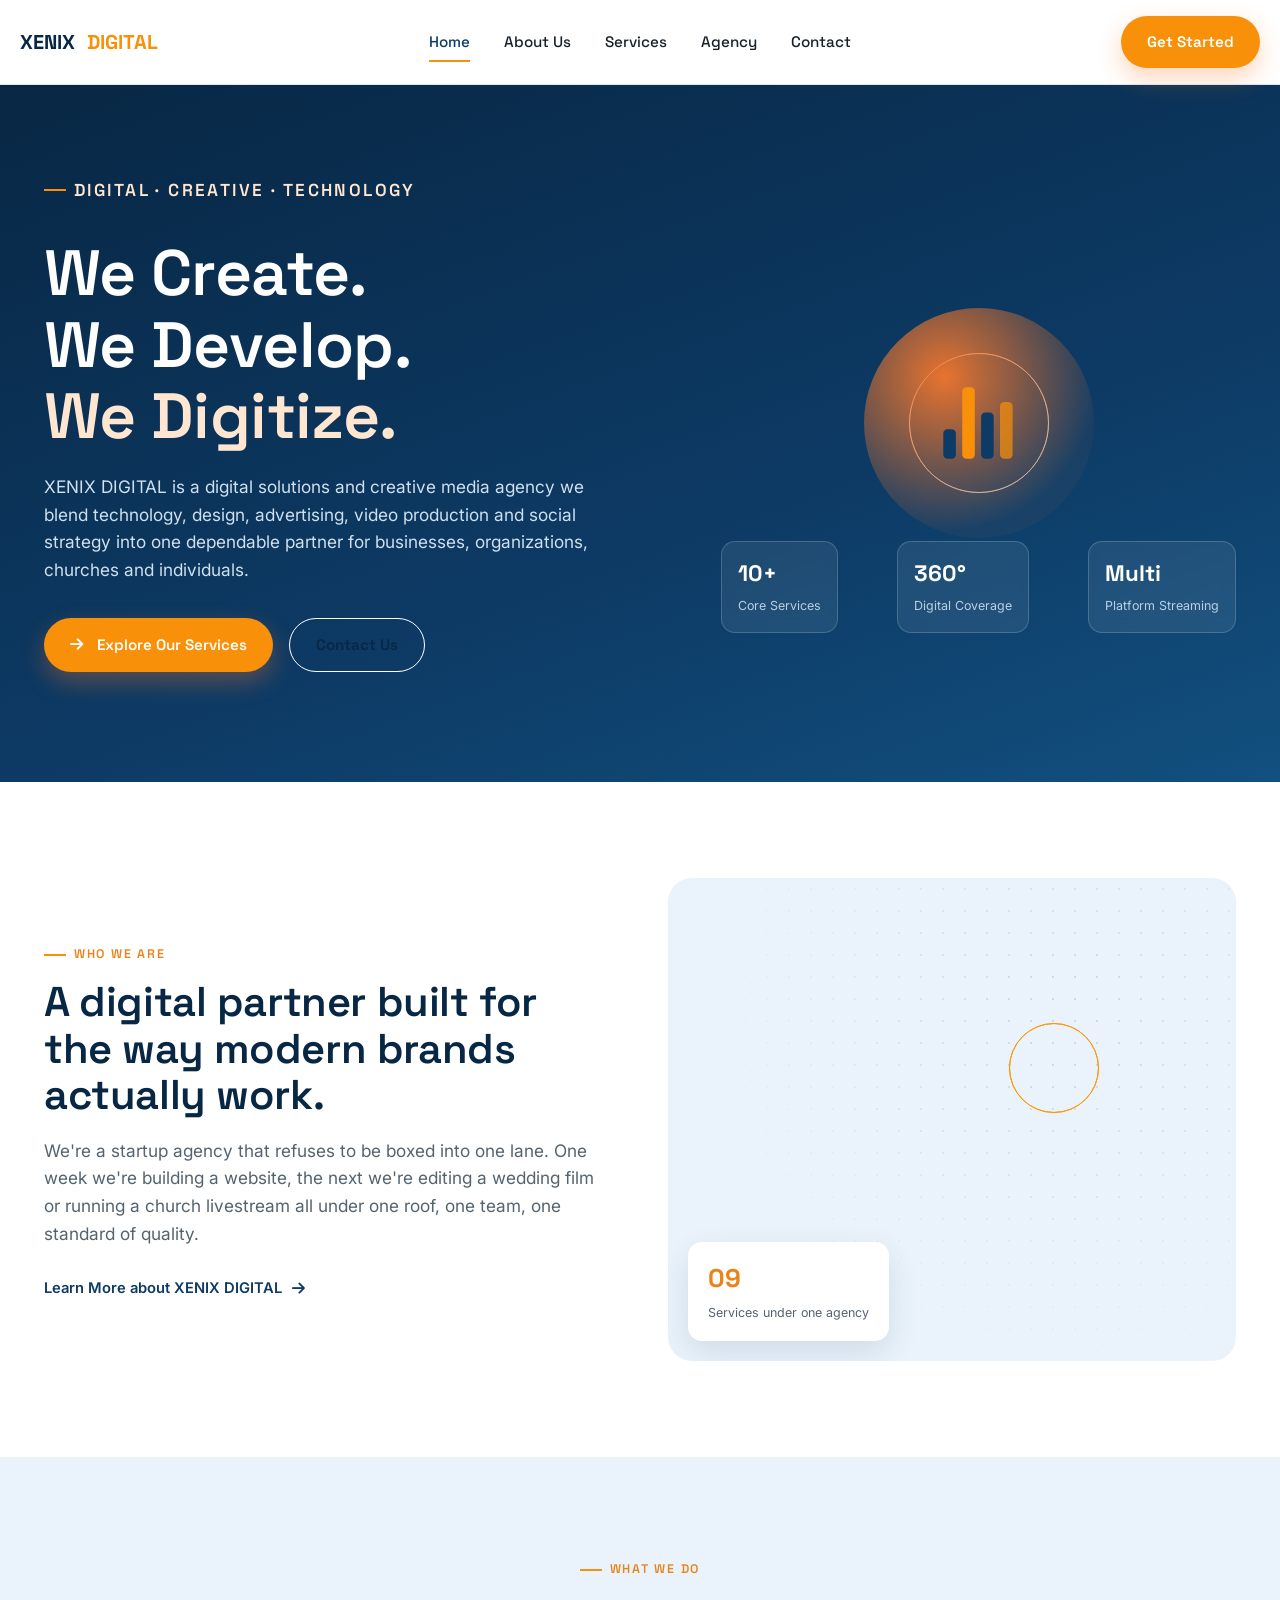
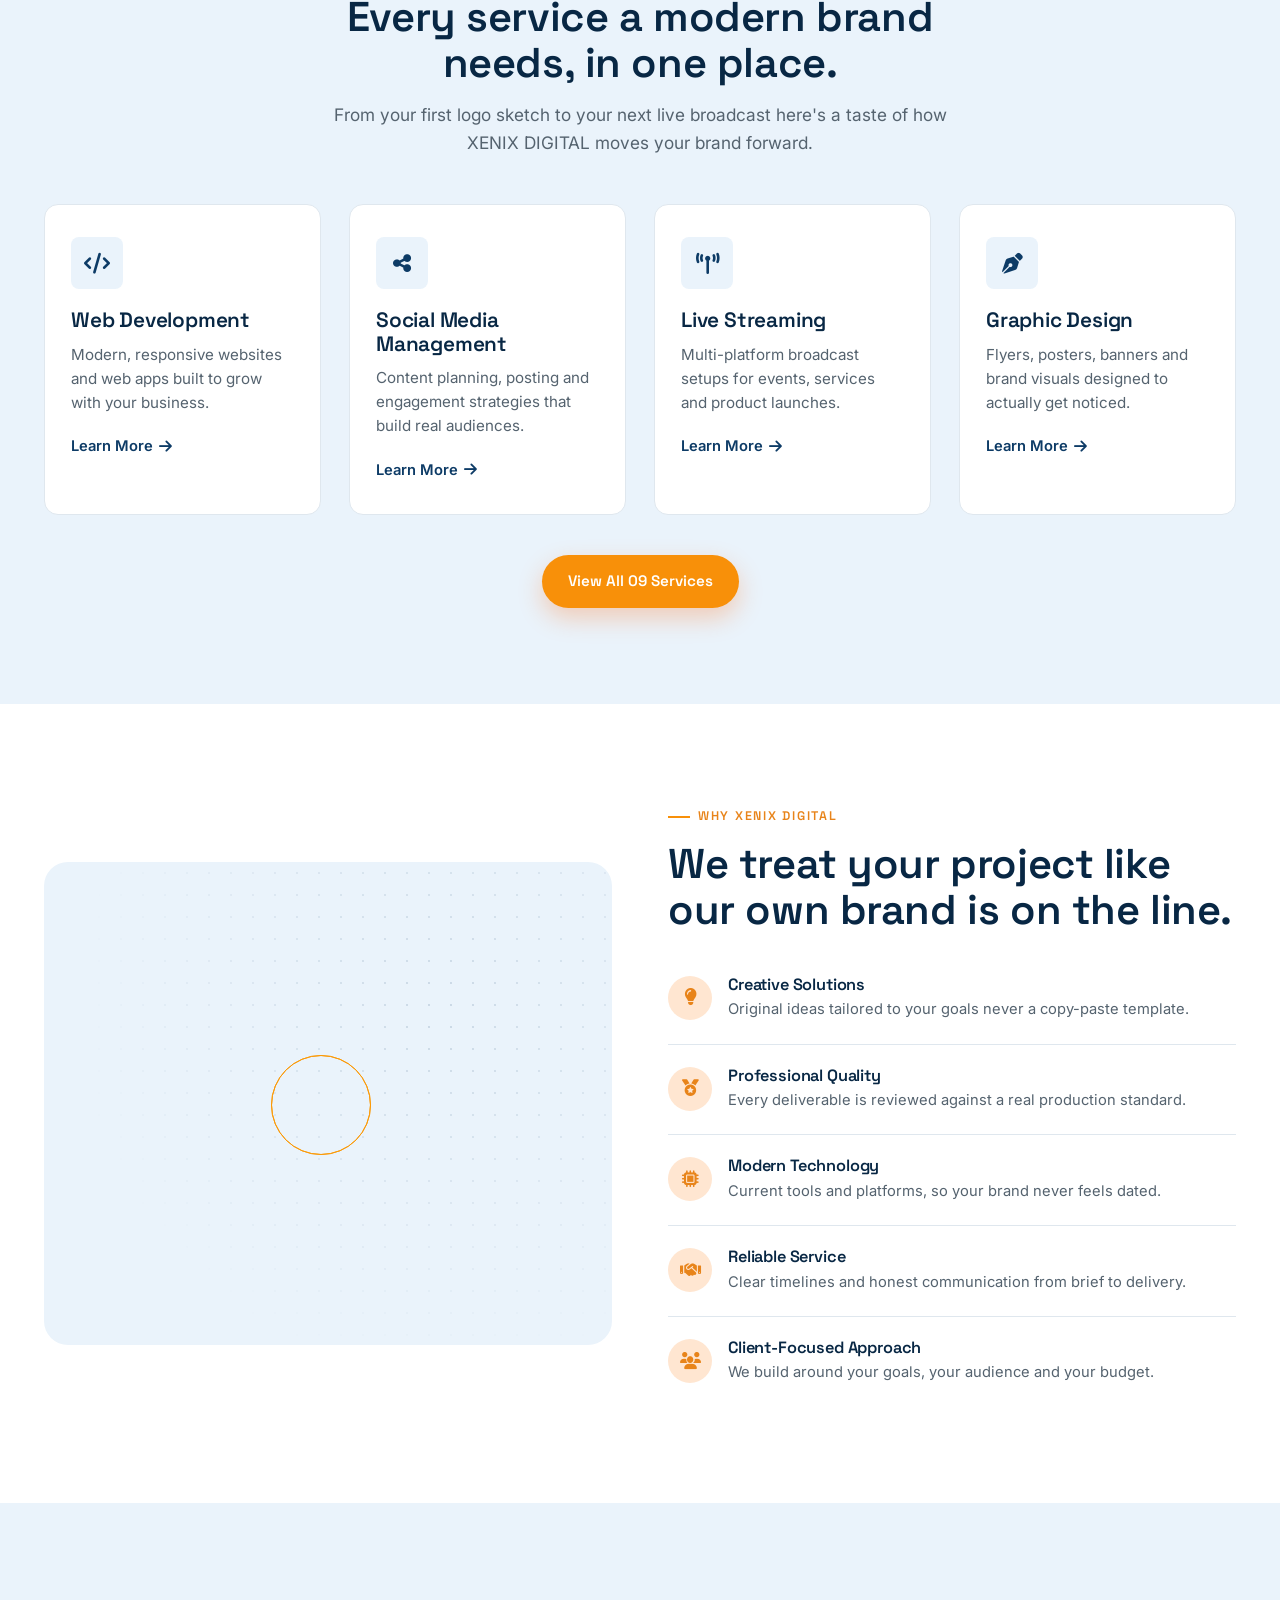
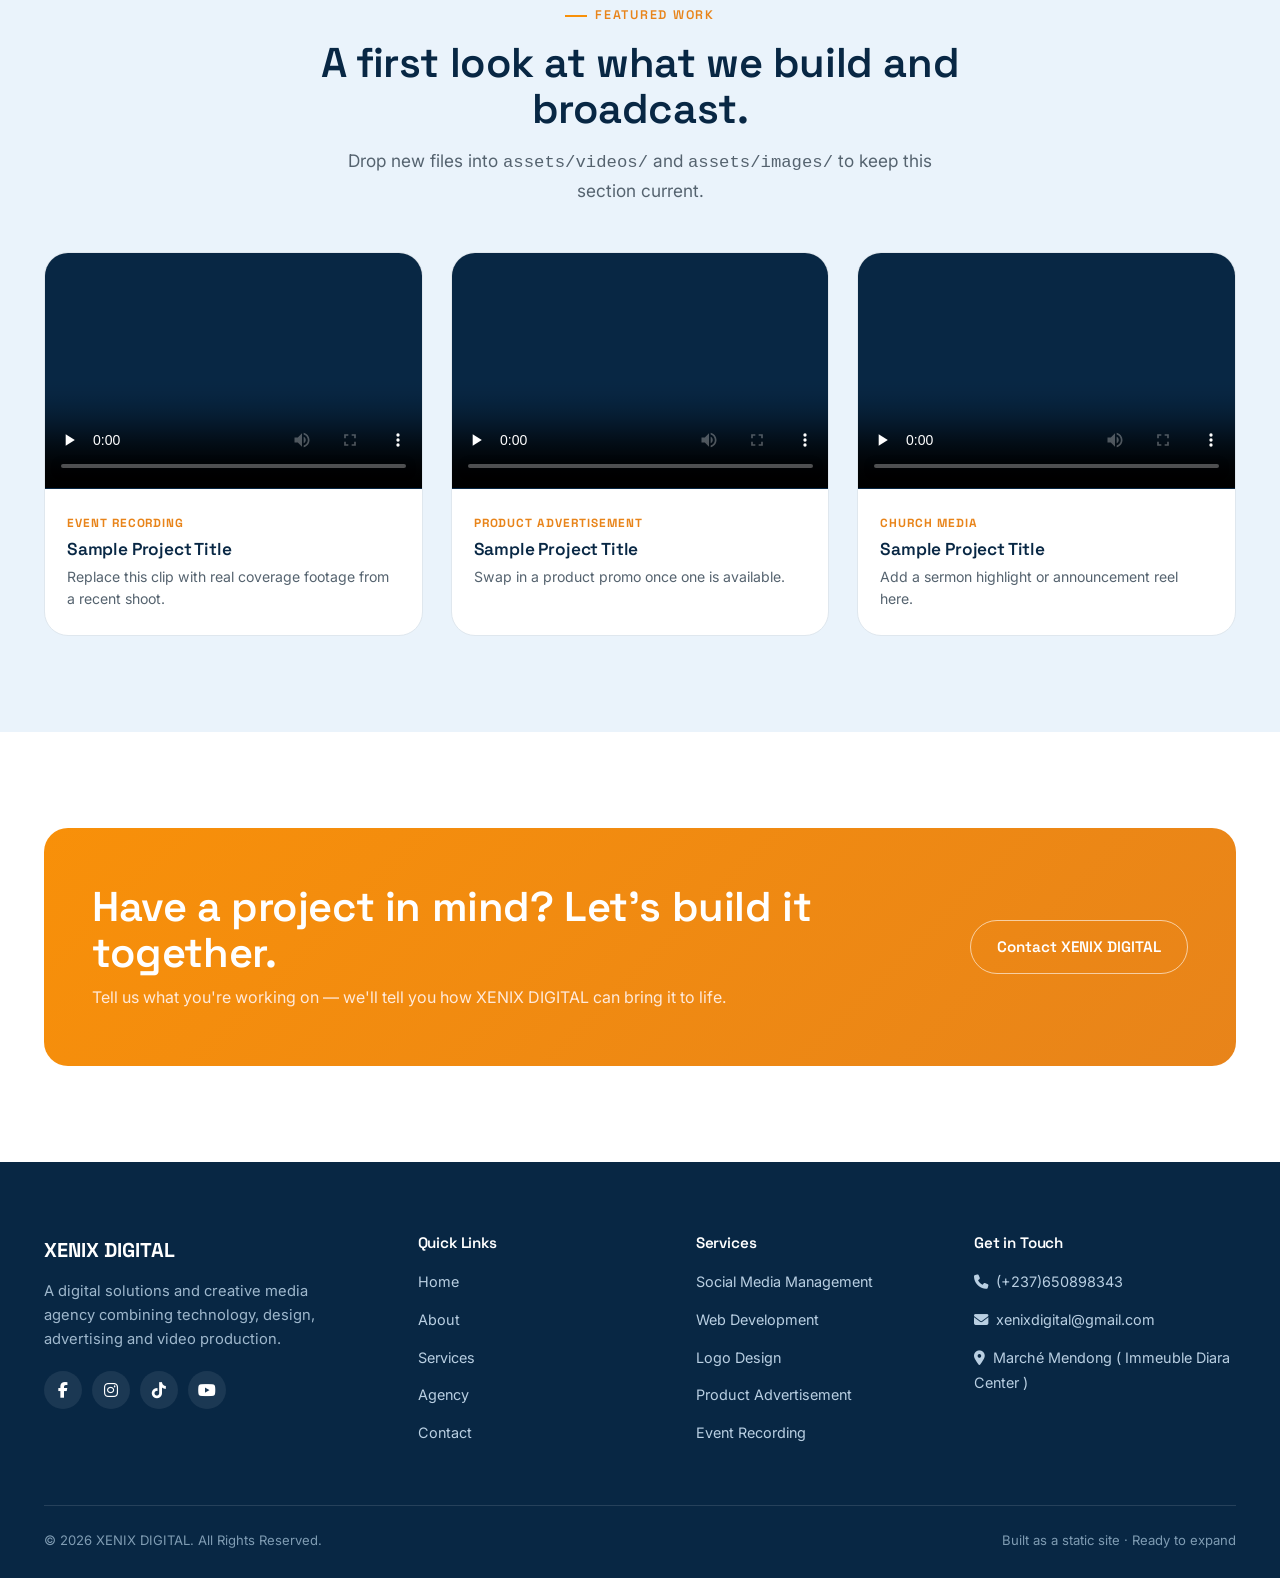
==== index.html @ a6ee0264 "Fix folder structure" ====
<!DOCTYPE html>
<html lang="en">
<head>
<meta charset="UTF-8">
<meta name="viewport" content="width=device-width, initial-scale=1.0">
<title>XENIX DIGITAL | Digital Solutions, Creative Media & Technology</title>
<meta name="description" content="XENIX DIGITAL is a digital solutions and creative media agency offering web development, social media management, branding, video production, live streaming and more.">
<link rel="icon" type="image/svg+xml" href="assets/logos/favicon.svg">
<link rel="preconnect" href="https://fonts.googleapis.com">
<link href="https://fonts.googleapis.com/css2?family=Space+Grotesk:wght@500;600;700&family=Inter:wght@400;500;600&display=swap" rel="stylesheet">
<link rel="stylesheet" href="https://cdnjs.cloudflare.com/ajax/libs/font-awesome/6.5.1/css/all.min.css">
<link rel="stylesheet" href="css/style.css">
</head>
<body>

<!-- ============ HEADER ============ -->
<header class="site-header">
  <div class="container nav">
    <a href="index.html" class="brand">
      XENIX<span>DIGITAL</span>
    </a>
    <nav class="nav-links" id="nav-links">
      <a href="index.html">Home</a>
      <a href="about.html">About Us</a>
      <a href="services.html">Services</a>
      <a href="agency.html">Agency</a>
      <a href="contact.html">Contact</a>
      <!-- <a href="contact.html" class="btn btn-primary">Get Started</a> -->
    </nav>
    <div class="nav-actions">
      <a href="contact.html" class="btn btn-primary">Get Started</a>
      <button class="nav-toggle" aria-label="Toggle navigation menu" aria-expanded="false">
        <span></span><span></span><span></span>
      </button>
    </div>
  </div>
</header>

<!-- ============ HERO ============ -->
<section class="hero">
  <div class="dot-grid"></div>
  <div class="container">
    <div class="hero-copy">
      <p class="eyebrow">Digital · Creative · Technology</p>
      <h1>We Create. <br>We Develop. <br><em>We Digitize.</em></h1>
      <p>XENIX DIGITAL is a digital solutions and creative media agency  we blend technology, design, advertising, video production and social strategy into one dependable partner for businesses, organizations, churches and individuals.</p>
      <div class="btn-row">
        <a href="services.html" class="btn btn-primary"><i class="fa-solid fa-arrow-right"></i>&nbsp;Explore Our Services</a>
        <a href="contact.html" class="btn btn-outline">Contact Us</a>
      </div>
    </div>
    <div class="hero-visual">
      <div class="signal-rings">
        <span class="ring" style="width:140px;height:140px;top:50%;left:50%;transform:translate(-50%,-50%)"></span>
        <span class="ring" style="width:140px;height:140px;top:50%;left:50%;transform:translate(-50%,-50%)"></span>
        <span class="ring" style="width:140px;height:140px;top:50%;left:50%;transform:translate(-50%,-50%)"></span>
      </div>
      <div class="hero-orb"><span class="signal-mark"><span></span><span></span><span></span><span></span></span></div>
      <div class="hero-stats">
        <div class="hero-stat"><strong>10+</strong><span>Core Services</span></div>
        <div class="hero-stat"><strong>360°</strong><span>Digital Coverage</span></div>
        <div class="hero-stat"><strong>Multi</strong><span>Platform Streaming</span></div>
      </div>
    </div>
  </div>
</section>

<!-- ============ ABOUT PREVIEW ============ -->
<section class="section">
  <div class="container split">
    <div class="reveal">
      <p class="eyebrow">Who We Are</p>
      <h2>A digital partner built for the way modern brands actually work.</h2>
      <p class="lede" style="margin:18px 0 28px;">We're a startup agency that refuses to be boxed into one lane. One week we're building a website, the next we're editing a wedding film or running a church livestream  all under one roof, one team, one standard of quality.</p>
      <a href="about.html" class="btn-ghost">Learn More about XENIX DIGITAL&nbsp;<i class="fa-solid fa-arrow-right"></i></a>
    </div>
    <div class="split-visual reveal">
      <div class="dot-grid"></div>
      <div class="signal-rings">
        <span class="ring" style="width:90px;height:90px;top:30%;left:60%"></span>
        <span class="ring" style="width:90px;height:90px;top:30%;left:60%"></span>
      </div>
      <div class="stat-badge">
        <strong>09</strong>
        <span>Services under one agency</span>
      </div>
    </div>
  </div>
</section>

<!-- ============ SERVICES PREVIEW ============ -->
<section class="section section--blue">
  <div class="container">
    <div class="section-head center reveal">
      <p class="eyebrow">What We Do</p>
      <h2>Every service a modern brand needs, in one place.</h2>
      <p class="lede" style="margin:14px auto 0;">From your first logo sketch to your next live broadcast  here's a taste of how XENIX DIGITAL moves your brand forward.</p>
    </div>
    <div class="grid grid-4">
      <div class="card reveal">
        <div class="card-icon"><i class="fa-solid fa-code"></i></div>
        <h3>Web Development</h3>
        <p>Modern, responsive websites and web apps built to grow with your business.</p>
        <a href="services.html" class="btn-ghost">Learn More <i class="fa-solid fa-arrow-right"></i></a>
      </div>
      <div class="card reveal">
        <div class="card-icon"><i class="fa-solid fa-share-nodes"></i></div>
        <h3>Social Media Management</h3>
        <p>Content planning, posting and engagement strategies that build real audiences.</p>
        <a href="services.html" class="btn-ghost">Learn More <i class="fa-solid fa-arrow-right"></i></a>
      </div>
      <div class="card reveal">
        <div class="card-icon"><i class="fa-solid fa-tower-broadcast"></i></div>
        <h3>Live Streaming</h3>
        <p>Multi-platform broadcast setups for events, services and product launches.</p>
        <a href="services.html" class="btn-ghost">Learn More <i class="fa-solid fa-arrow-right"></i></a>
      </div>
      <div class="card reveal">
        <div class="card-icon"><i class="fa-solid fa-pen-nib"></i></div>
        <h3>Graphic Design</h3>
        <p>Flyers, posters, banners and brand visuals designed to actually get noticed.</p>
        <a href="services.html" class="btn-ghost">Learn More <i class="fa-solid fa-arrow-right"></i></a>
      </div>
    </div>
    <div class="text-center mt-40">
      <a href="services.html" class="btn btn-primary">View All 09 Services</a>
    </div>
  </div>
</section>

<!-- ============ WHY CHOOSE US ============ -->
<section class="section">
  <div class="container split">
    <div class="reveal" style="order:2">
      <p class="eyebrow">Why XENIX DIGITAL</p>
      <h2>We treat your project like our own brand is on the line.</h2>
      <div style="margin-top:20px">
        <div class="reason">
          <div class="reason-icon"><i class="fa-solid fa-lightbulb"></i></div>
          <div><h4>Creative Solutions</h4><p>Original ideas tailored to your goals  never a copy-paste template.</p></div>
        </div>
        <div class="reason">
          <div class="reason-icon"><i class="fa-solid fa-medal"></i></div>
          <div><h4>Professional Quality</h4><p>Every deliverable is reviewed against a real production standard.</p></div>
        </div>
        <div class="reason">
          <div class="reason-icon"><i class="fa-solid fa-microchip"></i></div>
          <div><h4>Modern Technology</h4><p>Current tools and platforms, so your brand never feels dated.</p></div>
        </div>
        <div class="reason">
          <div class="reason-icon"><i class="fa-solid fa-handshake"></i></div>
          <div><h4>Reliable Service</h4><p>Clear timelines and honest communication from brief to delivery.</p></div>
        </div>
        <div class="reason">
          <div class="reason-icon"><i class="fa-solid fa-users"></i></div>
          <div><h4>Client-Focused Approach</h4><p>We build around your goals, your audience and your budget.</p></div>
        </div>
      </div>
    </div>
    <div class="split-visual reveal" style="order:1">
      <div class="dot-grid"></div>
      <div class="signal-rings">
        <span class="ring" style="width:100px;height:100px;top:40%;left:40%"></span>
        <span class="ring" style="width:100px;height:100px;top:40%;left:40%"></span>
      </div>
    </div>
  </div>
</section>

<!-- ============ FEATURED WORK ============ -->
<section class="section section--blue">
  <div class="container">
    <div class="section-head center reveal">
      <p class="eyebrow">Featured Work</p>
      <h2>A first look at what we build and broadcast.</h2>
      <p class="lede" style="margin:14px auto 0;">Drop new files into <code>assets/videos/</code> and <code>assets/images/</code> to keep this section current.</p>
    </div>
    <div class="grid grid-3">
      <div class="video-card reveal">
        <div class="video-frame">
          <video controls preload="none" poster="assets/images/project-01-poster.jpg">
            <source src="assets/videos/project-01.mp4" type="video/mp4">
            <source src="assets/videos/project-01.webm" type="video/webm">
            Your browser does not support embedded video.
          </video>
        </div>
        <div class="video-body">
          <span>Event Recording</span>
          <h3>Sample Project Title</h3>
          <p>Replace this clip with real coverage footage from a recent shoot.</p>
        </div>
      </div>
      <div class="video-card reveal">
        <div class="video-frame">
          <video controls preload="none" poster="assets/images/project-02-poster.jpg">
            <source src="assets/videos/project-02.mp4" type="video/mp4">
            <source src="assets/videos/project-02.webm" type="video/webm">
            Your browser does not support embedded video.
          </video>
        </div>
        <div class="video-body">
          <span>Product Advertisement</span>
          <h3>Sample Project Title</h3>
          <p>Swap in a product promo once one is available.</p>
        </div>
      </div>
      <div class="video-card reveal">
        <div class="video-frame">
          <video controls preload="none" poster="assets/images/project-03-poster.jpg">
            <source src="assets/videos/project-03.mp4" type="video/mp4">
            <source src="assets/videos/project-03.webm" type="video/webm">
            Your browser does not support embedded video.
          </video>
        </div>
        <div class="video-body">
          <span>Church Media</span>
          <h3>Sample Project Title</h3>
          <p>Add a sermon highlight or announcement reel here.</p>
        </div>
      </div>
    </div>
  </div>
</section>

<!-- ============ CTA ============ -->
<section class="section">
  <div class="container">
    <div class="cta-band reveal">
      <div>
        <h2>Have a project in mind? Let's build it together.</h2>
        <p>Tell us what you're working on — we'll tell you how XENIX DIGITAL can bring it to life.</p>
      </div>
      <a href="contact.html" class="btn btn-outline">Contact XENIX DIGITAL</a>
    </div>
  </div>
</section>

<!-- ============ FOOTER ============ -->
<footer class="site-footer">
  <div class="container">
    <div class="footer-grid">
      <div class="footer-brand">
        <a href="index.html" class="brand">
          <!-- <img src="assets/logos/xnd-mark.svg" alt="XND logo mark" class="brand-mark"> -->
          XENIX&nbsp;DIGITAL
        </a>
        <p>A digital solutions and creative media agency combining technology, design, advertising and video production.</p>
        <div class="footer-social">
          <a href="https://www.facebook.com/profile.php?id=100094573573445"
             aria-label="Facebook"><i class="fa-brands fa-facebook-f"></i></a>
        
          <a href="https://www.instagram.com/xenixdigital?igsi=YOUR_IG_PARAM"
             aria-label="Instagram"><i class="fa-brands fa-instagram"></i></a>
        
          <a href="https://www.tiktok.com/@xenix.digital?_r=1&_t=YOUR_TT_PARAM"
             aria-label="TikTok"><i class="fa-brands fa-tiktok"></i></a>
        
          <a href="https://youtube.com/@xenixdigital?si=YOUR_YT_PARAM"
             aria-label="YouTube"><i class="fa-brands fa-youtube"></i></a>
        
          <!-- <a href="YOUR_LINKEDIN_LINK" aria-label="LinkedIn"><i class="fa-brands fa-linkedin-in"></i></a> -->
        </div>
      </div>
      <div class="footer-col">
        <h4>Quick Links</h4>
        <ul>
          <li><a href="index.html">Home</a></li>
          <li><a href="about.html">About</a></li>
          <li><a href="services.html">Services</a></li>
          <li><a href="agency.html">Agency</a></li>
          <li><a href="contact.html">Contact</a></li>
        </ul>
      </div>
      <div class="footer-col">
        <h4>Services</h4>
        <ul>
          <li><a href="services.html">Social Media Management</a></li>
          <li><a href="services.html">Web Development</a></li>
          <li><a href="services.html">Logo Design</a></li>
          <li><a href="services.html">Product Advertisement</a></li>
          <li><a href="services.html">Event Recording</a></li>
        </ul>
      </div>
      <div class="footer-col">
        <h4>Get in Touch</h4>
        <ul>
          <li><a href="tel:(+237)650898343"><i class="fa-solid fa-phone"></i>&nbsp; (+237)650898343</a></li>
          <li><a href="mailto:xenixdigital@gmail.com"><i class="fa-solid fa-envelope"></i>&nbsp; xenixdigital@gmail.com</a></li>
          <li><a href="#"><i class="fa-solid fa-location-dot"></i>&nbsp; Marché Mendong ( Immeuble Diara Center )</a></li>
        </ul>
      </div>
    </div>
    <div class="footer-bottom">
      <span>© <span id="year">2026</span> XENIX DIGITAL. All Rights Reserved.</span>
      <span>Built as a static site · Ready to expand</span>
    </div>
  </div>
</footer>

<script src="js/script.js"></script>
</body>
</html>
---- css/style.css ----
/* ==========================================================================
   XENIX DIGITAL — Design System
   Signature motif: "signal" — concentric broadcast rings + bar pulses,
   nodding to the agency's live-streaming / media-broadcast DNA.
   ========================================================================== */

:root {
  /* Brand palette */
  --primary-blue: #0d3b66;
  --primary-blue-deep: #082744;
  --light-blue: #eaf3fb;
  --light-blue-2: #d7e9f9;
  --primary-orange: #f89009;
  --primary-orange-deep: #e8841a;
  --light-orange: #ffe6d1;
  --white: #ffffff;
  --dark: #16212b;
  --gray: #55636f;
  --gray-light: #93a1ac;
  --border: #dfe7ee;

  /* Type */
  --font-display: "Space Grotesk", "Sora", sans-serif;
  --font-body: "Inter", sans-serif;

  /* Layout */
  --max-width: 1240px;
  --radius-sm: 8px;
  --radius-md: 14px;
  --radius-lg: 24px;
  --shadow-sm: 0 2px 10px rgba(13, 59, 102, 0.06);
  --shadow-md: 0 12px 32px rgba(13, 59, 102, 0.12);
  --shadow-lg: 0 24px 60px rgba(8, 39, 68, 0.18);
  --transition: 0.25s cubic-bezier(0.4, 0, 0.2, 1);
}

/* ---------- Reset ---------- */
*,
*::before,
*::after {
  box-sizing: border-box;
  margin: 0;
  padding: 0;
}

html {
  scroll-behavior: smooth;
}

@media (prefers-reduced-motion: reduce) {
  html {
    scroll-behavior: auto;
  }
  *,
  *::before,
  *::after {
    animation-duration: 0.001ms !important;
    animation-iteration-count: 1 !important;
    transition-duration: 0.001ms !important;
    scroll-behavior: auto !important;
  }
}

body {
  font-family: var(--font-body);
  color: var(--dark);
  background: var(--white);
  line-height: 1.6;
  overflow-x: hidden;
  -webkit-font-smoothing: antialiased;
}

img,
video {
  max-width: 100%;
  display: block;
}

a {
  color: inherit;
  text-decoration: none;
}

ul {
  list-style: none;
}

button {
  font-family: inherit;
  cursor: pointer;
  border: none;
  background: none;
}

input,
textarea,
select {
  font-family: inherit;
  font-size: 1rem;
}

:focus-visible {
  outline: 3px solid var(--primary-orange);
  outline-offset: 3px;
}

.container {
  width: 100%;
  max-width: var(--max-width);
  margin: 0 auto;
  padding: 0 24px;
}

.section {
  padding: 96px 0;
}

.section--tight {
  padding: 64px 0;
}

.section--blue {
  background: var(--light-blue);
}

.section--dark {
  background: var(--primary-blue-deep);
  color: var(--white);
}

/* ---------- Typography ---------- */
h1,
h2,
h3,
h4 {
  font-family: var(--font-display);
  font-weight: 600;
  line-height: 1.12;
  color: var(--primary-blue-deep);
  letter-spacing: -0.01em;
}

.section--dark h1,
.section--dark h2,
.section--dark h3 {
  color: var(--white);
}

h1 {
  font-size: clamp(2.4rem, 5vw, 4rem);
}

h2 {
  font-size: clamp(1.9rem, 3.4vw, 2.6rem);
}

h3 {
  font-size: 1.3rem;
}

p {
  color: var(--gray);
}

.eyebrow {
  display: inline-flex;
  align-items: center;
  gap: 8px;
  font-family: var(--font-display);
  font-size: 0.78rem;
  font-weight: 600;
  letter-spacing: 0.14em;
  text-transform: uppercase;
  color: var(--primary-orange-deep);
  margin-bottom: 14px;
}

.eyebrow::before {
  content: "";
  width: 22px;
  height: 2px;
  background: var(--primary-orange);
  display: inline-block;
}

.section--dark .eyebrow,
.section--dark .eyebrow::before {
  color: var(--light-orange);
}

.section-head {
  max-width: 640px;
  margin-bottom: 48px;
}

.section-head.center {
  margin-left: auto;
  margin-right: auto;
  text-align: center;
}

.lede {
  font-size: 1.08rem;
  color: var(--gray);
  max-width: 60ch;
}

.section--dark .lede,
.section--dark p {
  color: #c3d5e5;
}

/* ---------- Buttons ---------- */
.btn {
  display: inline-flex;
  align-items: center;
  gap: 10px;
  font-family: var(--font-display);
  font-weight: 600;
  font-size: 0.95rem;
  padding: 14px 26px;
  border-radius: 100px;
  transition: transform var(--transition), box-shadow var(--transition),
    background var(--transition), color var(--transition);
  white-space: nowrap;
}

.btn-primary {
  background: var(--primary-orange);
  color: var(--white);
  box-shadow: 0 10px 24px rgba(255, 122, 41, 0.32);
}

.btn-primary:hover {
  background: var(--primary-orange-deep);
  transform: translateY(-2px);
  box-shadow: 0 14px 30px rgba(255, 122, 41, 0.4);
}

.btn-outline {
  background: transparent;
  color: var(--primary-blue-deep);
  border: 1.5px solid var(--white);
}

.btn-outline:hover {
  background: var(--primary-blue);
  color: var(--white);
  transform: translateY(-2px);
}

.section--dark .btn-outline {
  color: var(--white);
  border-color: rgba(255, 255, 255, 0.5);
}

.section--dark .btn-outline:hover {
  background: var(--white);
  color: var(--primary-blue-deep);
}

.btn-ghost {
  color: var(--primary-blue);
  font-weight: 600;
  font-size: 0.92rem;
  display: inline-flex;
  align-items: center;
  gap: 6px;
}

.btn-ghost i,
.btn-ghost svg {
  transition: transform var(--transition);
}

.btn-ghost:hover i,
.btn-ghost:hover svg {
  transform: translateX(4px);
}

.btn-row {
  display: flex;
  gap: 16px;
  flex-wrap: wrap;
  margin-top: 8px;
}

/* ==========================================================================
   Signature motif — signal rings & bars
   ========================================================================== */

.signal-mark {
  position: relative;
  width: 34px;
  height: 34px;
  flex-shrink: 0;
}

.signal-mark span {
  position: absolute;
  bottom: 0;
  width: 6px;
  background: var(--primary-orange);
  border-radius: 2px;
}

.signal-mark span:nth-child(1) {
  left: 0;
  height: 40%;
  background: var(--primary-blue);
}
.signal-mark span:nth-child(2) {
  left: 9px;
  height: 100%;
}
.signal-mark span:nth-child(3) {
  left: 18px;
  height: 65%;
  background: var(--primary-blue);
}
.signal-mark span:nth-child(4) {
  left: 27px;
  height: 80%;
  background: var(--primary-orange);
  opacity: 0.7;
}

.signal-rings {
  position: absolute;
  inset: 0;
  pointer-events: none;
  z-index: 0;
}

.signal-rings .ring {
  position: absolute;
  border-radius: 50%;
  border: 1.5px solid rgb(251, 154, 8);
  animation: ring-pulse 4.5s ease-out infinite;
}

.signal-rings .ring:nth-child(2) {
  animation-delay: 1.1s;
}
.signal-rings .ring:nth-child(3) {
  animation-delay: 2.2s;
}

@keyframes ring-pulse {
  0% {
    transform: scale(0.6);
    opacity: 0.9;
  }
  100% {
    transform: scale(1.9);
    opacity: 0;
  }
}

.dot-grid {
  position: absolute;
  inset: 0;
  background-image: radial-gradient(rgba(13, 59, 102, 0.14) 1.4px, transparent 1.4px);
  background-size: 22px 22px;
  mask-image: radial-gradient(circle at 70% 30%, black, transparent 70%);
  pointer-events: none;
}

/* ==========================================================================
   Header / Navigation
   ========================================================================== */

.site-header {
  position: sticky;
  top: 0;
  z-index: 100;
  background: rgba(255, 255, 255, 0.88);
  backdrop-filter: blur(10px);
  border-bottom: 1px solid var(--border);
}

.nav {
  display: flex;
  align-items: center;
  justify-content: space-between;
  padding: 16px 0;
}

.brand {
  display: flex;
  align-items: center;
  gap: 12px;
  font-family: var(--font-display);
  font-weight: 700;
  font-size: 1.25rem;
  color: var(--primary-blue-deep);
}

.brand span {
  color: var(--primary-orange);
}

.brand-mark {
  height: 30px;
  width: auto;
  display: block;
  flex-shrink: 0;
}

.footer-brand .brand-mark {
  height: 34px;
}

.nav-links {
  display: flex;
  align-items: center;
  gap: 34px;
}

.nav-links a {
  font-family: var(--font-display);
  font-size: 0.95rem;
  font-weight: 500;
  color: var(--dark);
  position: relative;
  padding: 6px 0;
  transition: color var(--transition);
}

.nav-links a::after {
  content: "";
  position: absolute;
  left: 0;
  bottom: -2px;
  width: 0;
  height: 2px;
  background: var(--primary-orange);
  transition: width var(--transition);
}

.nav-links a:hover,
.nav-links a[aria-current="page"] {
  color: var(--primary-blue);
}

.nav-links a:hover::after,
.nav-links a[aria-current="page"]::after {
  width: 100%;
}

.nav-actions {
  display: flex;
  align-items: center;
  gap: 20px;
}

.nav-toggle {
  display: none;
  flex-direction: column;
  justify-content: center;
  gap: 5px;
  width: 40px;
  height: 40px;
  align-items: center;
}

.nav-toggle span {
  width: 22px;
  height: 2px;
  background: var(--primary-blue-deep);
  border-radius: 2px;
  transition: transform var(--transition), opacity var(--transition);
}

.nav-toggle.open span:nth-child(1) {
  transform: translateY(7px) rotate(45deg);
}
.nav-toggle.open span:nth-child(2) {
  opacity: 0;
}
.nav-toggle.open span:nth-child(3) {
  transform: translateY(-7px) rotate(-45deg);
}

@media (max-width: 880px) {
  .nav-toggle {
    display: flex;
  }

  .nav-links {
    position: fixed;
    inset: 68px 0 0 0;
    background: var(--white);
    flex-direction: column;
    align-items: flex-start;
    gap: 0;
    padding: 12px 24px 24px;
    transform: translateY(-12px);
    opacity: 0;
    visibility: hidden;
    transition: opacity var(--transition), transform var(--transition),
      visibility var(--transition);
    border-bottom: 1px solid var(--border);
    box-shadow: var(--shadow-md);
  }

  .nav-links.open {
    opacity: 1;
    transform: translateY(0);
    visibility: visible;
  }

  .nav-links a {
    width: 100%;
    padding: 14px 0;
    border-bottom: 1px solid var(--border);
  }

  .nav-actions .btn-primary {
    display: none;
  }

  .nav-links .btn-primary {
    display: inline-flex;
    margin-top: 16px;
  }
}

/* ==========================================================================
   Hero
   ========================================================================== */

.hero {
  position: relative;
  padding: 88px 0 110px;
  background: linear-gradient(160deg, var(--primary-blue-deep) 0%, var(--primary-blue) 62%, #12507f 100%);
  color: var(--white);
  overflow: hidden;
}

.hero .container {
  position: relative;
  z-index: 2;
  display: grid;
  grid-template-columns: 1.1fr 0.9fr;
  gap: 48px;
  align-items: center;
}

.hero-copy .eyebrow {
  color: var(--light-orange);
}
.hero-copy .eyebrow::before {
  background: var(--primary-orange);
}

.hero-copy h1 {
  color: var(--white);
  margin-bottom: 20px;
}

.hero-copy h1 em {
  font-style: normal;
  color: var(--light-orange);
}

.hero-copy p {
  color: #cfe0ee;
  font-size: 1.08rem;
  max-width: 52ch;
  margin-bottom: 34px;
}

.hero-visual {
  position: relative;
  height: 420px;
  display: flex;
  align-items: center;
  justify-content: center;
}

.hero-visual .signal-rings .ring {
  border-color: rgba(255, 230, 209, 0.4);
}

.hero-orb {
  position: relative;
  width: 230px;
  height: 230px;
  border-radius: 50%;
  background: radial-gradient(circle at 35% 30%, rgba(255, 122, 41, 0.9), rgba(255, 122, 41, 0.05) 70%);
  display: flex;
  align-items: center;
  justify-content: center;
}

.hero-orb .signal-mark {
  transform: scale(2.1);
}

.hero-stats {
  position: absolute;
  bottom: 0;
  left: 0;
  right: 0;
  display: flex;
  justify-content: space-between;
  gap: 12px;
  z-index: 2;
}

.hero-stat {
  background: rgba(255, 255, 255, 0.08);
  border: 1px solid rgba(255, 255, 255, 0.18);
  border-radius: var(--radius-md);
  padding: 14px 16px;
  backdrop-filter: blur(6px);
  min-width: 108px;
}

.hero-stat strong {
  display: block;
  font-family: var(--font-display);
  font-size: 1.4rem;
  color: var(--white);
}

.hero-stat span {
  font-size: 0.78rem;
  color: #b9cfe2;
}

@media (max-width: 940px) {
  .hero .container {
    grid-template-columns: 1fr;
  }
  .hero-visual {
    height: 300px;
    order: -1;
  }
  .hero-stats {
    position: static;
    margin-top: 24px;
  }
}

/* ==========================================================================
   Page header (interior pages)
   ========================================================================== */

.page-hero {
  position: relative;
  padding: 64px 0 76px;
  background: linear-gradient(160deg, var(--primary-blue-deep), var(--primary-blue));
  color: var(--white);
  overflow: hidden;
}

.page-hero .container {
  position: relative;
  z-index: 2;
}

.page-hero .eyebrow {
  color: var(--light-orange);
}

.page-hero h1 {
  color: var(--white);
  margin-bottom: 14px;
}

.page-hero p {
  max-width: 60ch;
  color: #cfe0ee;
}

.breadcrumb {
  display: flex;
  gap: 8px;
  font-size: 0.85rem;
  color: #a9c4dc;
  margin-top: 18px;
}

.breadcrumb a {
  color: var(--light-orange);
}

/* ==========================================================================
   Cards — services / values / staff / video
   ========================================================================== */

.grid {
  display: grid;
  gap: 28px;
}

.grid-3 {
  grid-template-columns: repeat(3, 1fr);
}

.grid-4 {
  grid-template-columns: repeat(4, 1fr);
}

.grid-2 {
  grid-template-columns: repeat(2, 1fr);
}

@media (max-width: 980px) {
  .grid-3,
  .grid-4 {
    grid-template-columns: repeat(2, 1fr);
  }
}

@media (max-width: 620px) {
  .grid-2,
  .grid-3,
  .grid-4 {
    grid-template-columns: 1fr;
  }
}

.card {
  background: var(--white);
  border: 1px solid var(--border);
  border-radius: var(--radius-md);
  padding: 32px 26px;
  transition: transform var(--transition), box-shadow var(--transition),
    border-color var(--transition);
  position: relative;
}

.card:hover {
  transform: translateY(-6px);
  box-shadow: var(--shadow-md);
  border-color: transparent;
}

.card-icon {
  width: 52px;
  height: 52px;
  border-radius: var(--radius-sm);
  background: var(--light-blue);
  color: var(--primary-blue);
  display: flex;
  align-items: center;
  justify-content: center;
  font-size: 1.3rem;
  margin-bottom: 20px;
  transition: background var(--transition), color var(--transition);
}

.card:hover .card-icon {
  background: var(--primary-orange);
  color: var(--white);
}

.card h3 {
  margin-bottom: 10px;
}

.card p {
  font-size: 0.95rem;
  margin-bottom: 18px;
}

.card-index {
  position: absolute;
  top: 26px;
  right: 26px;
  font-family: var(--font-display);
  font-weight: 700;
  font-size: 0.82rem;
  color: var(--gray-light);
  letter-spacing: 0.06em;
}

/* Service card (services page — larger, with number + CTA) */
.service-card {
  background: var(--white);
  border: 1px solid var(--border);
  border-radius: var(--radius-lg);
  padding: 36px 30px;
  display: flex;
  flex-direction: column;
  gap: 16px;
  transition: transform var(--transition), box-shadow var(--transition);
}

.service-card:hover {
  transform: translateY(-6px);
  box-shadow: var(--shadow-lg);
}

.service-top {
  display: flex;
  align-items: flex-start;
  justify-content: space-between;
}

.service-num {
  font-family: var(--font-display);
  font-weight: 700;
  font-size: 0.85rem;
  color: var(--primary-orange);
  letter-spacing: 0.08em;
}

.service-card .card-icon {
  margin-bottom: 0;
}

.service-card p {
  font-size: 0.95rem;
  flex-grow: 1;
}

/* Why choose us */
.reason {
  display: flex;
  gap: 16px;
  align-items: flex-start;
  padding: 22px 0;
  border-bottom: 1px solid var(--border);
}

.reason:last-child {
  border-bottom: none;
}

.reason-icon {
  width: 44px;
  height: 44px;
  border-radius: 50%;
  background: var(--light-orange);
  color: var(--primary-orange-deep);
  display: flex;
  align-items: center;
  justify-content: center;
  flex-shrink: 0;
  font-size: 1.05rem;
}

.reason h4 {
  font-family: var(--font-display);
  font-size: 1.02rem;
  color: var(--primary-blue-deep);
  margin-bottom: 4px;
}

.reason p {
  font-size: 0.92rem;
}

/* Value cards (about page) */
.value-card {
  text-align: center;
  padding: 34px 22px;
}

.value-card .card-icon {
  margin: 0 auto 18px;
}

/* Staff / team cards */
.staff-card {
  background: var(--white);
  border: 1px solid var(--border);
  border-radius: var(--radius-lg);
  overflow: hidden;
  transition: transform var(--transition), box-shadow var(--transition);
}

.staff-card:hover {
  transform: translateY(-6px);
  box-shadow: var(--shadow-md);
}

.staff-photo {
  aspect-ratio: 4 / 4.2;
  background: var(--light-blue);
  position: relative;
  overflow: hidden;
}

.staff-photo img {
  width: 100%;
  height: 100%;
  object-fit: cover;
}

.staff-body {
  padding: 22px 22px 26px;
}

.staff-body h3 {
  margin-bottom: 2px;
}

.staff-role {
  font-family: var(--font-display);
  font-size: 0.82rem;
  font-weight: 600;
  color: var(--primary-orange-deep);
  letter-spacing: 0.03em;
  margin-bottom: 12px;
  display: block;
}

.staff-body p {
  font-size: 0.9rem;
  margin-bottom: 14px;
}

.staff-skills {
  display: flex;
  flex-wrap: wrap;
  gap: 8px;
  margin-bottom: 16px;
}

.staff-skills span {
  font-size: 0.72rem;
  font-weight: 600;
  padding: 5px 10px;
  border-radius: 100px;
  background: var(--light-blue);
  color: var(--primary-blue);
}

.staff-social {
  display: flex;
  gap: 10px;
}

.staff-social a {
  width: 34px;
  height: 34px;
  border-radius: 50%;
  background: var(--light-blue);
  color: var(--primary-blue);
  display: flex;
  align-items: center;
  justify-content: center;
  transition: background var(--transition), color var(--transition), transform var(--transition);
  font-size: 0.85rem;
}

.staff-social a:hover {
  background: var(--primary-orange);
  color: var(--white);
  transform: translateY(-2px);
}

.staff-note {
  background: var(--light-blue);
  border: 1px dashed var(--primary-blue);
  border-radius: var(--radius-md);
  padding: 22px 26px;
  font-size: 0.9rem;
  color: var(--primary-blue-deep);
  margin-top: 40px;
}

.staff-note code {
  background: rgba(13, 59, 102, 0.08);
  padding: 2px 6px;
  border-radius: 4px;
  font-size: 0.85em;
}

/* ==========================================================================
   Video / portfolio
   ========================================================================== */

.video-card {
  background: var(--white);
  border: 1px solid var(--border);
  border-radius: var(--radius-lg);
  overflow: hidden;
  transition: transform var(--transition), box-shadow var(--transition);
}

.video-card:hover {
  transform: translateY(-6px);
  box-shadow: var(--shadow-md);
}

.video-frame {
  position: relative;
  aspect-ratio: 16 / 10;
  background: var(--primary-blue-deep);
}

.video-frame video {
  width: 100%;
  height: 100%;
  object-fit: cover;
}

.video-body {
  padding: 20px 22px 24px;
}

.video-body span {
  font-family: var(--font-display);
  font-size: 0.74rem;
  font-weight: 700;
  color: var(--primary-orange-deep);
  letter-spacing: 0.08em;
  text-transform: uppercase;
}

.video-body h3 {
  margin: 6px 0 6px;
  font-size: 1.08rem;
}

.video-body p {
  font-size: 0.88rem;
}

/* ==========================================================================
   CTA band
   ========================================================================== */

.cta-band {
  position: relative;
  background: linear-gradient(135deg, var(--primary-orange), var(--primary-orange-deep));
  border-radius: var(--radius-lg);
  padding: 56px 48px;
  color: var(--white);
  display: flex;
  align-items: center;
  justify-content: space-between;
  gap: 28px;
  overflow: hidden;
}

.cta-band h2 {
  color: var(--white);
  margin-bottom: 8px;
}

.cta-band p {
  color: #ffe9d9;
}

.cta-band .btn-outline {
  color: var(--white);
  border-color: rgba(255, 255, 255, 0.6);
}

.cta-band .btn-outline:hover {
  background: var(--white);
  color: var(--primary-orange-deep);
}

@media (max-width: 720px) {
  .cta-band {
    flex-direction: column;
    text-align: center;
    padding: 42px 26px;
  }
}

/* ==========================================================================
   About preview / split sections
   ========================================================================== */

.split {
  display: grid;
  grid-template-columns: 1fr 1fr;
  gap: 56px;
  align-items: center;
}

@media (max-width: 880px) {
  .split {
    grid-template-columns: 1fr;
  }
}

.split-visual {
  position: relative;
  border-radius: var(--radius-lg);
  overflow: hidden;
  aspect-ratio: 4/3.4;
  background: var(--light-blue);
}

.split-visual img {
  width: 100%;
  height: 100%;
  object-fit: cover;
}

.stat-badge {
  position: absolute;
  bottom: 20px;
  left: 20px;
  background: var(--white);
  border-radius: var(--radius-md);
  padding: 16px 20px;
  box-shadow: var(--shadow-md);
}

.stat-badge strong {
  display: block;
  font-family: var(--font-display);
  font-size: 1.6rem;
  color: var(--primary-orange-deep);
}

.stat-badge span {
  font-size: 0.78rem;
  color: var(--gray);
}

/* Mission / vision */
.mv-grid {
  display: grid;
  grid-template-columns: 1fr 1fr;
  gap: 28px;
}

@media (max-width: 720px) {
  .mv-grid {
    grid-template-columns: 1fr;
  }
}

.mv-card {
  padding: 38px 32px;
  border-radius: var(--radius-lg);
}

.mv-card.mission {
  background: var(--primary-blue-deep);
  color: var(--white);
}

.mv-card.mission h3,
.mv-card.mission p {
  color: var(--white);
}

.mv-card.vision {
  background: var(--light-orange);
}

.mv-card.vision h3 {
  color: var(--primary-orange-deep);
}

.mv-card .card-icon {
  background: rgba(255, 255, 255, 0.15);
  color: var(--white);
}

.mv-card.vision .card-icon {
  background: var(--primary-orange);
  color: var(--white);
}

/* ==========================================================================
   Contact page
   ========================================================================== */

.contact-grid {
  display: grid;
  grid-template-columns: 0.9fr 1.1fr;
  gap: 48px;
  align-items: flex-start;
}

@media (max-width: 940px) {
  .contact-grid {
    grid-template-columns: 1fr;
  }
}

.contact-info-list {
  display: flex;
  flex-direction: column;
  gap: 18px;
  margin: 28px 0 32px;
}

.contact-info-item {
  display: flex;
  gap: 16px;
  align-items: flex-start;
}

.contact-info-item .card-icon {
  margin-bottom: 0;
  flex-shrink: 0;
}

.contact-info-item h4 {
  font-family: var(--font-display);
  font-size: 0.98rem;
  color: var(--primary-blue-deep);
  margin-bottom: 2px;
}

.contact-info-item p {
  font-size: 0.92rem;
}

.social-row {
  display: flex;
  gap: 12px;
  flex-wrap: wrap;
}

.social-row a {
  width: 42px;
  height: 42px;
  border-radius: 50%;
  background: var(--light-blue);
  color: var(--primary-blue);
  display: flex;
  align-items: center;
  justify-content: center;
  transition: background var(--transition), color var(--transition), transform var(--transition);
}

.social-row a:hover {
  background: var(--primary-blue);
  color: var(--white);
  transform: translateY(-3px);
}

.whatsapp-cta {
  display: flex;
  align-items: center;
  gap: 14px;
  background: var(--light-blue);
  border-radius: var(--radius-md);
  padding: 18px 20px;
  margin-top: 8px;
}

.whatsapp-cta .card-icon {
  margin: 0;
  background: #25d366;
  color: var(--white);
}

.whatsapp-cta strong {
  display: block;
  font-family: var(--font-display);
  font-size: 0.95rem;
  color: var(--primary-blue-deep);
}

.whatsapp-cta p {
  font-size: 0.85rem;
  margin: 0;
}

/* Form */
.contact-form {
  background: var(--white);
  border: 1px solid var(--border);
  border-radius: var(--radius-lg);
  padding: 40px;
  box-shadow: var(--shadow-sm);
}

.form-row {
  display: grid;
  grid-template-columns: 1fr 1fr;
  gap: 20px;
}

@media (max-width: 560px) {
  .form-row {
    grid-template-columns: 1fr;
  }
}

.field {
  margin-bottom: 20px;
}

.field label {
  display: block;
  font-family: var(--font-display);
  font-size: 0.85rem;
  font-weight: 600;
  color: var(--primary-blue-deep);
  margin-bottom: 8px;
}

.field input,
.field select,
.field textarea {
  width: 100%;
  padding: 13px 16px;
  border: 1.5px solid var(--border);
  border-radius: var(--radius-sm);
  color: var(--dark);
  transition: border-color var(--transition), box-shadow var(--transition);
  background: var(--white);
}

.field input:focus,
.field select:focus,
.field textarea:focus {
  border-color: var(--primary-blue);
  box-shadow: 0 0 0 4px rgba(13, 59, 102, 0.1);
  outline: none;
}

.field textarea {
  resize: vertical;
  min-height: 130px;
}

.form-note {
  font-size: 0.82rem;
  color: var(--gray-light);
  margin-top: 6px;
}

.form-status {
  margin-top: 16px;
  padding: 14px 16px;
  border-radius: var(--radius-sm);
  background: var(--light-blue);
  color: var(--primary-blue-deep);
  font-size: 0.9rem;
  display: none;
}

.form-status.show {
  display: block;
}

.map-embed {
  margin-top: 28px;
  border-radius: var(--radius-lg);
  overflow: hidden;
  border: 1px solid var(--border);
  aspect-ratio: 16/7;
  background: var(--light-blue);
  display: flex;
  align-items: center;
  justify-content: center;
  color: var(--primary-blue);
  font-family: var(--font-display);
  font-size: 0.9rem;
  text-align: center;
  padding: 20px;
}

/* ==========================================================================
   Footer
   ========================================================================== */

.site-footer {
  background: var(--primary-blue-deep);
  color: #b9cfe2;
  padding: 72px 0 28px;
}

.footer-grid {
  display: grid;
  grid-template-columns: 1.4fr 1fr 1fr 1.1fr;
  gap: 40px;
  padding-bottom: 48px;
  border-bottom: 1px solid rgba(255, 255, 255, 0.12);
}

@media (max-width: 880px) {
  .footer-grid {
    grid-template-columns: 1fr 1fr;
  }
}

@media (max-width: 560px) {
  .footer-grid {
    grid-template-columns: 1fr;
  }
}

.footer-brand .brand {
  color: var(--white);
  margin-bottom: 14px;
}

.footer-brand p {
  color: #9fb8cd;
  font-size: 0.92rem;
  max-width: 34ch;
  margin-bottom: 20px;
}

.footer-social {
  display: flex;
  gap: 10px;
}

.footer-social a {
  width: 38px;
  height: 38px;
  border-radius: 50%;
  background: rgba(255, 255, 255, 0.08);
  display: flex;
  align-items: center;
  justify-content: center;
  color: var(--white);
  transition: background var(--transition), transform var(--transition);
}

.footer-social a:hover {
  background: var(--primary-orange);
  transform: translateY(-3px);
}

.footer-col h4 {
  font-family: var(--font-display);
  color: var(--white);
  font-size: 0.95rem;
  margin-bottom: 18px;
}

.footer-col ul li {
  margin-bottom: 12px;
}

.footer-col a {
  font-size: 0.9rem;
  color: #b9cfe2;
  transition: color var(--transition);
}

.footer-col a:hover {
  color: var(--primary-orange);
}

.footer-bottom {
  display: flex;
  justify-content: space-between;
  align-items: center;
  flex-wrap: wrap;
  gap: 12px;
  padding-top: 24px;
  font-size: 0.82rem;
  color: #7f9cb3;
}

.footer-bottom a {
  color: #9fb8cd;
}

/* ==========================================================================
   Reveal-on-scroll utility
   ========================================================================== */

.reveal {
  opacity: 0;
  transform: translateY(24px);
  transition: opacity 0.7s ease, transform 0.7s ease;
}

.reveal.in-view {
  opacity: 1;
  transform: translateY(0);
}

/* ==========================================================================
   Misc utilities
   ========================================================================== */

.text-center {
  text-align: center;
}

.mt-40 {
  margin-top: 40px;
}

.mb-0 {
  margin-bottom: 0;
}

.pill {
  display: inline-block;
  padding: 6px 14px;
  border-radius: 100px;
  background: var(--light-orange);
  color: var(--primary-orange-deep);
  font-family: var(--font-display);
  font-size: 0.76rem;
  font-weight: 700;
  letter-spacing: 0.04em;
}

/* ==========================================================================
   Responsive enhancements — mobile/tablet
   Keeps the existing design and components intact while improving layout,
   spacing, overflow handling and mobile navigation visibility.
   ========================================================================== */

.container,
.grid,
.split,
.hero .container,
.contact-grid,
.footer-grid {
  min-width: 0;
}

.grid > *,
.split > *,
.hero .container > *,
.contact-grid > *,
.footer-grid > * {
  min-width: 0;
}

h1, h2, h3, h4, p, a, span {
  overflow-wrap: break-word;
}

@media (max-width: 940px) {
  .container {
    padding-left: 20px;
    padding-right: 20px;
  }

  .section {
    padding: 76px 0;
  }

  .hero {
    padding: 72px 0 84px;
  }

  .hero .container {
    gap: 30px;
  }

  .hero-copy {
    text-align: center;
  }

  .hero-copy p {
    margin-left: auto;
    margin-right: auto;
  }

  .hero-copy .eyebrow {
    justify-content: center;
  }

  .hero-copy .btn-row {
    justify-content: center;
  }

  .hero-visual {
    width: 100%;
    max-width: 520px;
    margin: 0 auto;
  }

  .contact-form {
    padding: 32px;
  }
}

@media (max-width: 880px) {
  .site-header {
    z-index: 1000;
  }

  .nav {
    position: relative;
    min-height: 68px;
    padding: 12px 0;
  }

  .brand {
    gap: 9px;
    font-size: 1.08rem;
    min-width: 0;
  }

  .brand-mark {
    height: 27px;
  }

  .nav-actions {
    gap: 8px;
  }

  .nav-toggle {
    position: relative;
    z-index: 1002;
    flex-shrink: 0;
  }

  /* Mobile menu: opaque, layered above page content, independently scrollable. */
  .nav-links {
    top: 68px;
    left: 0;
    right: 0;
    bottom: auto;
    z-index: 1001;
    width: 100%;
    max-height: calc(100dvh - 68px);
    overflow-y: auto;
    overflow-x: hidden;
    -webkit-overflow-scrolling: touch;
    background: rgba(255, 255, 255, 0.99);
    padding: 8px 20px 24px;
    box-shadow: 0 16px 32px rgba(8, 39, 68, 0.16);
  }

  .nav-links a {
    display: flex;
    align-items: center;
    min-height: 48px;
    padding: 13px 4px;
    font-size: 1rem;
  }

  .nav-links .btn-primary {
    width: 100%;
    justify-content: center;
    margin-top: 16px;
  }

  .nav-links a::after {
    bottom: 0;
  }
}

@media (max-width: 620px) {
  .container {
    padding-left: 16px;
    padding-right: 16px;
  }

  .section {
    padding: 60px 0;
  }

  .section--tight {
    padding: 48px 0;
  }

  h1 {
    font-size: clamp(2rem, 10vw, 2.8rem);
  }

  h2 {
    font-size: clamp(1.7rem, 8vw, 2.2rem);
  }

  h3 {
    font-size: 1.15rem;
  }

  .section-head {
    margin-bottom: 34px;
  }

  .lede {
    font-size: 1rem;
  }

  .btn-row {
    width: 100%;
    gap: 10px;
  }

  .btn-row .btn {
    flex: 1 1 100%;
    justify-content: center;
  }

  .btn {
    min-height: 46px;
    padding: 12px 20px;
  }

  .hero {
    padding: 54px 0 64px;
  }

  .hero .container {
    gap: 18px;
  }

  .hero-copy h1 {
    margin-bottom: 16px;
  }

  .hero-copy p {
    font-size: 1rem;
    margin-bottom: 24px;
  }

  .hero-visual {
    height: 250px;
    max-width: 360px;
  }

  .hero-orb {
    width: 180px;
    height: 180px;
  }

  .hero-orb .signal-mark {
    transform: scale(1.65);
  }

  .hero-stats {
    display: grid;
    grid-template-columns: repeat(3, minmax(0, 1fr));
    width: 100%;
    gap: 8px;
    margin-top: 18px;
  }

  .hero-stat {
    min-width: 0;
    padding: 10px 8px;
    text-align: center;
  }

  .hero-stat strong {
    font-size: 1.15rem;
  }

  .hero-stat span {
    display: block;
    font-size: 0.68rem;
    line-height: 1.3;
  }

  .page-hero {
    padding: 50px 0 58px;
  }

  .breadcrumb {
    flex-wrap: wrap;
    row-gap: 4px;
  }

  .card,
  .service-card {
    padding: 26px 20px;
  }

  .staff-body {
    padding: 20px 18px 22px;
  }

  .cta-band {
    margin-left: 0;
    margin-right: 0;
    padding: 34px 20px;
    gap: 20px;
  }

  .cta-band .btn-row {
    width: 100%;
  }

  .split {
    gap: 34px;
  }

  .split-visual {
    aspect-ratio: 4 / 3;
  }

  .stat-badge {
    bottom: 12px;
    left: 12px;
    padding: 12px 15px;
  }

  .stat-badge strong {
    font-size: 1.35rem;
  }

  .mv-card {
    padding: 28px 22px;
  }

  .contact-form {
    padding: 24px 18px;
  }

  .contact-info-item {
    gap: 12px;
  }

  .contact-info-item .card-icon {
    width: 46px;
    height: 46px;
  }

  .whatsapp-cta {
    padding: 15px;
    gap: 10px;
  }

  .map-embed {
    aspect-ratio: 16 / 9;
  }

  .site-footer {
    padding: 56px 0 24px;
  }

  .footer-grid {
    gap: 30px;
    padding-bottom: 34px;
  }

  .footer-bottom {
    flex-direction: column;
    align-items: flex-start;
  }
}

@media (max-width: 380px) {
  .container {
    padding-left: 13px;
    padding-right: 13px;
  }

  .brand {
    font-size: 1rem;
  }

  .brand-mark {
    height: 24px;
  }

  .nav-toggle {
    width: 38px;
    height: 38px;
  }

  .nav-links {
    top: 64px;
    max-height: calc(100dvh - 64px);
    padding-left: 16px;
    padding-right: 16px;
  }

  .hero {
    padding-top: 46px;
  }

  .hero-visual {
    height: 220px;
  }

  .hero-orb {
    width: 155px;
    height: 155px;
  }

  .hero-stats {
    gap: 5px;
  }

  .hero-stat {
    padding: 9px 5px;
  }

  .hero-stat strong {
    font-size: 1.05rem;
  }

  .hero-stat span {
    font-size: 0.62rem;
  }

  .contact-form {
    padding: 20px 15px;
  }
}

@media (max-width: 880px) and (max-height: 620px) {
  .nav-links {
    max-height: calc(100dvh - 64px);
  }

  .nav-links a {
    min-height: 44px;
    padding-top: 10px;
    padding-bottom: 10px;
  }
}

@media (hover: none) and (pointer: coarse) {
  .card:hover,
  .service-card:hover,
  .staff-card:hover,
  .video-card:hover {
    transform: none;
    box-shadow: none;
  }
}
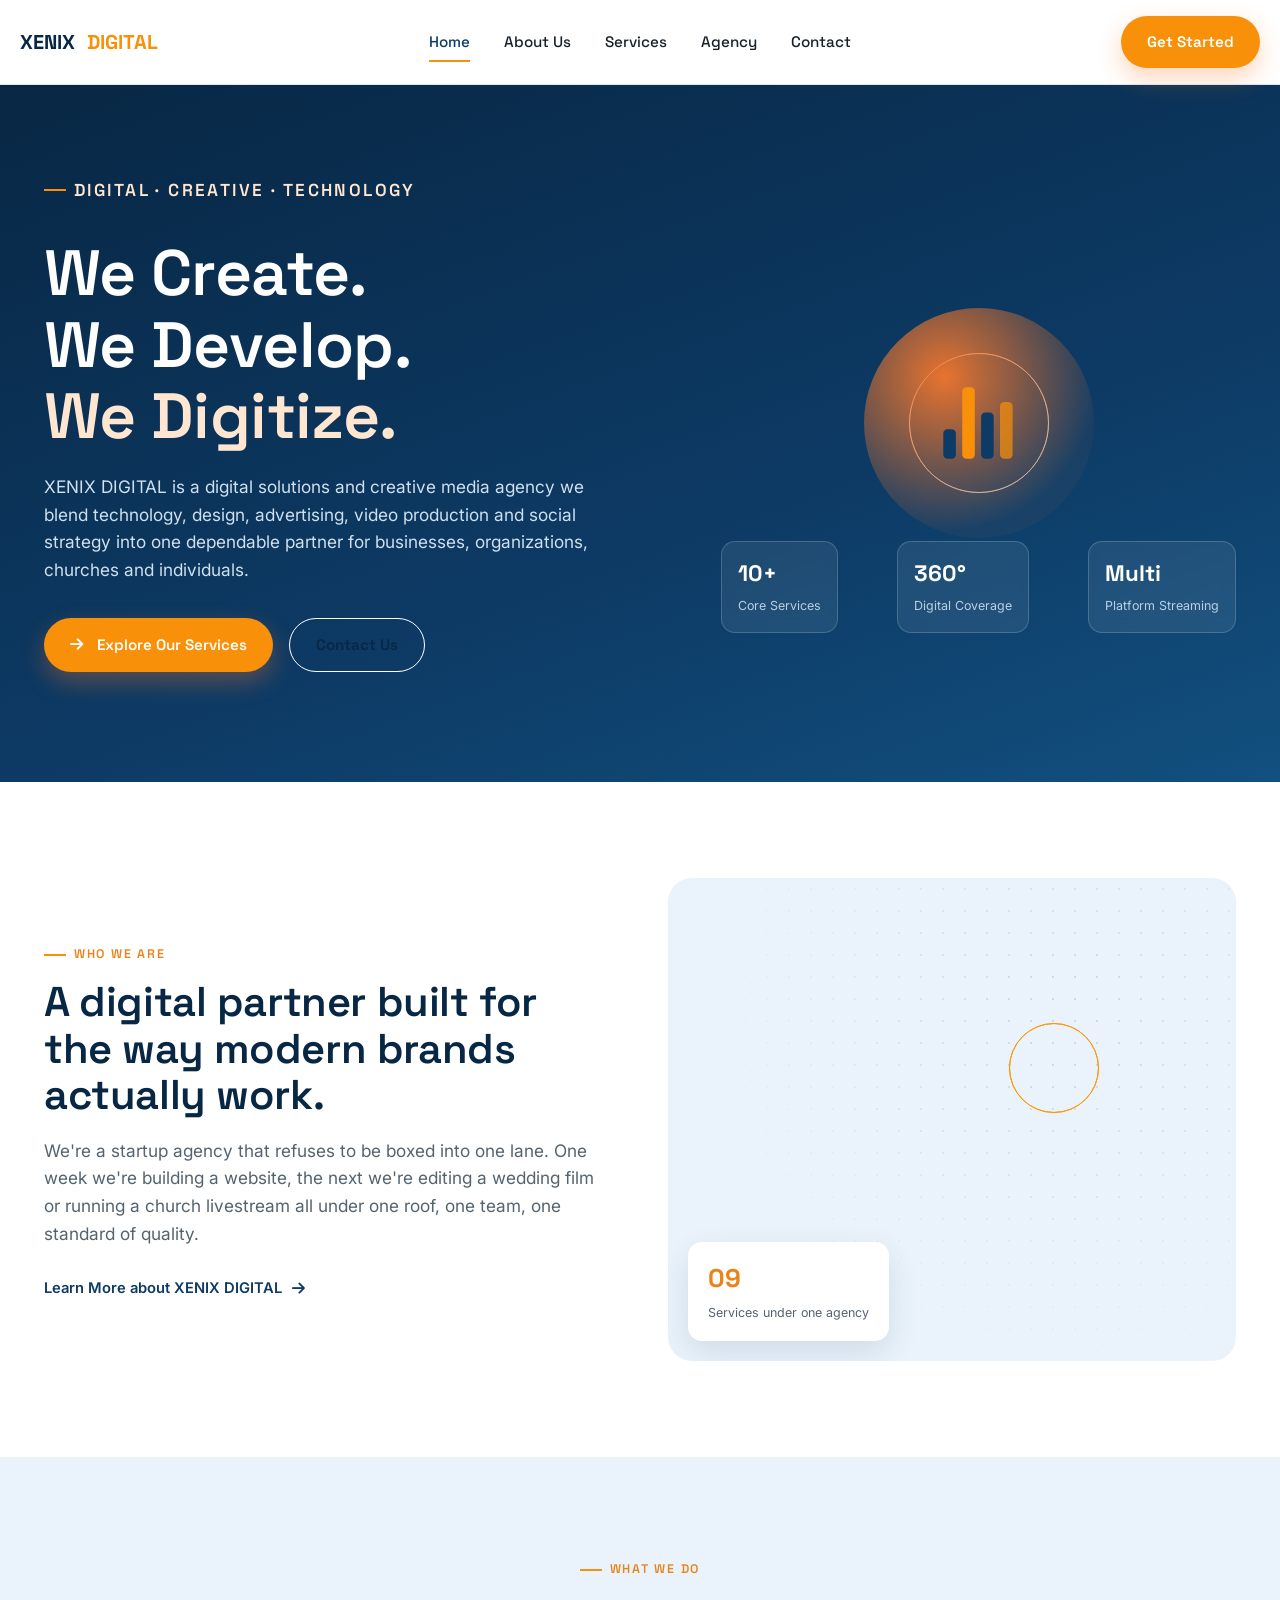
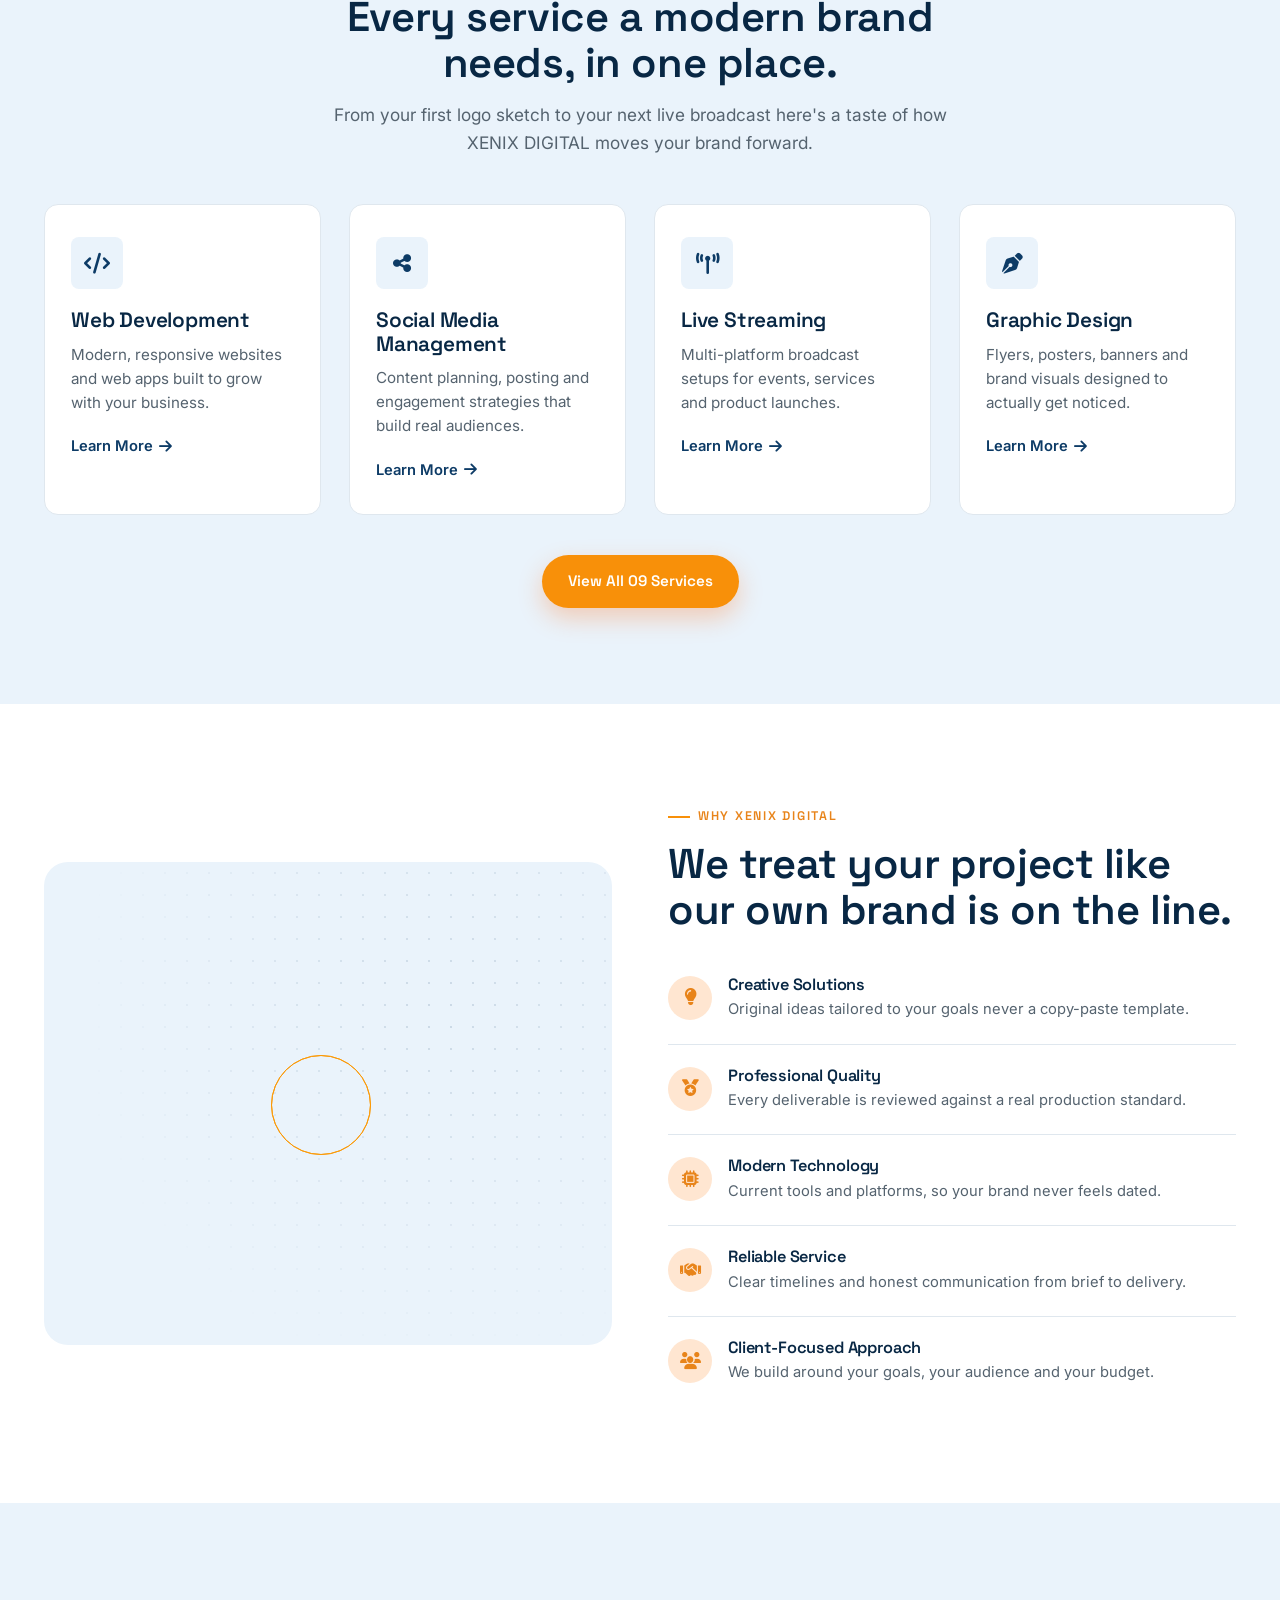
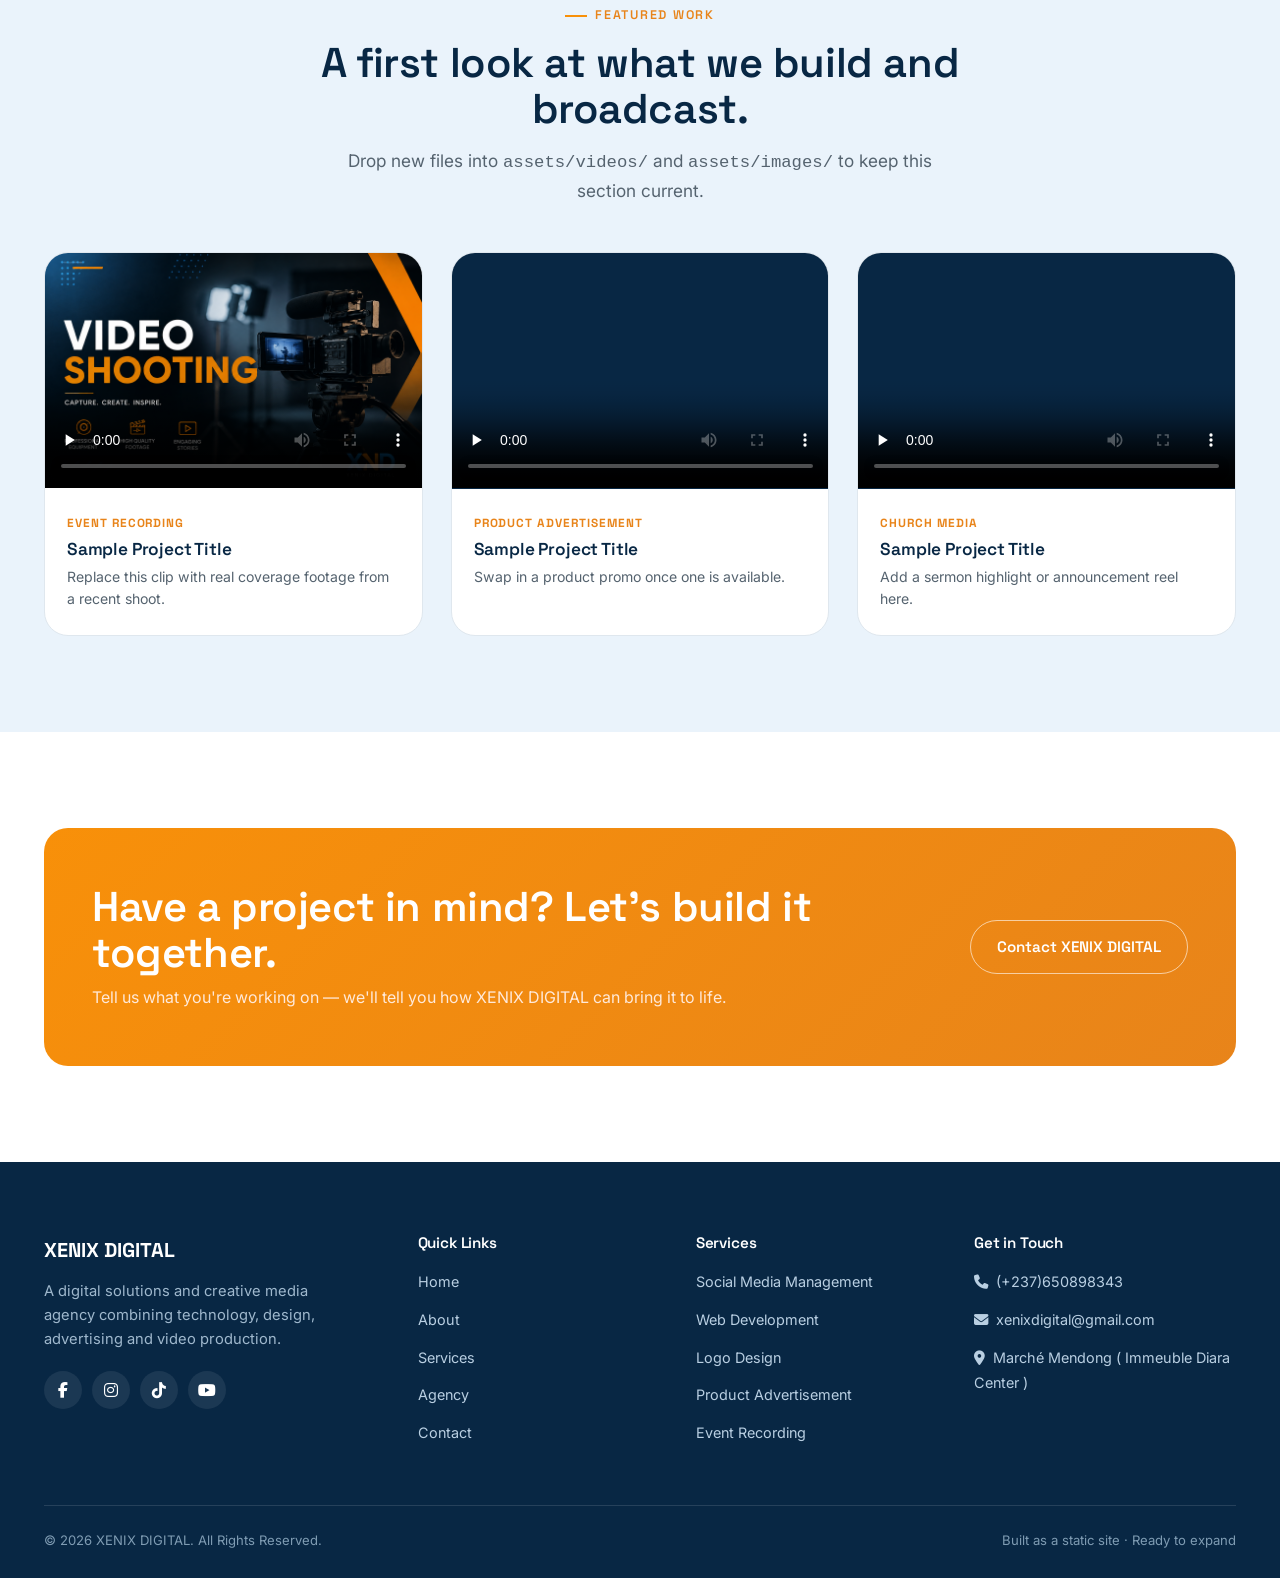
==== commit deb561d4: "update" ====
--- a/index.html
+++ b/index.html
@@ -178,9 +178,9 @@
     <div class="grid grid-3">
       <div class="video-card reveal">
         <div class="video-frame">
-          <video controls preload="none" poster="assets/images/project-01-poster.jpg">
-            <source src="assets/videos/project-01.mp4" type="video/mp4">
-            <source src="assets/videos/project-01.webm" type="video/webm">
+          <video controls preload="none" poster="assets/images/videoshoot.png">
+            <source src="assets/videos/VIDEO SHOOTING.mp4" type="video/mp4">
+            <source src="assets/videos/VIDEO SHOOTING.mp4" type="video/webm">
             Your browser does not support embedded video.
           </video>
         </div>
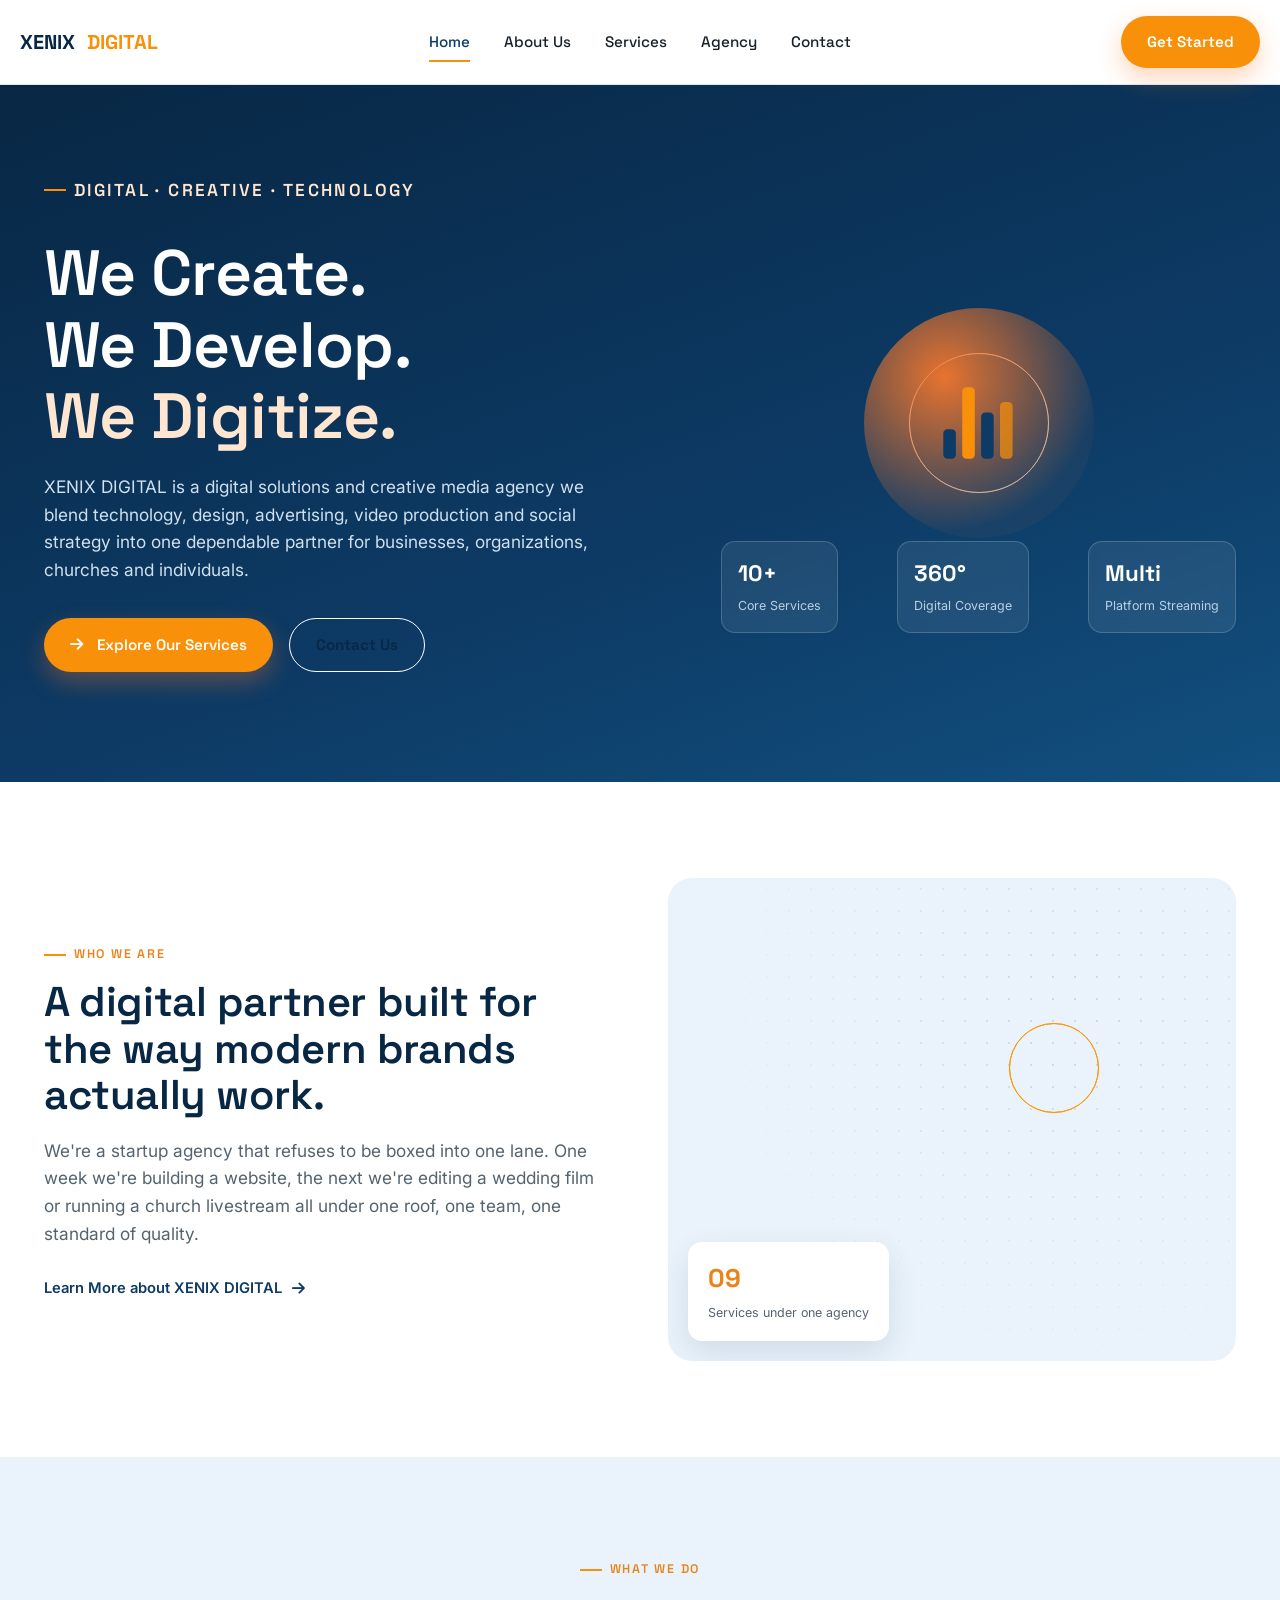
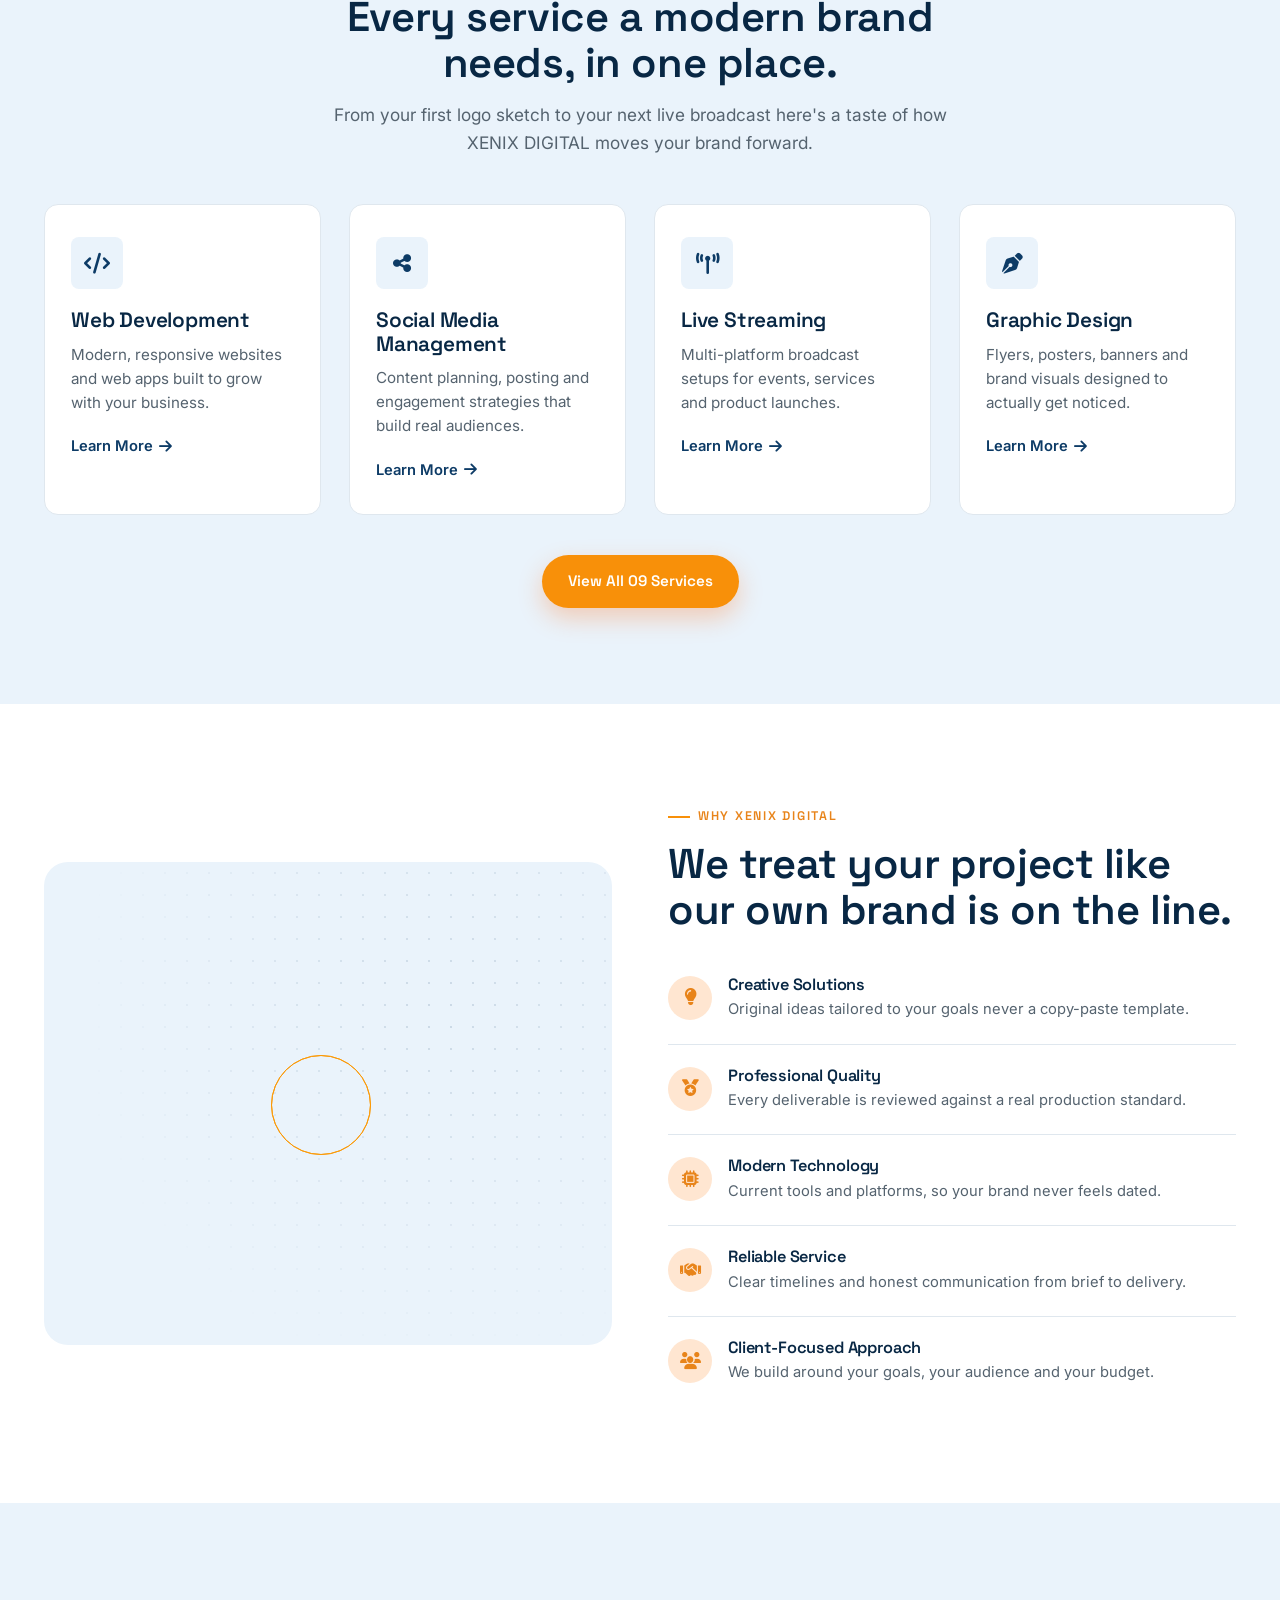
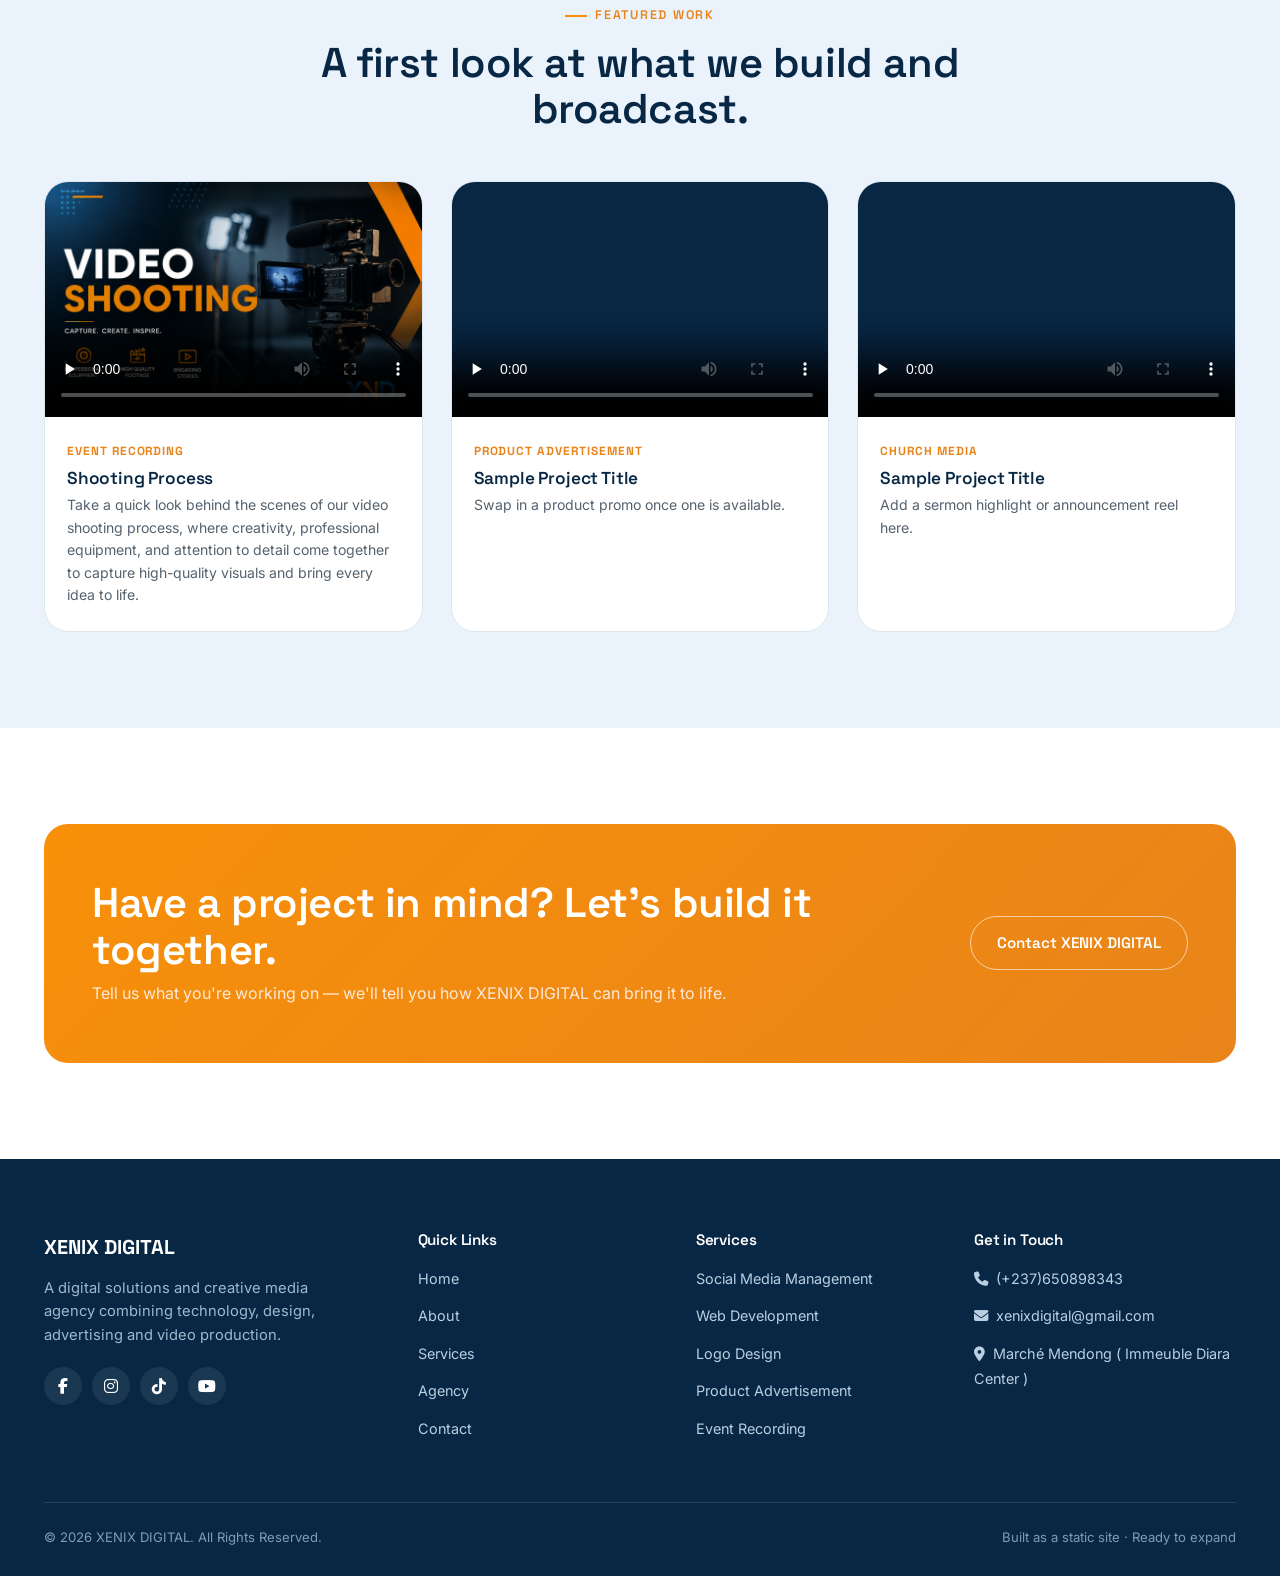
==== commit be037185: "update xenix" ====
--- a/index.html
+++ b/index.html
@@ -173,7 +173,7 @@
     <div class="section-head center reveal">
       <p class="eyebrow">Featured Work</p>
       <h2>A first look at what we build and broadcast.</h2>
-      <p class="lede" style="margin:14px auto 0;">Drop new files into <code>assets/videos/</code> and <code>assets/images/</code> to keep this section current.</p>
+      <!-- <p class="lede" style="margin:14px auto 0;">Drop new files into <code>assets/videos/</code> and <code>assets/images/</code> to keep this section current.</p> -->
     </div>
     <div class="grid grid-3">
       <div class="video-card reveal">
@@ -186,8 +186,8 @@
         </div>
         <div class="video-body">
           <span>Event Recording</span>
-          <h3>Sample Project Title</h3>
-          <p>Replace this clip with real coverage footage from a recent shoot.</p>
+          <h3>Shooting Process</h3>
+          <p>Take a quick look behind the scenes of our video shooting process, where creativity, professional equipment, and attention to detail come together to capture high-quality visuals and bring every idea to life.</p>
         </div>
       </div>
       <div class="video-card reveal">
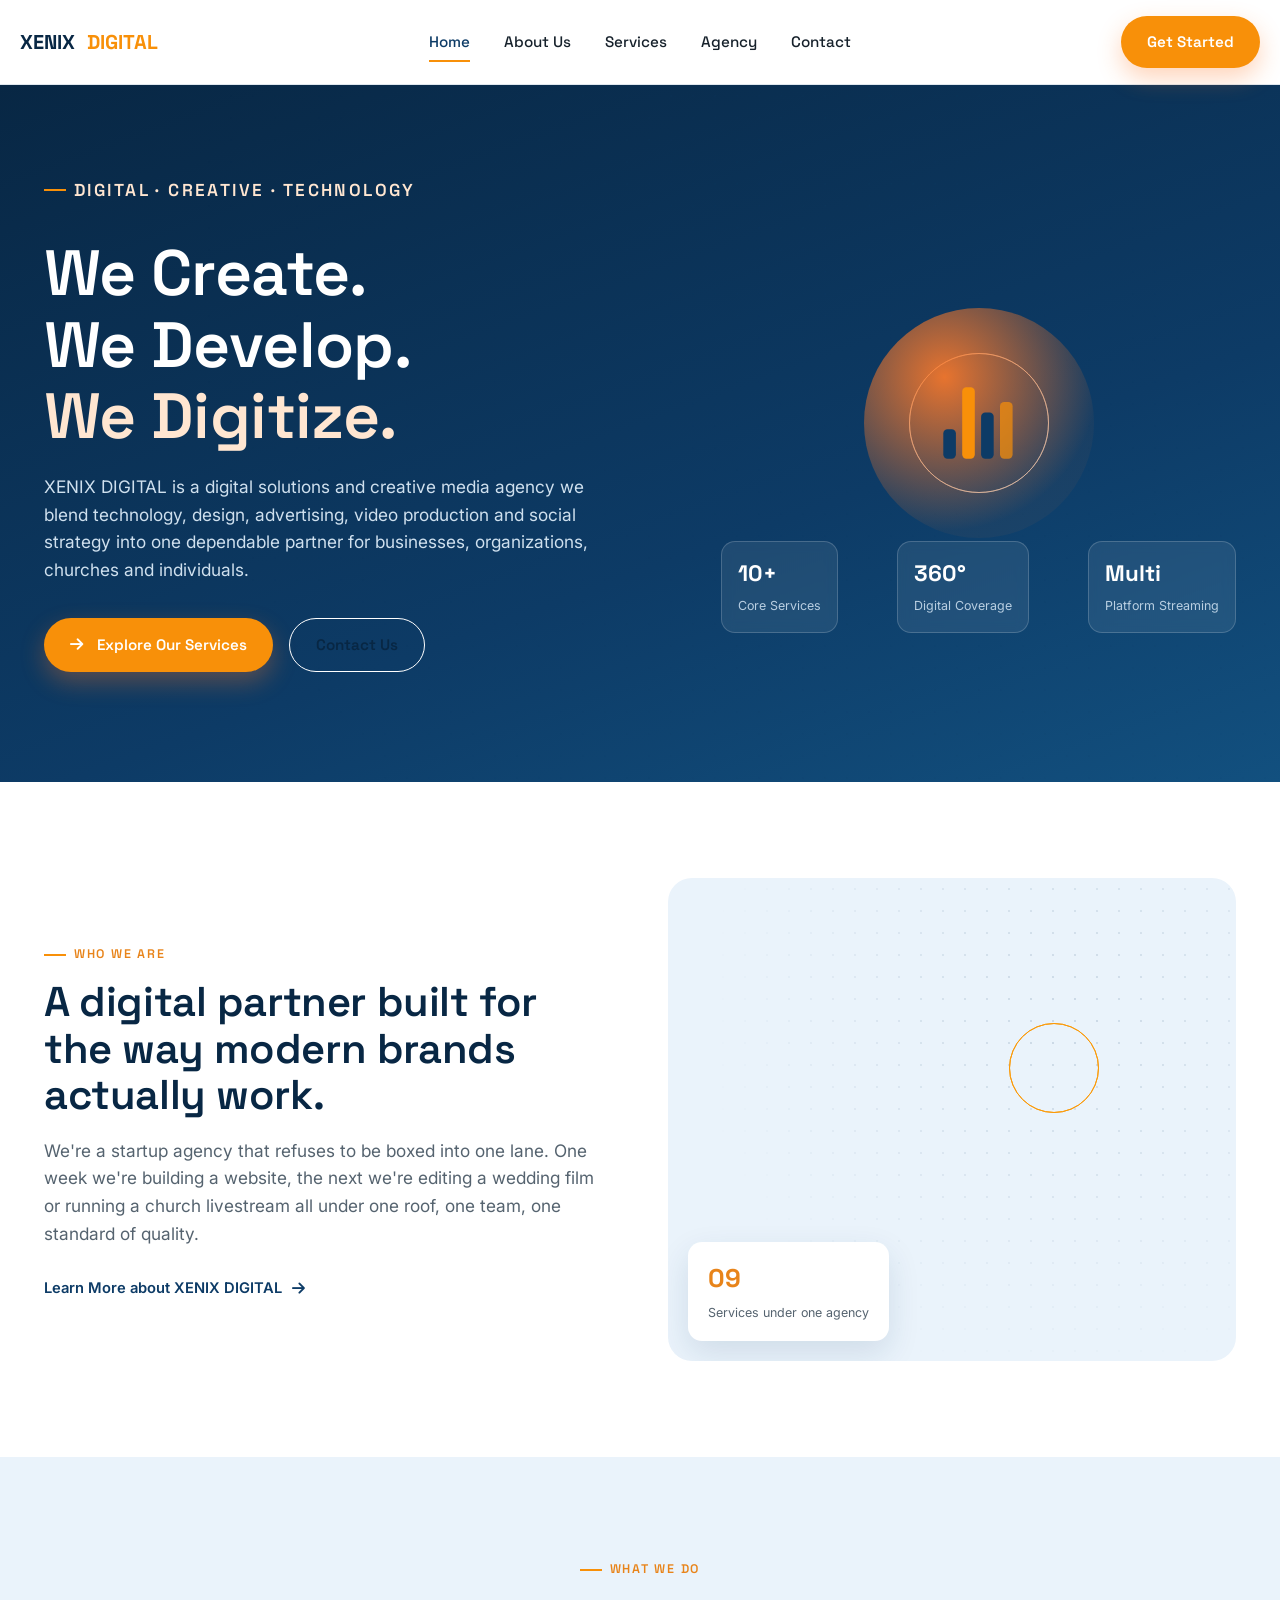
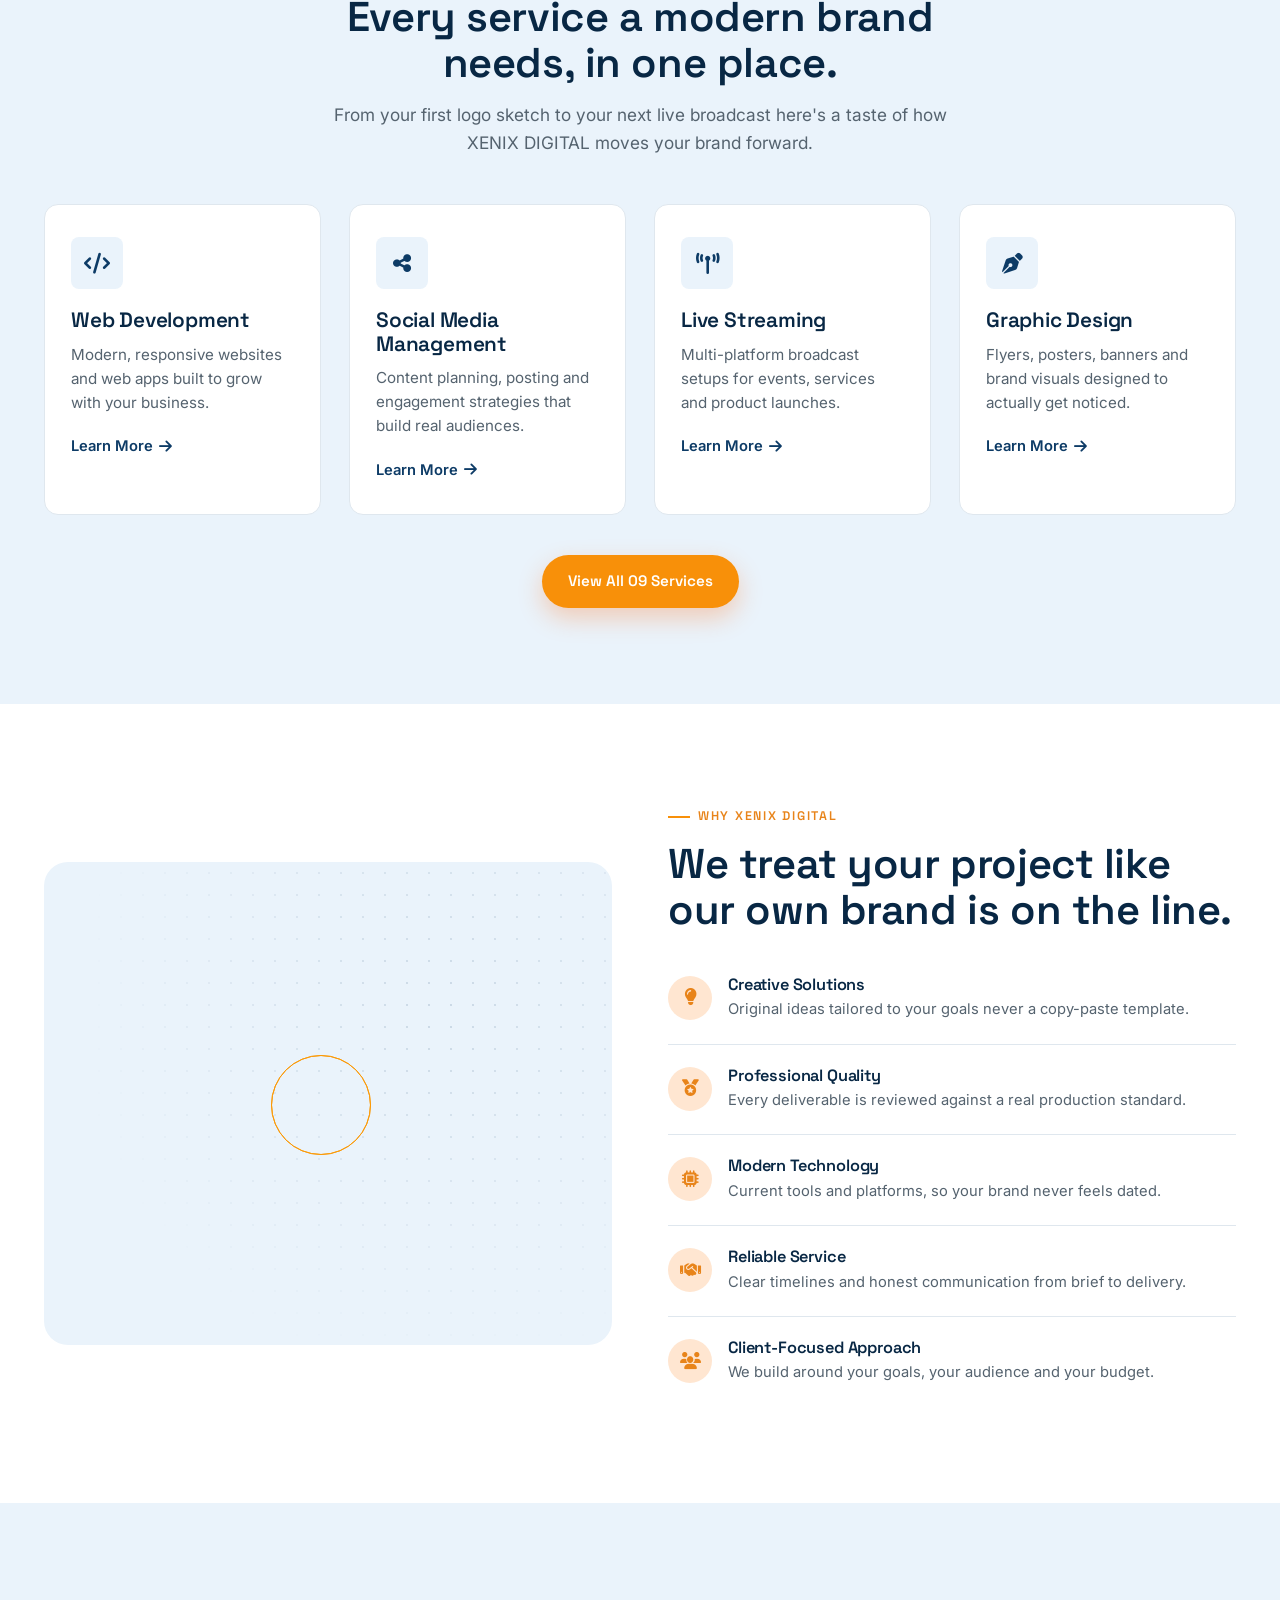
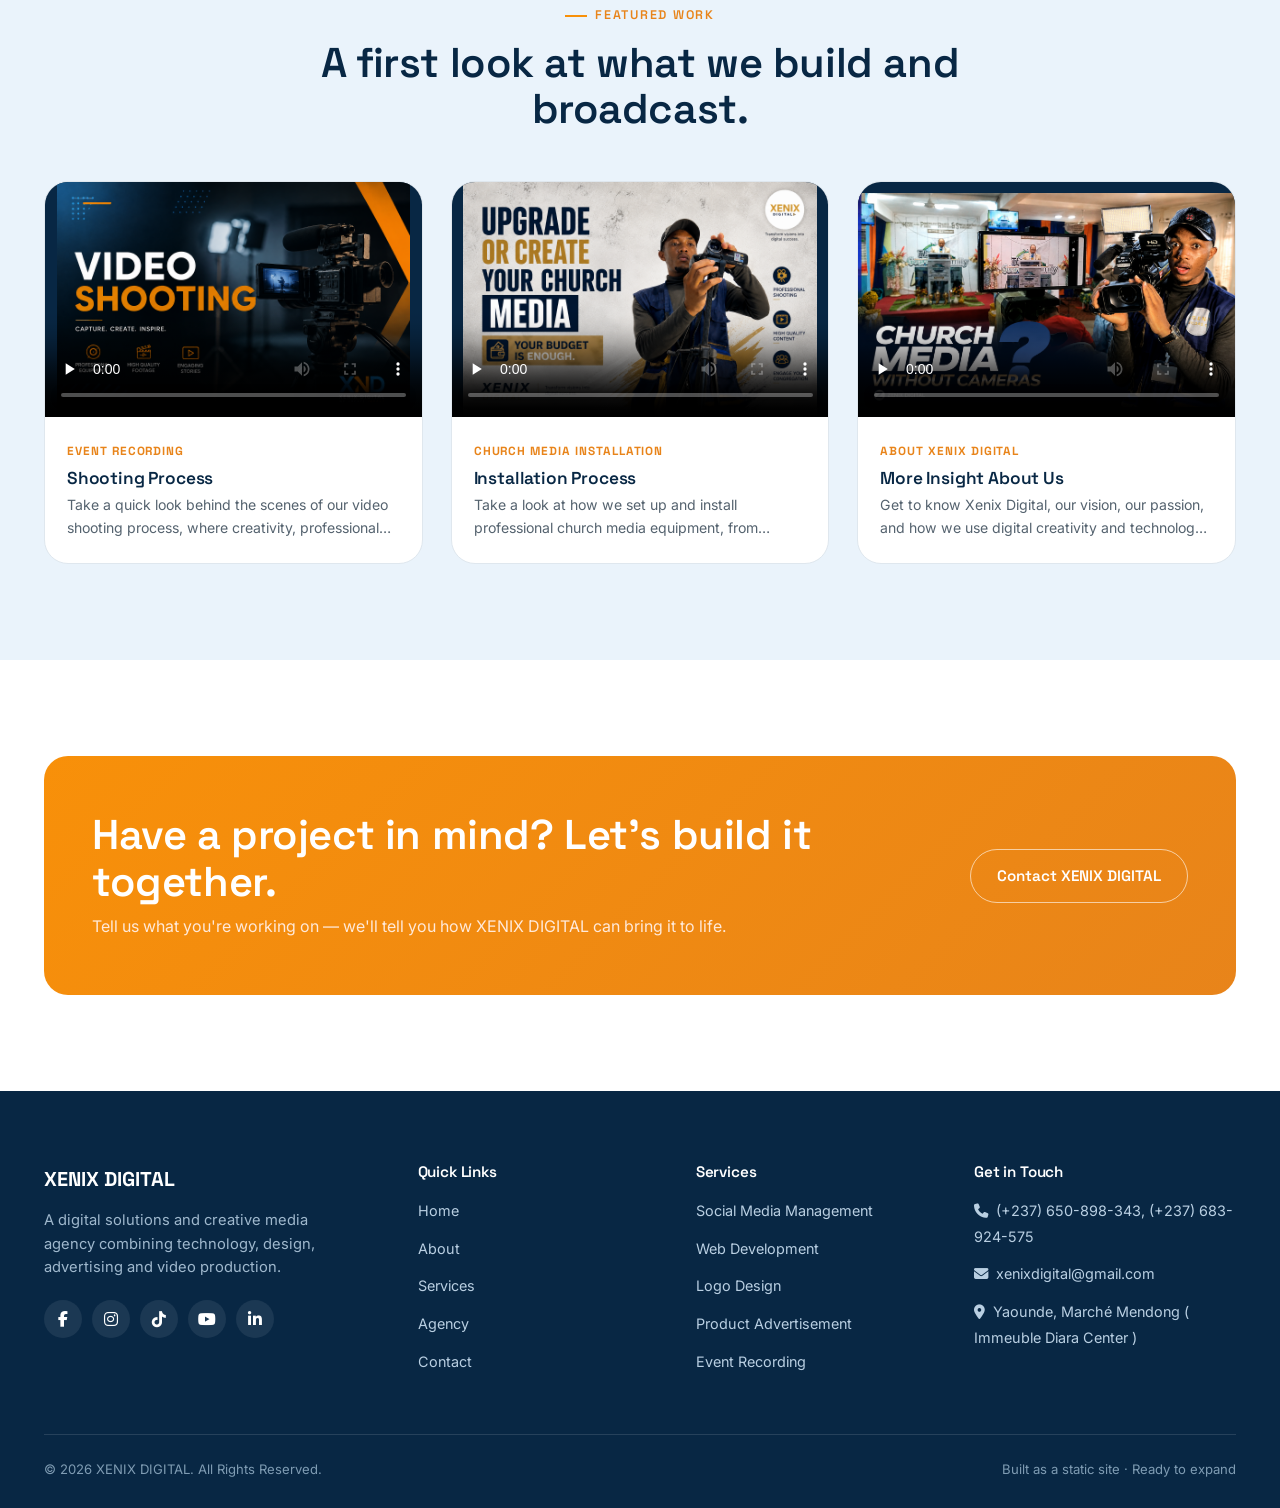
==== commit 0a59059f: "Add text truncation to video card descriptions" ====
--- a/index.html
+++ b/index.html
@@ -1,302 +1,530 @@
-<!DOCTYPE html>
+<!doctype html>
 <html lang="en">
-<head>
-<meta charset="UTF-8">
-<meta name="viewport" content="width=device-width, initial-scale=1.0">
-<title>XENIX DIGITAL | Digital Solutions, Creative Media & Technology</title>
-<meta name="description" content="XENIX DIGITAL is a digital solutions and creative media agency offering web development, social media management, branding, video production, live streaming and more.">
-<link rel="icon" type="image/svg+xml" href="assets/logos/favicon.svg">
-<link rel="preconnect" href="https://fonts.googleapis.com">
-<link href="https://fonts.googleapis.com/css2?family=Space+Grotesk:wght@500;600;700&family=Inter:wght@400;500;600&display=swap" rel="stylesheet">
-<link rel="stylesheet" href="https://cdnjs.cloudflare.com/ajax/libs/font-awesome/6.5.1/css/all.min.css">
-<link rel="stylesheet" href="css/style.css">
-</head>
-<body>
-
-<!-- ============ HEADER ============ -->
-<header class="site-header">
-  <div class="container nav">
-    <a href="index.html" class="brand">
-      XENIX<span>DIGITAL</span>
-    </a>
-    <nav class="nav-links" id="nav-links">
-      <a href="index.html">Home</a>
-      <a href="about.html">About Us</a>
-      <a href="services.html">Services</a>
-      <a href="agency.html">Agency</a>
-      <a href="contact.html">Contact</a>
-      <!-- <a href="contact.html" class="btn btn-primary">Get Started</a> -->
-    </nav>
-    <div class="nav-actions">
-      <a href="contact.html" class="btn btn-primary">Get Started</a>
-      <button class="nav-toggle" aria-label="Toggle navigation menu" aria-expanded="false">
-        <span></span><span></span><span></span>
-      </button>
-    </div>
-  </div>
-</header>
-
-<!-- ============ HERO ============ -->
-<section class="hero">
-  <div class="dot-grid"></div>
-  <div class="container">
-    <div class="hero-copy">
-      <p class="eyebrow">Digital · Creative · Technology</p>
-      <h1>We Create. <br>We Develop. <br><em>We Digitize.</em></h1>
-      <p>XENIX DIGITAL is a digital solutions and creative media agency  we blend technology, design, advertising, video production and social strategy into one dependable partner for businesses, organizations, churches and individuals.</p>
-      <div class="btn-row">
-        <a href="services.html" class="btn btn-primary"><i class="fa-solid fa-arrow-right"></i>&nbsp;Explore Our Services</a>
-        <a href="contact.html" class="btn btn-outline">Contact Us</a>
-      </div>
-    </div>
-    <div class="hero-visual">
-      <div class="signal-rings">
-        <span class="ring" style="width:140px;height:140px;top:50%;left:50%;transform:translate(-50%,-50%)"></span>
-        <span class="ring" style="width:140px;height:140px;top:50%;left:50%;transform:translate(-50%,-50%)"></span>
-        <span class="ring" style="width:140px;height:140px;top:50%;left:50%;transform:translate(-50%,-50%)"></span>
-      </div>
-      <div class="hero-orb"><span class="signal-mark"><span></span><span></span><span></span><span></span></span></div>
-      <div class="hero-stats">
-        <div class="hero-stat"><strong>10+</strong><span>Core Services</span></div>
-        <div class="hero-stat"><strong>360°</strong><span>Digital Coverage</span></div>
-        <div class="hero-stat"><strong>Multi</strong><span>Platform Streaming</span></div>
-      </div>
-    </div>
-  </div>
-</section>
-
-<!-- ============ ABOUT PREVIEW ============ -->
-<section class="section">
-  <div class="container split">
-    <div class="reveal">
-      <p class="eyebrow">Who We Are</p>
-      <h2>A digital partner built for the way modern brands actually work.</h2>
-      <p class="lede" style="margin:18px 0 28px;">We're a startup agency that refuses to be boxed into one lane. One week we're building a website, the next we're editing a wedding film or running a church livestream  all under one roof, one team, one standard of quality.</p>
-      <a href="about.html" class="btn-ghost">Learn More about XENIX DIGITAL&nbsp;<i class="fa-solid fa-arrow-right"></i></a>
-    </div>
-    <div class="split-visual reveal">
+  <head>
+    <meta charset="UTF-8" />
+    <meta name="viewport" content="width=device-width, initial-scale=1.0" />
+    <title>
+      XENIX DIGITAL | Digital Solutions, Creative Media & Technology
+    </title>
+    <meta
+      name="description"
+      content="XENIX DIGITAL is a digital solutions and creative media agency offering web development, social media management, branding, video production, live streaming and more."
+    />
+    <link rel="icon" type="image/svg+xml" href="assets/logos/favicon.svg" />
+    <link rel="preconnect" href="https://fonts.googleapis.com" />
+    <link
+      href="https://fonts.googleapis.com/css2?family=Space+Grotesk:wght@500;600;700&family=Inter:wght@400;500;600&display=swap"
+      rel="stylesheet"
+    />
+    <link
+      rel="stylesheet"
+      href="https://cdnjs.cloudflare.com/ajax/libs/font-awesome/6.5.1/css/all.min.css"
+    />
+    <link rel="stylesheet" href="css/style.css" />
+  </head>
+  <body>
+    <!-- ============ HEADER ============ -->
+    <header class="site-header">
+      <div class="container nav">
+        <a href="index.html" class="brand"> XENIX<span>DIGITAL</span> </a>
+        <nav class="nav-links" id="nav-links">
+          <a href="index.html">Home</a>
+          <a href="about.html">About Us</a>
+          <a href="services.html">Services</a>
+          <a href="agency.html">Agency</a>
+          <a href="contact.html">Contact</a>
+          <!-- <a href="contact.html" class="btn btn-primary">Get Started</a> -->
+        </nav>
+        <div class="nav-actions">
+          <a href="contact.html" class="btn btn-primary">Get Started</a>
+          <button
+            class="nav-toggle"
+            aria-label="Toggle navigation menu"
+            aria-expanded="false"
+          >
+            <span></span><span></span><span></span>
+          </button>
+        </div>
+      </div>
+    </header>
+
+    <!-- ============ HERO ============ -->
+    <section class="hero">
       <div class="dot-grid"></div>
-      <div class="signal-rings">
-        <span class="ring" style="width:90px;height:90px;top:30%;left:60%"></span>
-        <span class="ring" style="width:90px;height:90px;top:30%;left:60%"></span>
-      </div>
-      <div class="stat-badge">
-        <strong>09</strong>
-        <span>Services under one agency</span>
-      </div>
-    </div>
-  </div>
-</section>
-
-<!-- ============ SERVICES PREVIEW ============ -->
-<section class="section section--blue">
-  <div class="container">
-    <div class="section-head center reveal">
-      <p class="eyebrow">What We Do</p>
-      <h2>Every service a modern brand needs, in one place.</h2>
-      <p class="lede" style="margin:14px auto 0;">From your first logo sketch to your next live broadcast  here's a taste of how XENIX DIGITAL moves your brand forward.</p>
-    </div>
-    <div class="grid grid-4">
-      <div class="card reveal">
-        <div class="card-icon"><i class="fa-solid fa-code"></i></div>
-        <h3>Web Development</h3>
-        <p>Modern, responsive websites and web apps built to grow with your business.</p>
-        <a href="services.html" class="btn-ghost">Learn More <i class="fa-solid fa-arrow-right"></i></a>
-      </div>
-      <div class="card reveal">
-        <div class="card-icon"><i class="fa-solid fa-share-nodes"></i></div>
-        <h3>Social Media Management</h3>
-        <p>Content planning, posting and engagement strategies that build real audiences.</p>
-        <a href="services.html" class="btn-ghost">Learn More <i class="fa-solid fa-arrow-right"></i></a>
-      </div>
-      <div class="card reveal">
-        <div class="card-icon"><i class="fa-solid fa-tower-broadcast"></i></div>
-        <h3>Live Streaming</h3>
-        <p>Multi-platform broadcast setups for events, services and product launches.</p>
-        <a href="services.html" class="btn-ghost">Learn More <i class="fa-solid fa-arrow-right"></i></a>
-      </div>
-      <div class="card reveal">
-        <div class="card-icon"><i class="fa-solid fa-pen-nib"></i></div>
-        <h3>Graphic Design</h3>
-        <p>Flyers, posters, banners and brand visuals designed to actually get noticed.</p>
-        <a href="services.html" class="btn-ghost">Learn More <i class="fa-solid fa-arrow-right"></i></a>
-      </div>
-    </div>
-    <div class="text-center mt-40">
-      <a href="services.html" class="btn btn-primary">View All 09 Services</a>
-    </div>
-  </div>
-</section>
-
-<!-- ============ WHY CHOOSE US ============ -->
-<section class="section">
-  <div class="container split">
-    <div class="reveal" style="order:2">
-      <p class="eyebrow">Why XENIX DIGITAL</p>
-      <h2>We treat your project like our own brand is on the line.</h2>
-      <div style="margin-top:20px">
-        <div class="reason">
-          <div class="reason-icon"><i class="fa-solid fa-lightbulb"></i></div>
-          <div><h4>Creative Solutions</h4><p>Original ideas tailored to your goals  never a copy-paste template.</p></div>
-        </div>
-        <div class="reason">
-          <div class="reason-icon"><i class="fa-solid fa-medal"></i></div>
-          <div><h4>Professional Quality</h4><p>Every deliverable is reviewed against a real production standard.</p></div>
-        </div>
-        <div class="reason">
-          <div class="reason-icon"><i class="fa-solid fa-microchip"></i></div>
-          <div><h4>Modern Technology</h4><p>Current tools and platforms, so your brand never feels dated.</p></div>
-        </div>
-        <div class="reason">
-          <div class="reason-icon"><i class="fa-solid fa-handshake"></i></div>
-          <div><h4>Reliable Service</h4><p>Clear timelines and honest communication from brief to delivery.</p></div>
-        </div>
-        <div class="reason">
-          <div class="reason-icon"><i class="fa-solid fa-users"></i></div>
-          <div><h4>Client-Focused Approach</h4><p>We build around your goals, your audience and your budget.</p></div>
-        </div>
-      </div>
-    </div>
-    <div class="split-visual reveal" style="order:1">
-      <div class="dot-grid"></div>
-      <div class="signal-rings">
-        <span class="ring" style="width:100px;height:100px;top:40%;left:40%"></span>
-        <span class="ring" style="width:100px;height:100px;top:40%;left:40%"></span>
-      </div>
-    </div>
-  </div>
-</section>
-
-<!-- ============ FEATURED WORK ============ -->
-<section class="section section--blue">
-  <div class="container">
-    <div class="section-head center reveal">
-      <p class="eyebrow">Featured Work</p>
-      <h2>A first look at what we build and broadcast.</h2>
-      <!-- <p class="lede" style="margin:14px auto 0;">Drop new files into <code>assets/videos/</code> and <code>assets/images/</code> to keep this section current.</p> -->
-    </div>
-    <div class="grid grid-3">
-      <div class="video-card reveal">
-        <div class="video-frame">
-          <video controls preload="none" poster="assets/images/videoshoot.png">
-            <source src="assets/videos/VIDEO SHOOTING.mp4" type="video/mp4">
-            <source src="assets/videos/VIDEO SHOOTING.mp4" type="video/webm">
-            Your browser does not support embedded video.
-          </video>
-        </div>
-        <div class="video-body">
-          <span>Event Recording</span>
-          <h3>Shooting Process</h3>
-          <p>Take a quick look behind the scenes of our video shooting process, where creativity, professional equipment, and attention to detail come together to capture high-quality visuals and bring every idea to life.</p>
-        </div>
-      </div>
-      <div class="video-card reveal">
-        <div class="video-frame">
-          <video controls preload="none" poster="assets/images/project-02-poster.jpg">
-            <source src="assets/videos/project-02.mp4" type="video/mp4">
-            <source src="assets/videos/project-02.webm" type="video/webm">
-            Your browser does not support embedded video.
-          </video>
-        </div>
-        <div class="video-body">
-          <span>Product Advertisement</span>
-          <h3>Sample Project Title</h3>
-          <p>Swap in a product promo once one is available.</p>
-        </div>
-      </div>
-      <div class="video-card reveal">
-        <div class="video-frame">
-          <video controls preload="none" poster="assets/images/project-03-poster.jpg">
-            <source src="assets/videos/project-03.mp4" type="video/mp4">
-            <source src="assets/videos/project-03.webm" type="video/webm">
-            Your browser does not support embedded video.
-          </video>
-        </div>
-        <div class="video-body">
-          <span>Church Media</span>
-          <h3>Sample Project Title</h3>
-          <p>Add a sermon highlight or announcement reel here.</p>
-        </div>
-      </div>
-    </div>
-  </div>
-</section>
-
-<!-- ============ CTA ============ -->
-<section class="section">
-  <div class="container">
-    <div class="cta-band reveal">
-      <div>
-        <h2>Have a project in mind? Let's build it together.</h2>
-        <p>Tell us what you're working on — we'll tell you how XENIX DIGITAL can bring it to life.</p>
-      </div>
-      <a href="contact.html" class="btn btn-outline">Contact XENIX DIGITAL</a>
-    </div>
-  </div>
-</section>
-
-<!-- ============ FOOTER ============ -->
-<footer class="site-footer">
-  <div class="container">
-    <div class="footer-grid">
-      <div class="footer-brand">
-        <a href="index.html" class="brand">
-          <!-- <img src="assets/logos/xnd-mark.svg" alt="XND logo mark" class="brand-mark"> -->
-          XENIX&nbsp;DIGITAL
-        </a>
-        <p>A digital solutions and creative media agency combining technology, design, advertising and video production.</p>
-        <div class="footer-social">
-          <a href="https://www.facebook.com/profile.php?id=100094573573445"
-             aria-label="Facebook"><i class="fa-brands fa-facebook-f"></i></a>
-        
-          <a href="https://www.instagram.com/xenixdigital?igsi=YOUR_IG_PARAM"
-             aria-label="Instagram"><i class="fa-brands fa-instagram"></i></a>
-        
-          <a href="https://www.tiktok.com/@xenix.digital?_r=1&_t=YOUR_TT_PARAM"
-             aria-label="TikTok"><i class="fa-brands fa-tiktok"></i></a>
-        
-          <a href="https://youtube.com/@xenixdigital?si=YOUR_YT_PARAM"
-             aria-label="YouTube"><i class="fa-brands fa-youtube"></i></a>
-        
-          <!-- <a href="YOUR_LINKEDIN_LINK" aria-label="LinkedIn"><i class="fa-brands fa-linkedin-in"></i></a> -->
-        </div>
-      </div>
-      <div class="footer-col">
-        <h4>Quick Links</h4>
-        <ul>
-          <li><a href="index.html">Home</a></li>
-          <li><a href="about.html">About</a></li>
-          <li><a href="services.html">Services</a></li>
-          <li><a href="agency.html">Agency</a></li>
-          <li><a href="contact.html">Contact</a></li>
-        </ul>
-      </div>
-      <div class="footer-col">
-        <h4>Services</h4>
-        <ul>
-          <li><a href="services.html">Social Media Management</a></li>
-          <li><a href="services.html">Web Development</a></li>
-          <li><a href="services.html">Logo Design</a></li>
-          <li><a href="services.html">Product Advertisement</a></li>
-          <li><a href="services.html">Event Recording</a></li>
-        </ul>
-      </div>
-      <div class="footer-col">
-        <h4>Get in Touch</h4>
-        <ul>
-          <li><a href="tel:(+237)650898343"><i class="fa-solid fa-phone"></i>&nbsp; (+237)650898343</a></li>
-          <li><a href="mailto:xenixdigital@gmail.com"><i class="fa-solid fa-envelope"></i>&nbsp; xenixdigital@gmail.com</a></li>
-          <li><a href="#"><i class="fa-solid fa-location-dot"></i>&nbsp; Marché Mendong ( Immeuble Diara Center )</a></li>
-        </ul>
-      </div>
-    </div>
-    <div class="footer-bottom">
-      <span>© <span id="year">2026</span> XENIX DIGITAL. All Rights Reserved.</span>
-      <span>Built as a static site · Ready to expand</span>
-    </div>
-  </div>
-</footer>
-
-<script src="js/script.js"></script>
-</body>
+      <div class="container">
+        <div class="hero-copy">
+          <p class="eyebrow">Digital · Creative · Technology</p>
+          <h1>We Create. <br />We Develop. <br /><em>We Digitize.</em></h1>
+          <p>
+            XENIX DIGITAL is a digital solutions and creative media agency we
+            blend technology, design, advertising, video production and social
+            strategy into one dependable partner for businesses, organizations,
+            churches and individuals.
+          </p>
+          <div class="btn-row">
+            <a href="services.html" class="btn btn-primary"
+              ><i class="fa-solid fa-arrow-right"></i>&nbsp;Explore Our
+              Services</a
+            >
+            <a href="contact.html" class="btn btn-outline">Contact Us</a>
+          </div>
+        </div>
+        <div class="hero-visual">
+          <div class="signal-rings">
+            <span
+              class="ring"
+              style="
+                width: 140px;
+                height: 140px;
+                top: 50%;
+                left: 50%;
+                transform: translate(-50%, -50%);
+              "
+            ></span>
+            <span
+              class="ring"
+              style="
+                width: 140px;
+                height: 140px;
+                top: 50%;
+                left: 50%;
+                transform: translate(-50%, -50%);
+              "
+            ></span>
+            <span
+              class="ring"
+              style="
+                width: 140px;
+                height: 140px;
+                top: 50%;
+                left: 50%;
+                transform: translate(-50%, -50%);
+              "
+            ></span>
+          </div>
+          <div class="hero-orb">
+            <span class="signal-mark"
+              ><span></span><span></span><span></span><span></span
+            ></span>
+          </div>
+          <div class="hero-stats">
+            <div class="hero-stat">
+              <strong>10+</strong><span>Core Services</span>
+            </div>
+            <div class="hero-stat">
+              <strong>360°</strong><span>Digital Coverage</span>
+            </div>
+            <div class="hero-stat">
+              <strong>Multi</strong><span>Platform Streaming</span>
+            </div>
+          </div>
+        </div>
+      </div>
+    </section>
+
+    <!-- ============ ABOUT PREVIEW ============ -->
+    <section class="section">
+      <div class="container split">
+        <div class="reveal">
+          <p class="eyebrow">Who We Are</p>
+          <h2>
+            A digital partner built for the way modern brands actually work.
+          </h2>
+          <p class="lede" style="margin: 18px 0 28px">
+            We're a startup agency that refuses to be boxed into one lane. One
+            week we're building a website, the next we're editing a wedding film
+            or running a church livestream all under one roof, one team, one
+            standard of quality.
+          </p>
+          <a href="about.html" class="btn-ghost"
+            >Learn More about XENIX DIGITAL&nbsp;<i
+              class="fa-solid fa-arrow-right"
+            ></i
+          ></a>
+        </div>
+        <div class="split-visual reveal">
+          <div class="dot-grid"></div>
+          <div class="signal-rings">
+            <span
+              class="ring"
+              style="width: 90px; height: 90px; top: 30%; left: 60%"
+            ></span>
+            <span
+              class="ring"
+              style="width: 90px; height: 90px; top: 30%; left: 60%"
+            ></span>
+          </div>
+          <div class="stat-badge">
+            <strong>09</strong>
+            <span>Services under one agency</span>
+          </div>
+        </div>
+      </div>
+    </section>
+
+    <!-- ============ SERVICES PREVIEW ============ -->
+    <section class="section section--blue">
+      <div class="container">
+        <div class="section-head center reveal">
+          <p class="eyebrow">What We Do</p>
+          <h2>Every service a modern brand needs, in one place.</h2>
+          <p class="lede" style="margin: 14px auto 0">
+            From your first logo sketch to your next live broadcast here's a
+            taste of how XENIX DIGITAL moves your brand forward.
+          </p>
+        </div>
+        <div class="grid grid-4">
+          <div class="card reveal">
+            <div class="card-icon"><i class="fa-solid fa-code"></i></div>
+            <h3>Web Development</h3>
+            <p>
+              Modern, responsive websites and web apps built to grow with your
+              business.
+            </p>
+            <a href="services.html" class="btn-ghost"
+              >Learn More <i class="fa-solid fa-arrow-right"></i
+            ></a>
+          </div>
+          <div class="card reveal">
+            <div class="card-icon"><i class="fa-solid fa-share-nodes"></i></div>
+            <h3>Social Media Management</h3>
+            <p>
+              Content planning, posting and engagement strategies that build
+              real audiences.
+            </p>
+            <a href="services.html" class="btn-ghost"
+              >Learn More <i class="fa-solid fa-arrow-right"></i
+            ></a>
+          </div>
+          <div class="card reveal">
+            <div class="card-icon">
+              <i class="fa-solid fa-tower-broadcast"></i>
+            </div>
+            <h3>Live Streaming</h3>
+            <p>
+              Multi-platform broadcast setups for events, services and product
+              launches.
+            </p>
+            <a href="services.html" class="btn-ghost"
+              >Learn More <i class="fa-solid fa-arrow-right"></i
+            ></a>
+          </div>
+          <div class="card reveal">
+            <div class="card-icon"><i class="fa-solid fa-pen-nib"></i></div>
+            <h3>Graphic Design</h3>
+            <p>
+              Flyers, posters, banners and brand visuals designed to actually
+              get noticed.
+            </p>
+            <a href="services.html" class="btn-ghost"
+              >Learn More <i class="fa-solid fa-arrow-right"></i
+            ></a>
+          </div>
+        </div>
+        <div class="text-center mt-40">
+          <a href="services.html" class="btn btn-primary"
+            >View All 09 Services</a
+          >
+        </div>
+      </div>
+    </section>
+
+    <!-- ============ WHY CHOOSE US ============ -->
+    <section class="section">
+      <div class="container split">
+        <div class="reveal" style="order: 2">
+          <p class="eyebrow">Why XENIX DIGITAL</p>
+          <h2>We treat your project like our own brand is on the line.</h2>
+          <div style="margin-top: 20px">
+            <div class="reason">
+              <div class="reason-icon">
+                <i class="fa-solid fa-lightbulb"></i>
+              </div>
+              <div>
+                <h4>Creative Solutions</h4>
+                <p>
+                  Original ideas tailored to your goals never a copy-paste
+                  template.
+                </p>
+              </div>
+            </div>
+            <div class="reason">
+              <div class="reason-icon"><i class="fa-solid fa-medal"></i></div>
+              <div>
+                <h4>Professional Quality</h4>
+                <p>
+                  Every deliverable is reviewed against a real production
+                  standard.
+                </p>
+              </div>
+            </div>
+            <div class="reason">
+              <div class="reason-icon">
+                <i class="fa-solid fa-microchip"></i>
+              </div>
+              <div>
+                <h4>Modern Technology</h4>
+                <p>
+                  Current tools and platforms, so your brand never feels dated.
+                </p>
+              </div>
+            </div>
+            <div class="reason">
+              <div class="reason-icon">
+                <i class="fa-solid fa-handshake"></i>
+              </div>
+              <div>
+                <h4>Reliable Service</h4>
+                <p>
+                  Clear timelines and honest communication from brief to
+                  delivery.
+                </p>
+              </div>
+            </div>
+            <div class="reason">
+              <div class="reason-icon"><i class="fa-solid fa-users"></i></div>
+              <div>
+                <h4>Client-Focused Approach</h4>
+                <p>
+                  We build around your goals, your audience and your budget.
+                </p>
+              </div>
+            </div>
+          </div>
+        </div>
+        <div class="split-visual reveal" style="order: 1">
+          <div class="dot-grid"></div>
+          <div class="signal-rings">
+            <span
+              class="ring"
+              style="width: 100px; height: 100px; top: 40%; left: 40%"
+            ></span>
+            <span
+              class="ring"
+              style="width: 100px; height: 100px; top: 40%; left: 40%"
+            ></span>
+          </div>
+        </div>
+      </div>
+    </section>
+
+    <!-- ============ FEATURED WORK ============ -->
+    <section class="section section--blue">
+      <div class="container">
+        <div class="section-head center reveal">
+          <p class="eyebrow">Featured Work</p>
+          <h2>A first look at what we build and broadcast.</h2>
+          <!-- <p class="lede" style="margin:14px auto 0;">Drop new files into <code>assets/videos/</code> and <code>assets/images/</code> to keep this section current.</p> -->
+        </div>
+        <div class="grid grid-3">
+          <div class="video-card reveal">
+            <div class="video-frame">
+              <video
+                controls
+                preload="none"
+                poster="assets/images/videoshoot.png"
+              >
+                <source
+                  src="assets/videos/VIDEO SHOOTING.mp4"
+                  type="video/mp4"
+                />
+                <source
+                  src="assets/videos/VIDEO SHOOTING.mp4"
+                  type="video/webm"
+                />
+                Your browser does not support embedded video.
+              </video>
+            </div>
+            <div class="video-body">
+              <span>Event Recording</span>
+              <h3>Shooting Process</h3>
+              <p>
+                Take a quick look behind the scenes of our video shooting
+                process, where creativity, professional equipment, and attention
+                to detail come together to capture high-quality visuals and
+                bring every idea to life.
+              </p>
+            </div>
+          </div>
+          <div class="video-card reveal">
+            <div class="video-frame">
+              <video
+                controls
+                preload="none"
+                poster="assets/images/upgrademedia.png"
+              >
+                <source
+                  src="assets/videos/XENIX INTRO VIDEO_LOW .mp4"
+                  type="video/mp4"
+                />
+                <source
+                  src="assets/videos/XENIX INTRO VIDEO_LOW .mp4"
+                  type="video/webm"
+                />
+                Your browser does not support embedded video.
+              </video>
+            </div>
+            <div class="video-body">
+              <span>church media installation</span>
+              <h3>Installation Process</h3>
+              <p>
+                Take a look at how we set up and install professional church
+                media equipment, from cameras and displays to audio and
+                streaming systems, creating a reliable setup that enhances every
+                service and reaches your congregation effectively.
+              </p>
+            </div>
+          </div>
+          <div class="video-card reveal">
+            <div class="video-frame">
+              <video
+                controls
+                preload="none"
+                poster="assets/images/churchmedia.png"
+              >
+                <source
+                  src="assets/videos/XENIX ADVERT VIDEO LOW.mp4"
+                  type="video/mp4"
+                />
+                <source
+                  src="assets/videos/XENIX ADVERT VIDEO LOW.mp4"
+                  type="video/webm"
+                />
+                Your browser does not support embedded video.
+              </video>
+            </div>
+            <div class="video-body">
+              <span>about xenix digital</span>
+              <h3>More Insight About Us</h3>
+              <p>
+                Get to know Xenix Digital, our vision, our passion, and how we
+                use digital creativity and technology to transform ideas into
+                impactful solutions for businesses, organizations, and
+                communities.
+              </p>
+            </div>
+          </div>
+        </div>
+      </div>
+    </section>
+
+    <!-- ============ CTA ============ -->
+    <section class="section">
+      <div class="container">
+        <div class="cta-band reveal">
+          <div>
+            <h2>Have a project in mind? Let's build it together.</h2>
+            <p>
+              Tell us what you're working on — we'll tell you how XENIX DIGITAL
+              can bring it to life.
+            </p>
+          </div>
+          <a href="contact.html" class="btn btn-outline"
+            >Contact XENIX DIGITAL</a
+          >
+        </div>
+      </div>
+    </section>
+
+    <!-- ============ FOOTER ============ -->
+    <footer class="site-footer">
+      <div class="container">
+        <div class="footer-grid">
+          <div class="footer-brand">
+            <a href="index.html" class="brand">
+              <!-- <img src="assets/logos/xnd-mark.svg" alt="XND logo mark" class="brand-mark"> -->
+              XENIX&nbsp;DIGITAL
+            </a>
+            <p>
+              A digital solutions and creative media agency combining
+              technology, design, advertising and video production.
+            </p>
+            <div class="footer-social">
+              <a
+                href="https://www.facebook.com/profile.php?id=100094573573445"
+                aria-label="Facebook"
+                ><i class="fa-brands fa-facebook-f"></i
+              ></a>
+
+              <a
+                href="https://www.instagram.com/xenixdigital?igsi=YOUR_IG_PARAM"
+                aria-label="Instagram"
+                ><i class="fa-brands fa-instagram"></i
+              ></a>
+
+              <a
+                href="https://www.tiktok.com/@xenix.digital?_r=1&_t=YOUR_TT_PARAM"
+                aria-label="TikTok"
+                ><i class="fa-brands fa-tiktok"></i
+              ></a>
+
+              <a
+                href="https://youtube.com/@xenixdigital?si=YOUR_YT_PARAM"
+                aria-label="YouTube"
+                ><i class="fa-brands fa-youtube"></i
+              ></a>
+
+              <a
+                href="https://www.linkedin.com/in/xenix-digital-0bab83432/"
+                aria-label="LinkedIn"
+                ><i class="fa-brands fa-linkedin-in"></i
+              ></a>
+            </div>
+          </div>
+          <div class="footer-col">
+            <h4>Quick Links</h4>
+            <ul>
+              <li><a href="index.html">Home</a></li>
+              <li><a href="about.html">About</a></li>
+              <li><a href="services.html">Services</a></li>
+              <li><a href="agency.html">Agency</a></li>
+              <li><a href="contact.html">Contact</a></li>
+            </ul>
+          </div>
+          <div class="footer-col">
+            <h4>Services</h4>
+            <ul>
+              <li><a href="services.html">Social Media Management</a></li>
+              <li><a href="services.html">Web Development</a></li>
+              <li><a href="services.html">Logo Design</a></li>
+              <li><a href="services.html">Product Advertisement</a></li>
+              <li><a href="services.html">Event Recording</a></li>
+            </ul>
+          </div>
+          <div class="footer-col">
+            <h4>Get in Touch</h4>
+            <ul>
+              <li>
+                <a href="tel:(+237)650898343"
+                  ><i class="fa-solid fa-phone"></i>&nbsp; (+237) 650-898-343,
+                  (+237) 683-924-575</a
+                >
+              </li>
+              <li>
+                <a href="mailto:xenixdigital@gmail.com"
+                  ><i class="fa-solid fa-envelope"></i>&nbsp;
+                  xenixdigital@gmail.com</a
+                >
+              </li>
+              <li>
+                <a href="#"
+                  ><i class="fa-solid fa-location-dot"></i>&nbsp; Yaounde,
+                  Marché Mendong ( Immeuble Diara Center )</a
+                >
+              </li>
+            </ul>
+          </div>
+        </div>
+        <div class="footer-bottom">
+          <span
+            >© <span id="year">2026</span> XENIX DIGITAL. All Rights
+            Reserved.</span
+          >
+          <span>Built as a static site · Ready to expand</span>
+        </div>
+      </div>
+    </footer>
+
+    <script src="js/script.js"></script>
+  </body>
 </html>
--- a/css/style.css
+++ b/css/style.css
@@ -998,7 +998,8 @@
 .video-frame video {
   width: 100%;
   height: 100%;
-  object-fit: cover;
+  object-fit: contain;
+  display: block;
 }
 
 .video-body {
@@ -1021,6 +1022,12 @@
 
 .video-body p {
   font-size: 0.88rem;
+  display: -webkit-box;
+  -webkit-line-clamp: 2;
+  line-clamp: 2;
+  -webkit-box-orient: vertical;
+  overflow: hidden;
+  text-overflow: ellipsis;
 }
 
 /* ==========================================================================
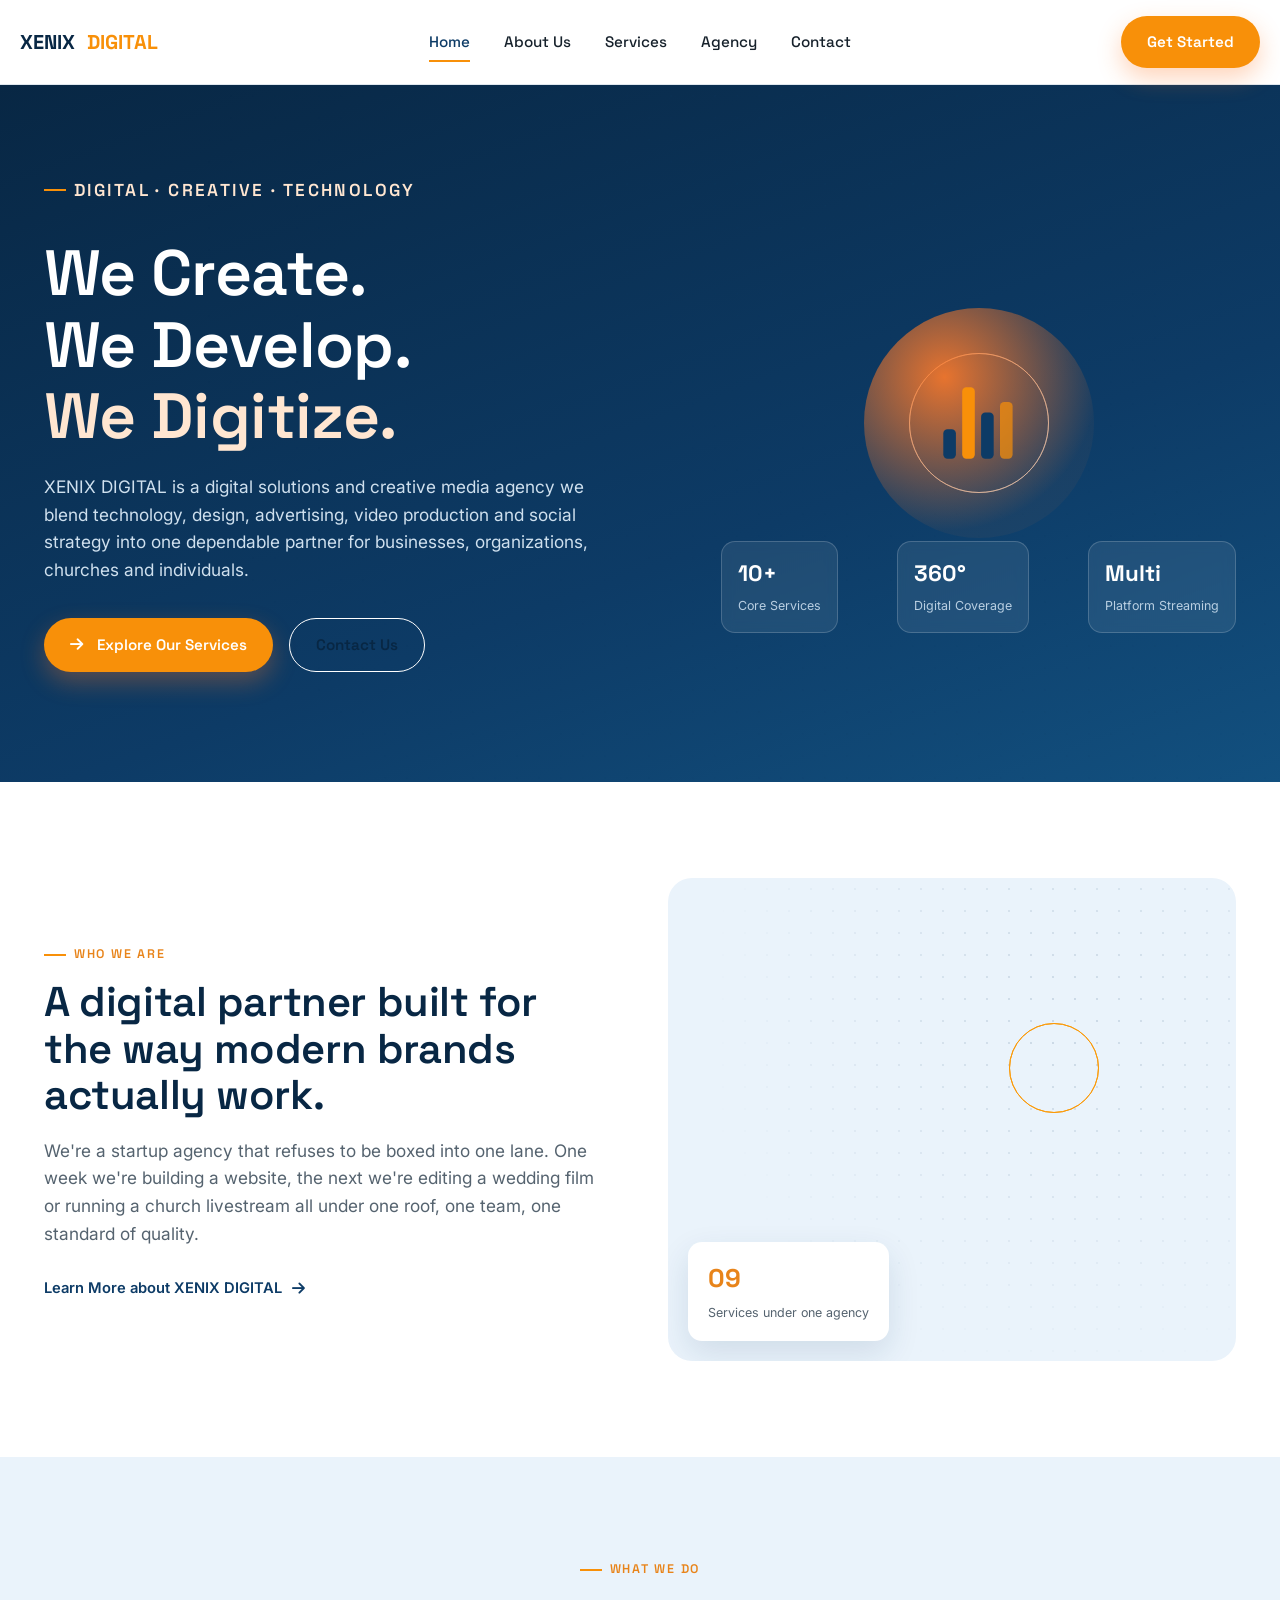
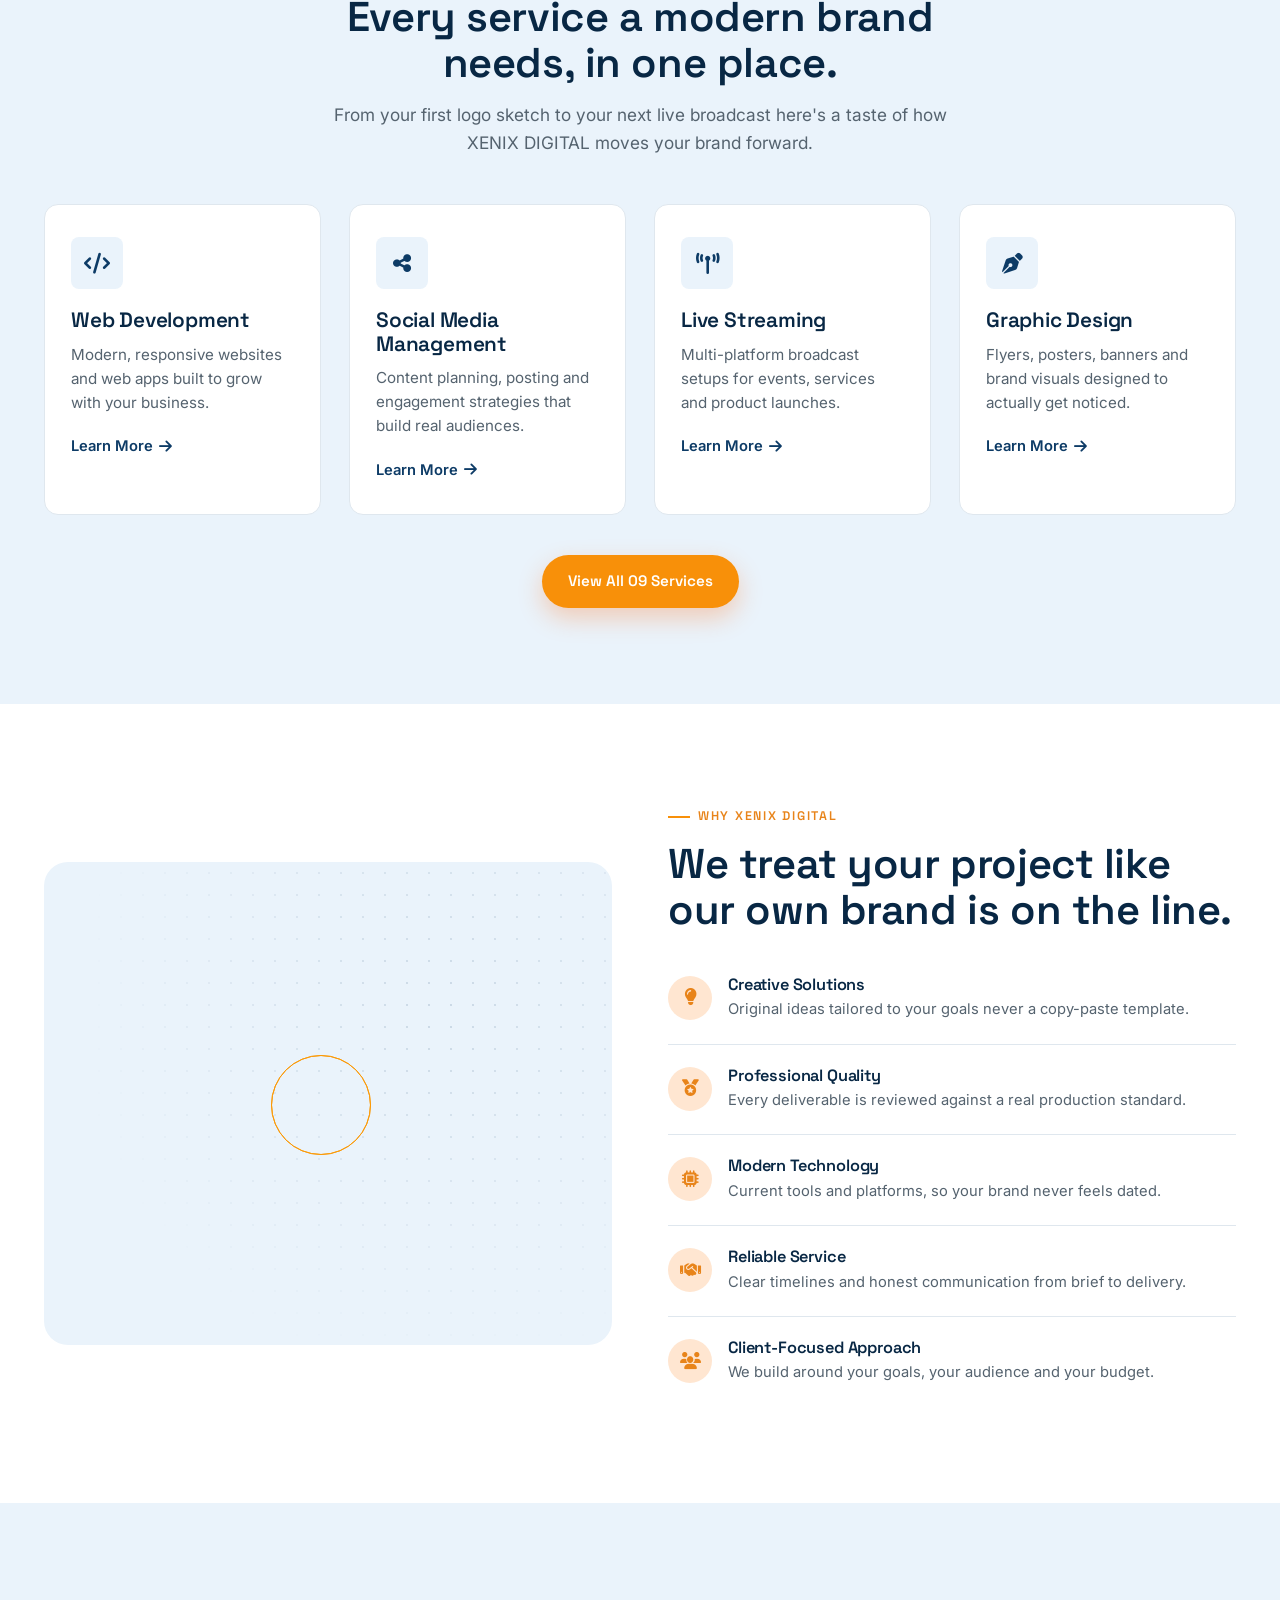
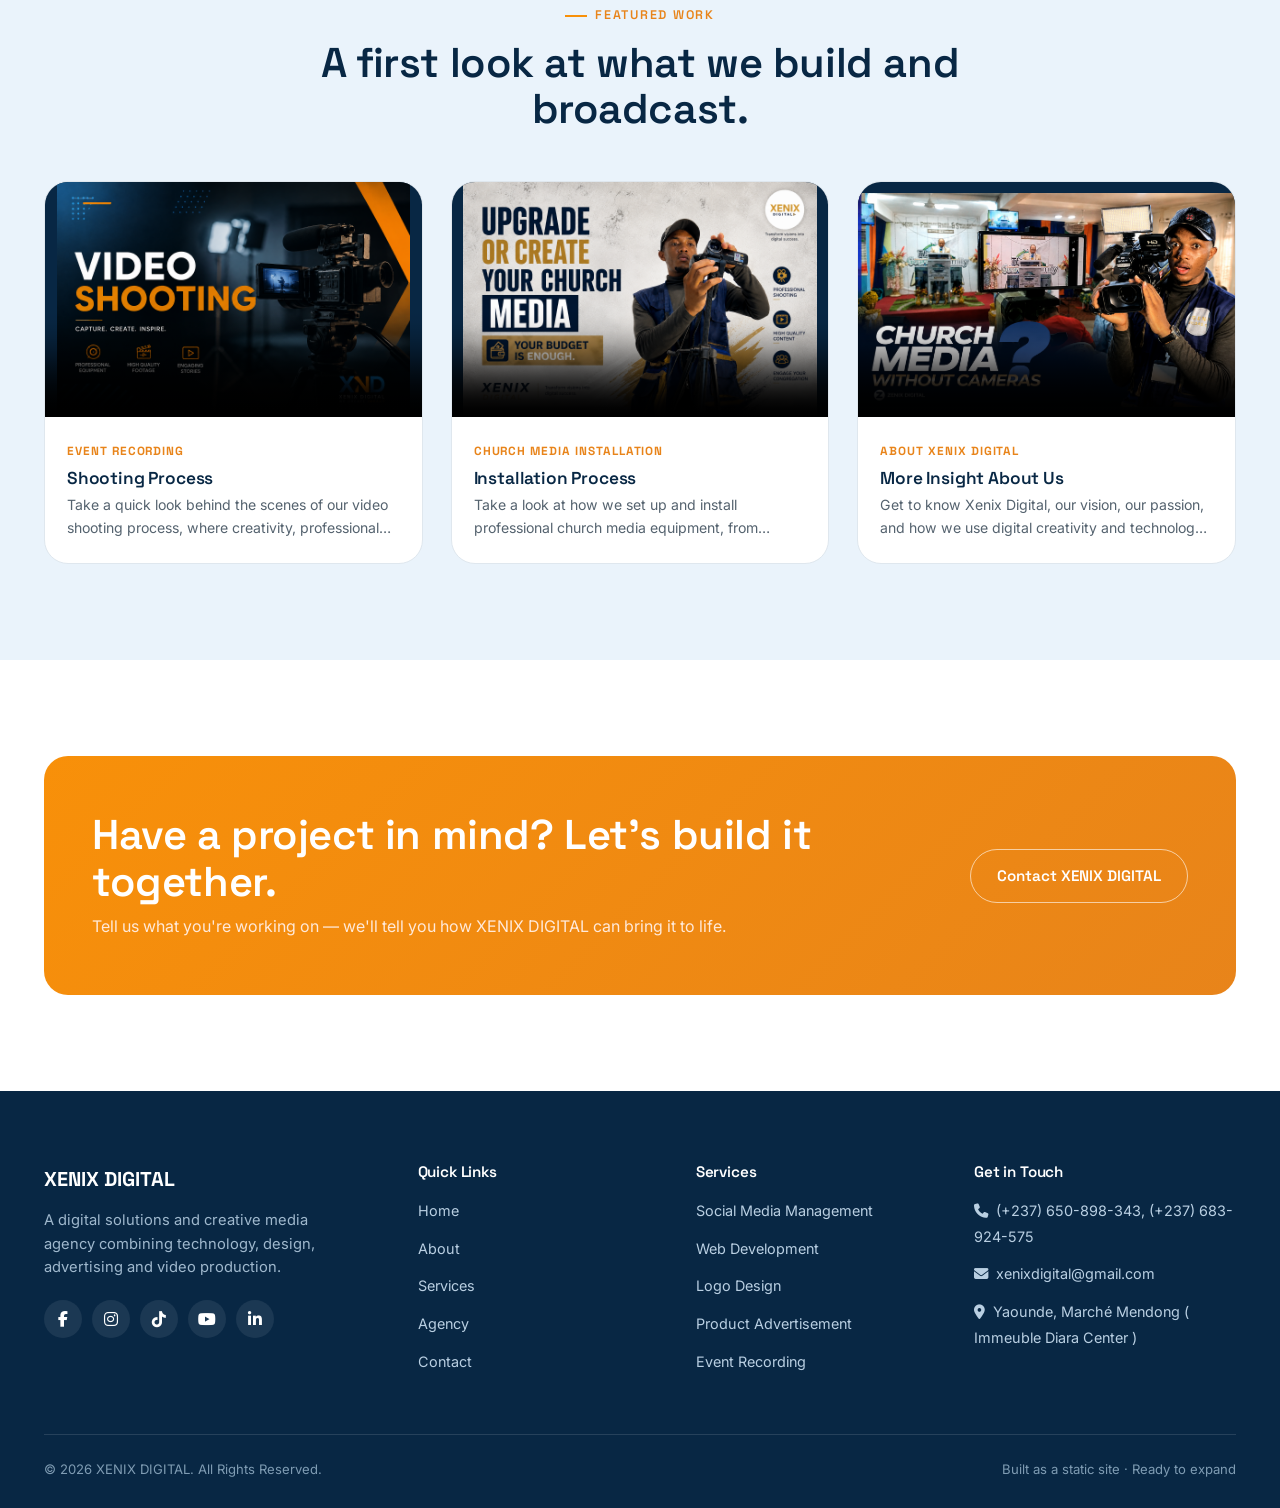
==== commit e37c26a3: "Add Google Search Console verification tag" ====
--- a/index.html
+++ b/index.html
@@ -10,6 +10,7 @@
       name="description"
       content="XENIX DIGITAL is a digital solutions and creative media agency offering web development, social media management, branding, video production, live streaming and more."
     />
+    <meta name="google-site-verification" content="_FLMcHw5nt5LZ2lO-E1ccPK2fdYk04Swbp3C398Gvig" />
     <link rel="icon" type="image/svg+xml" href="assets/logos/favicon.svg" />
     <link rel="preconnect" href="https://fonts.googleapis.com" />
     <link
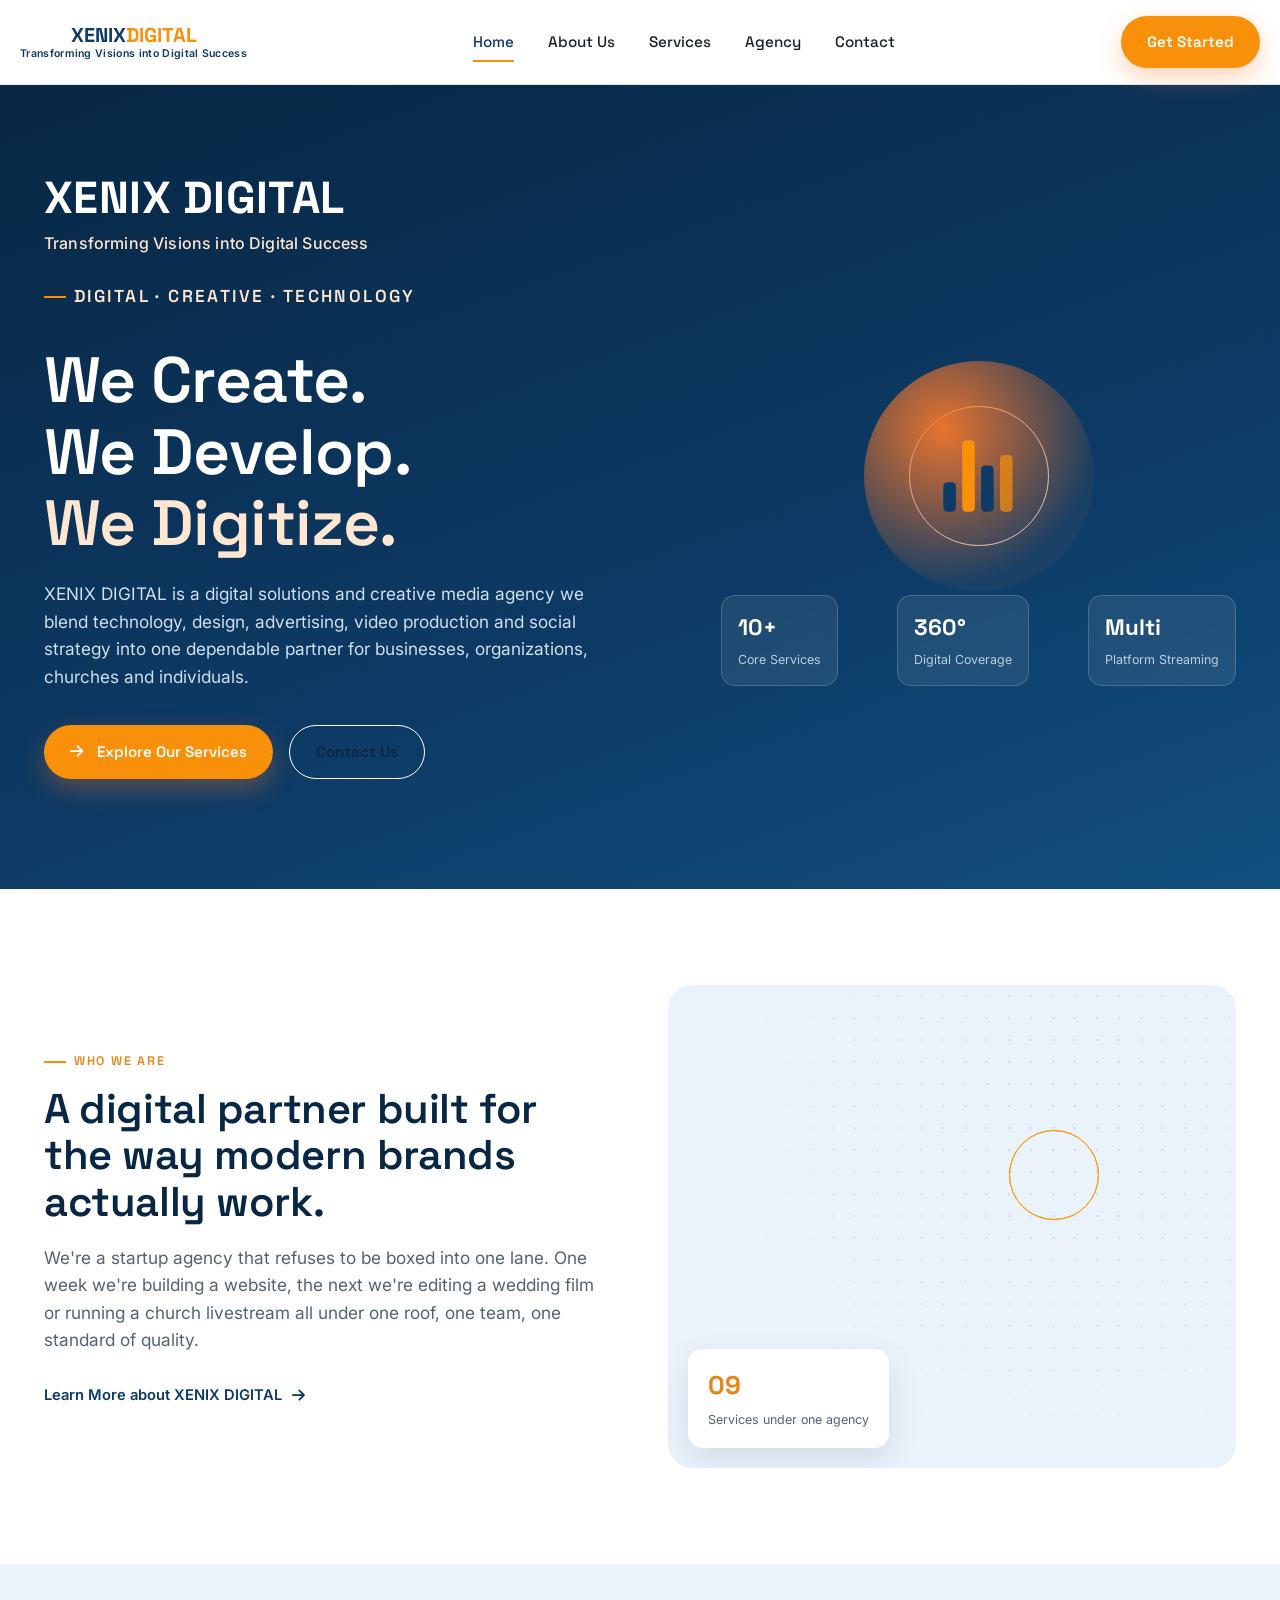
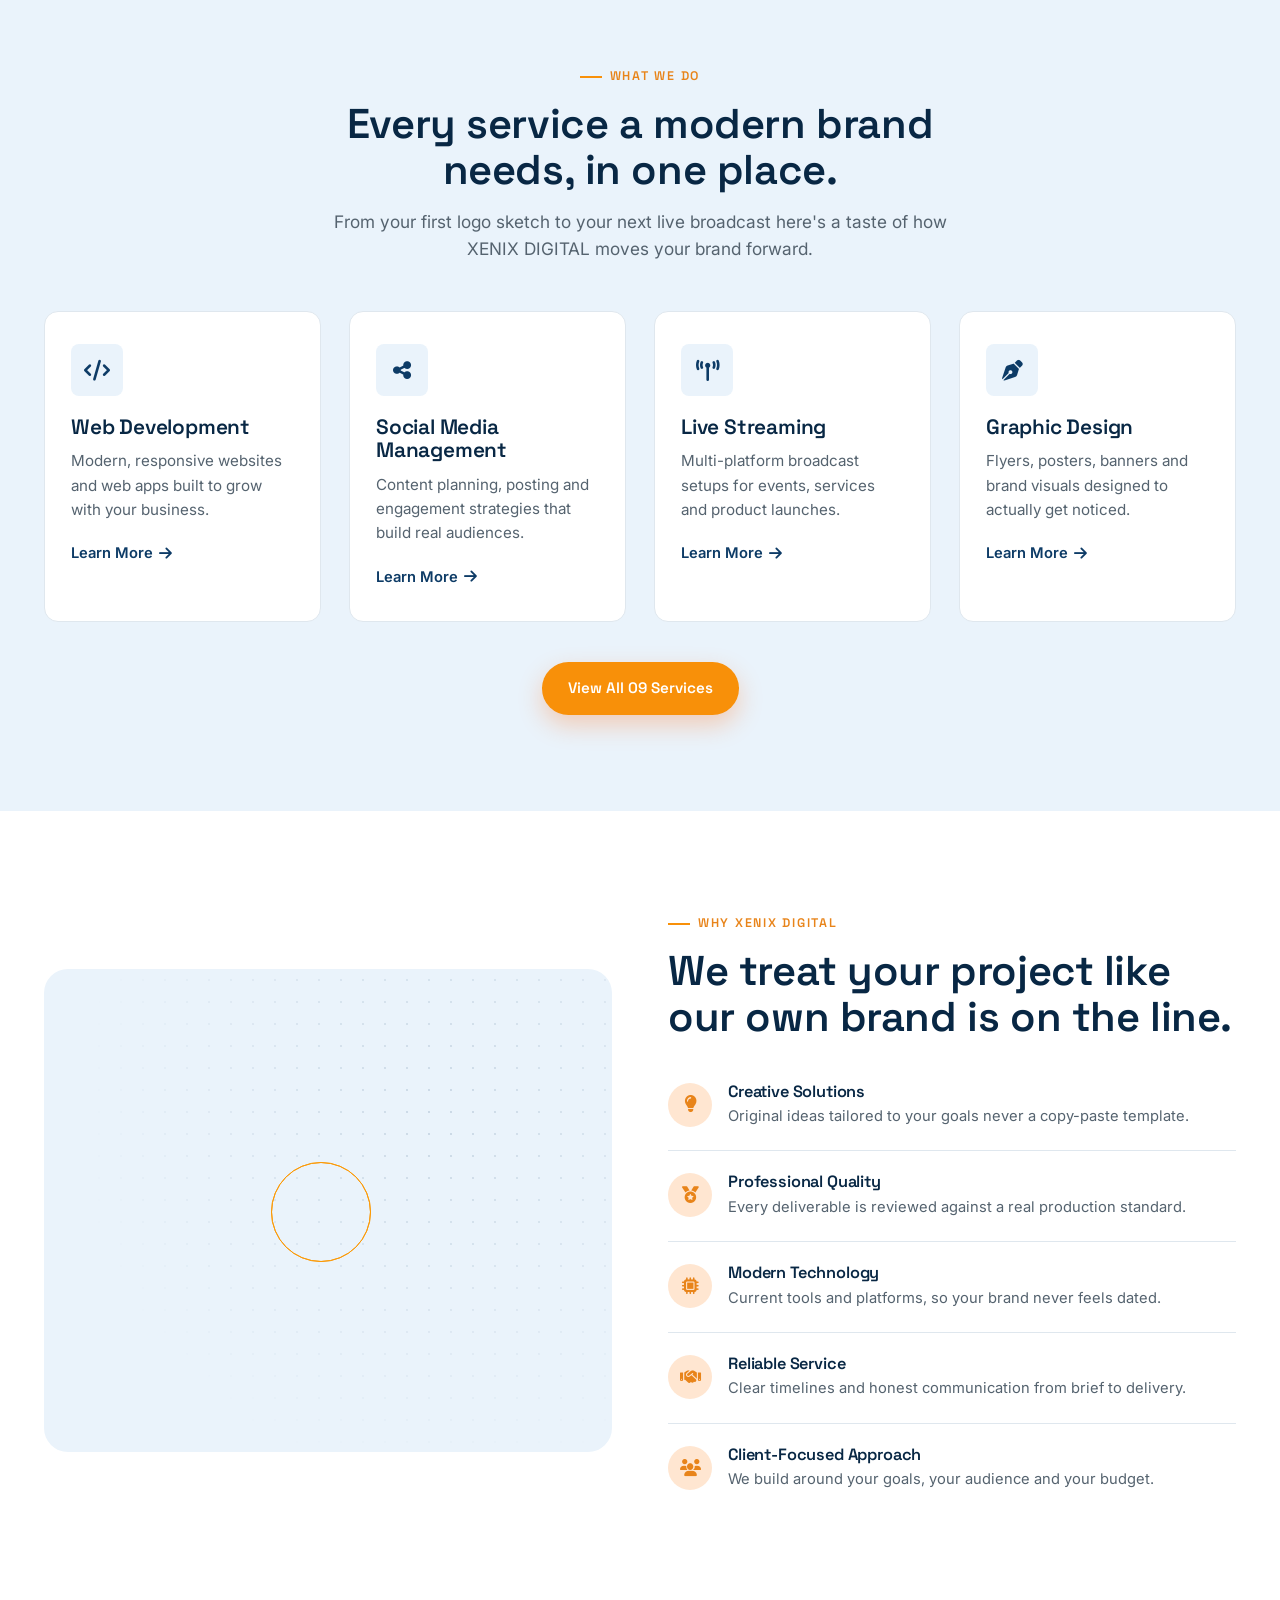
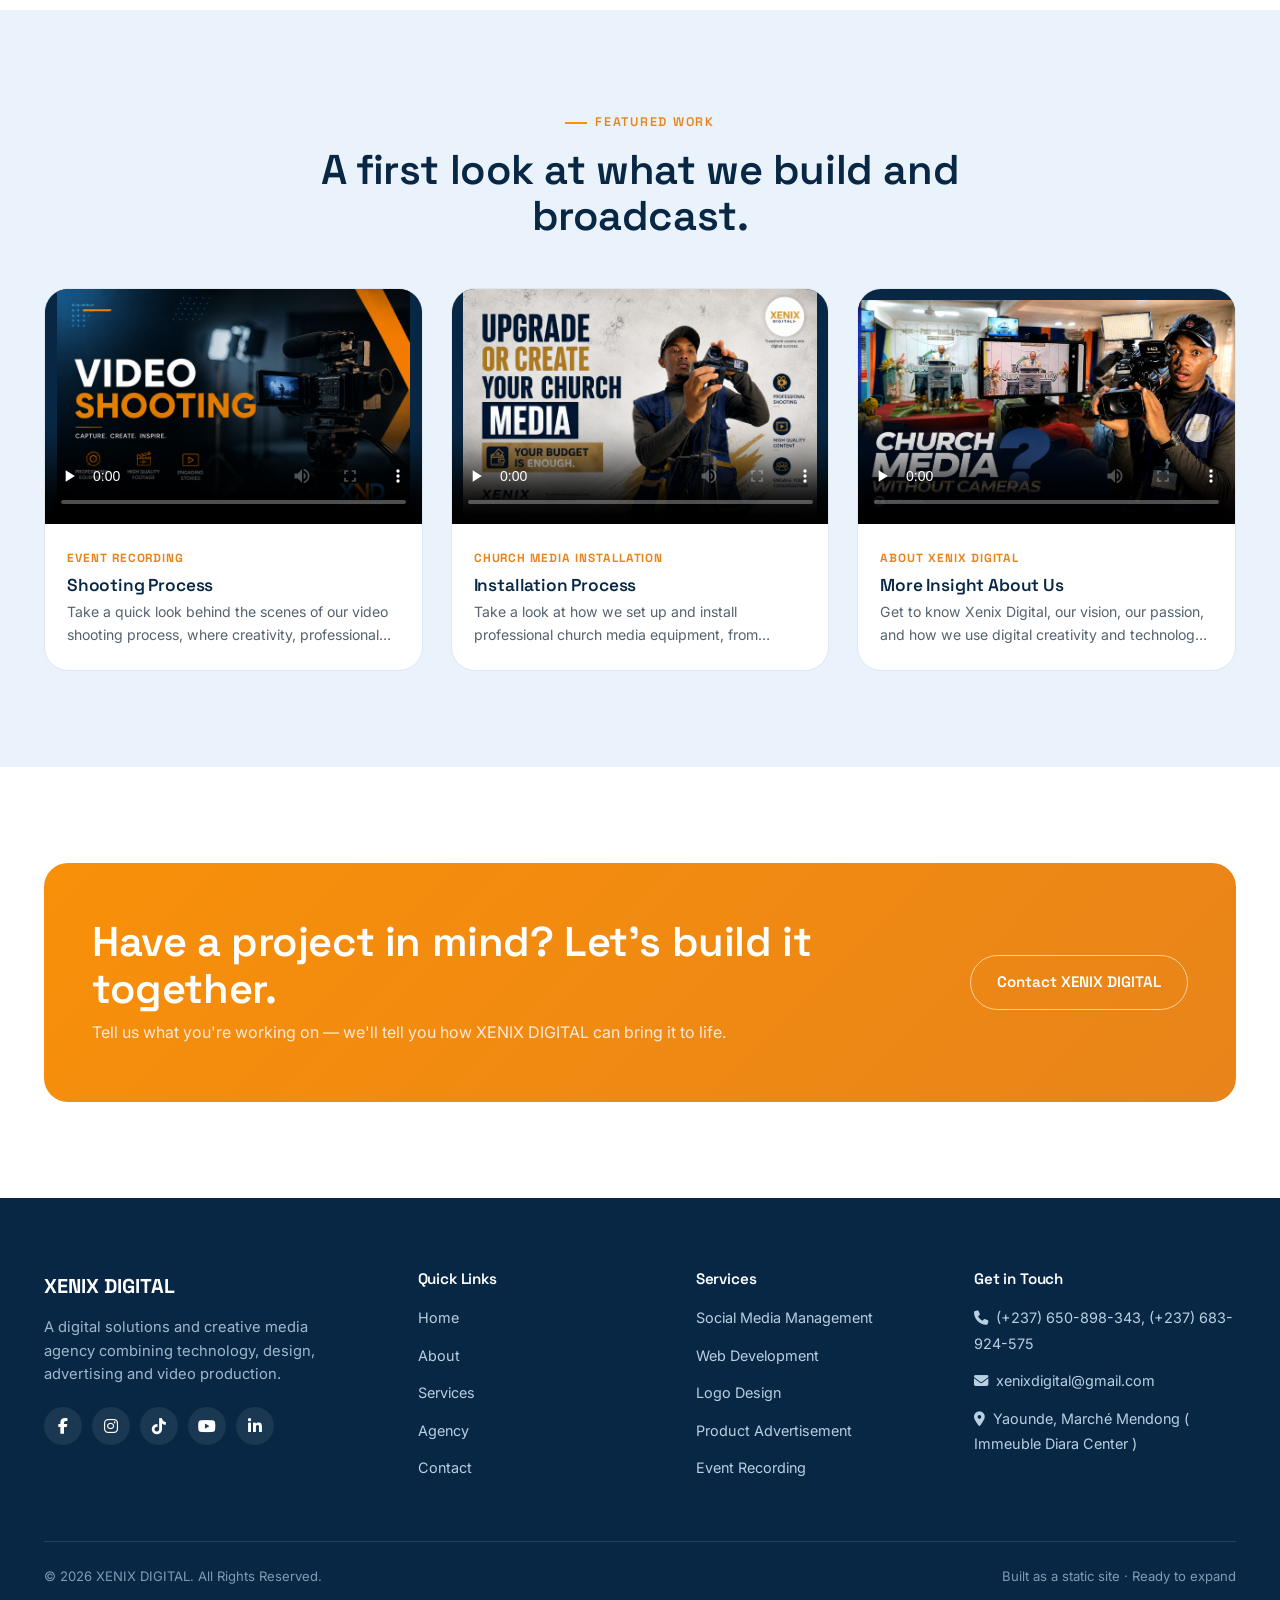
==== commit 817a242e: "update5" ====
--- a/index.html
+++ b/index.html
@@ -27,7 +27,10 @@
     <!-- ============ HEADER ============ -->
     <header class="site-header">
       <div class="container nav">
-        <a href="index.html" class="brand"> XENIX<span>DIGITAL</span> </a>
+        <a href="index.html" class="brand">
+          <span class="brand-name">XENIX<span>DIGITAL</span></span>
+          <span class="brand-slogan">Transforming Visions into Digital Success</span>
+        </a>
         <nav class="nav-links" id="nav-links">
           <a href="index.html">Home</a>
           <a href="about.html">About Us</a>
@@ -54,6 +57,10 @@
       <div class="dot-grid"></div>
       <div class="container">
         <div class="hero-copy">
+          <div class="hero-brand">
+            <span class="hero-brand-name">XENIX DIGITAL</span>
+            <span class="hero-brand-slogan">Transforming Visions into Digital Success</span>
+          </div>
           <p class="eyebrow">Digital · Creative · Technology</p>
           <h1>We Create. <br />We Develop. <br /><em>We Digitize.</em></h1>
           <p>
--- a/css/style.css
+++ b/css/style.css
@@ -397,7 +397,7 @@
 }
 
 .brand span {
-  color: var(--primary-orange);
+  color: var(--primary-blue);
 }
 
 .brand-mark {
@@ -409,6 +409,34 @@
 
 .footer-brand .brand-mark {
   height: 34px;
+}
+
+.site-header .brand {
+  flex-direction: column;
+  align-items: center;
+  gap: 1px;
+  line-height: 1.15;
+  text-align: center;
+}
+
+.brand-name {
+  font-family: var(--font-display);
+  font-weight: 700;
+  font-size: 1.25rem;
+  color: var(--primary-blue-deep);
+}
+
+.brand-name span {
+  color: var(--primary-orange);
+}
+
+.brand-slogan {
+  display: block;
+  font-family: var(--font-body);
+  font-size: 0.66rem;
+  font-weight: 600;
+  letter-spacing: 0.03em;
+  color: var(--gray);
 }
 
 .nav-links {
@@ -547,6 +575,30 @@
   align-items: center;
 }
 
+.hero-brand {
+  margin-bottom: 24px;
+}
+
+.hero-brand-name {
+  display: block;
+  font-family: var(--font-display);
+  font-weight: 700;
+  font-size: clamp(1.9rem, 4.2vw, 2.8rem);
+  color: var(--white);
+  letter-spacing: 0.01em;
+  line-height: 1.1;
+}
+
+.hero-brand-slogan {
+  display: block;
+  margin-top: 8px;
+  font-family: var(--font-body);
+  font-size: 1rem;
+  font-weight: 500;
+  color: var(--light-orange);
+  letter-spacing: 0.01em;
+}
+
 .hero-copy .eyebrow {
   color: var(--light-orange);
 }
@@ -1707,6 +1759,14 @@
     gap: 18px;
   }
 
+  .hero-brand {
+    margin-bottom: 18px;
+  }
+
+  .hero-brand-slogan {
+    font-size: 0.9rem;
+  }
+
   .hero-copy h1 {
     margin-bottom: 16px;
   }
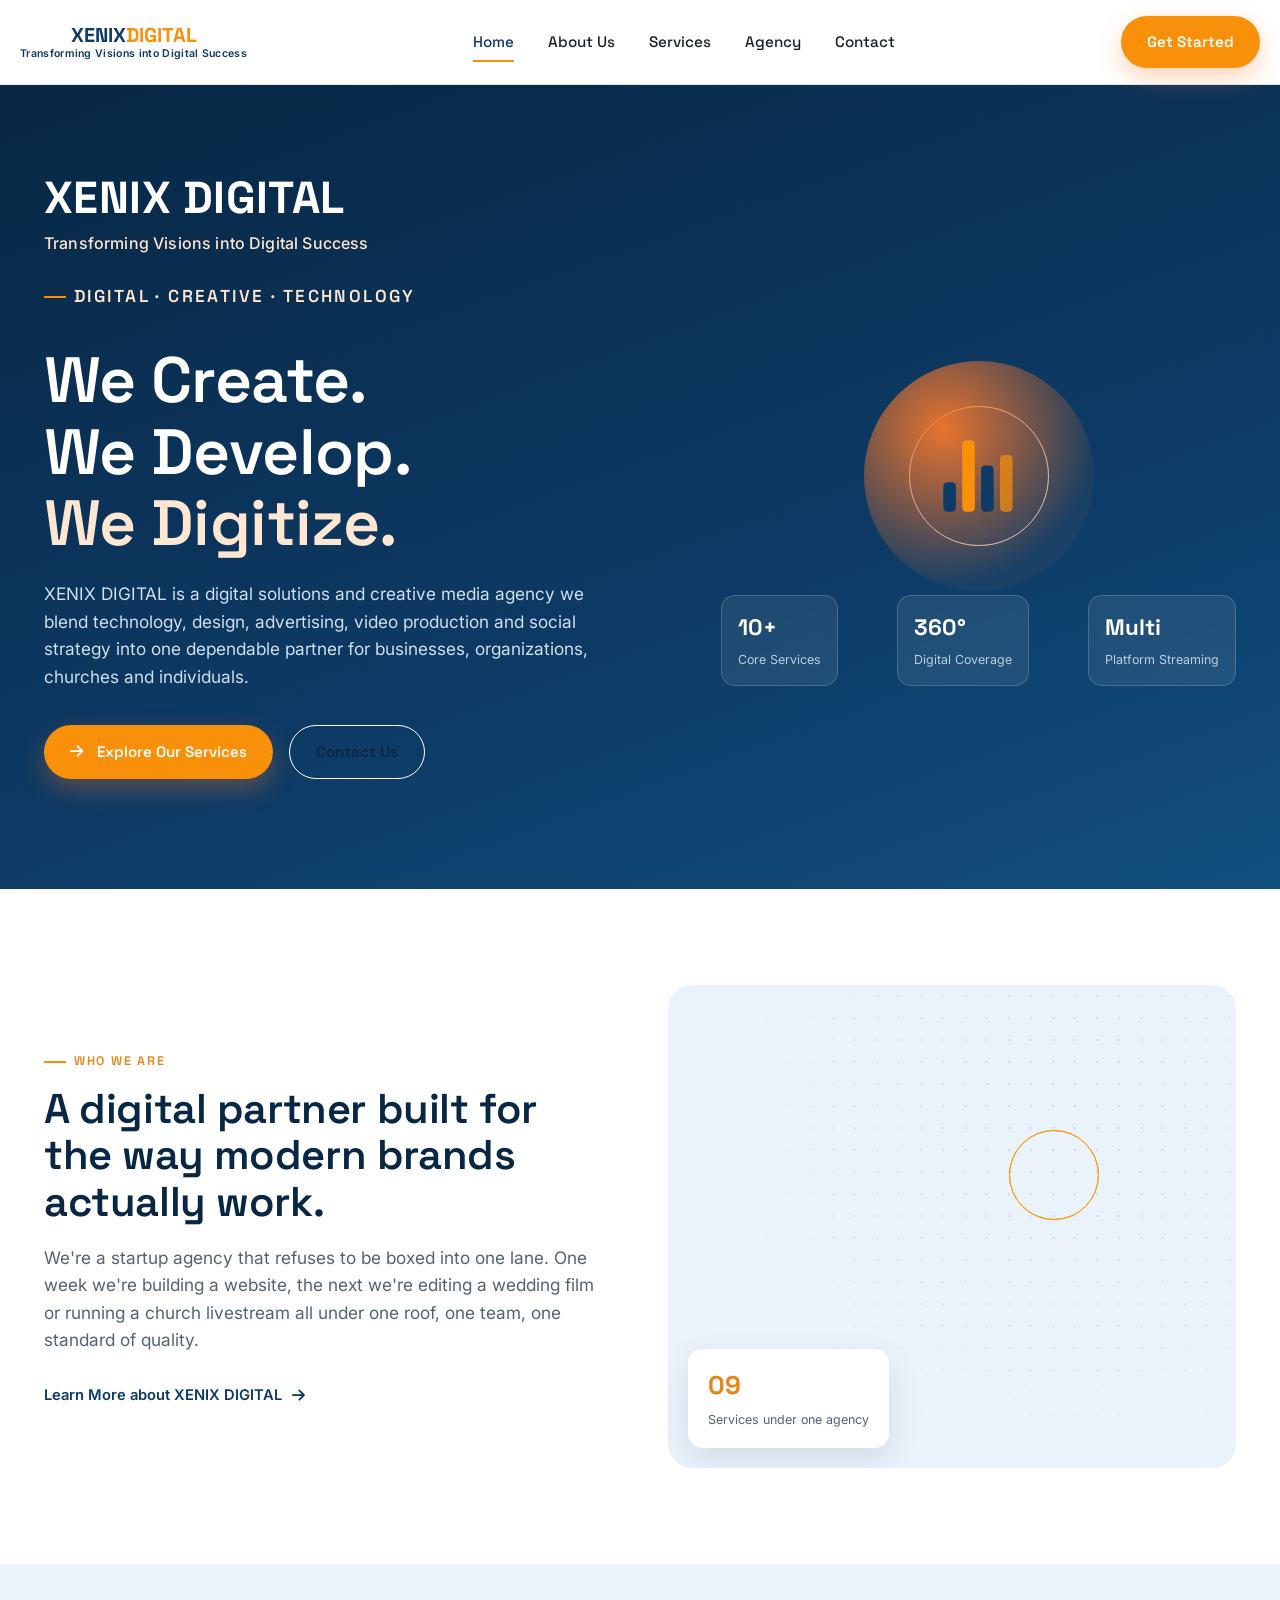
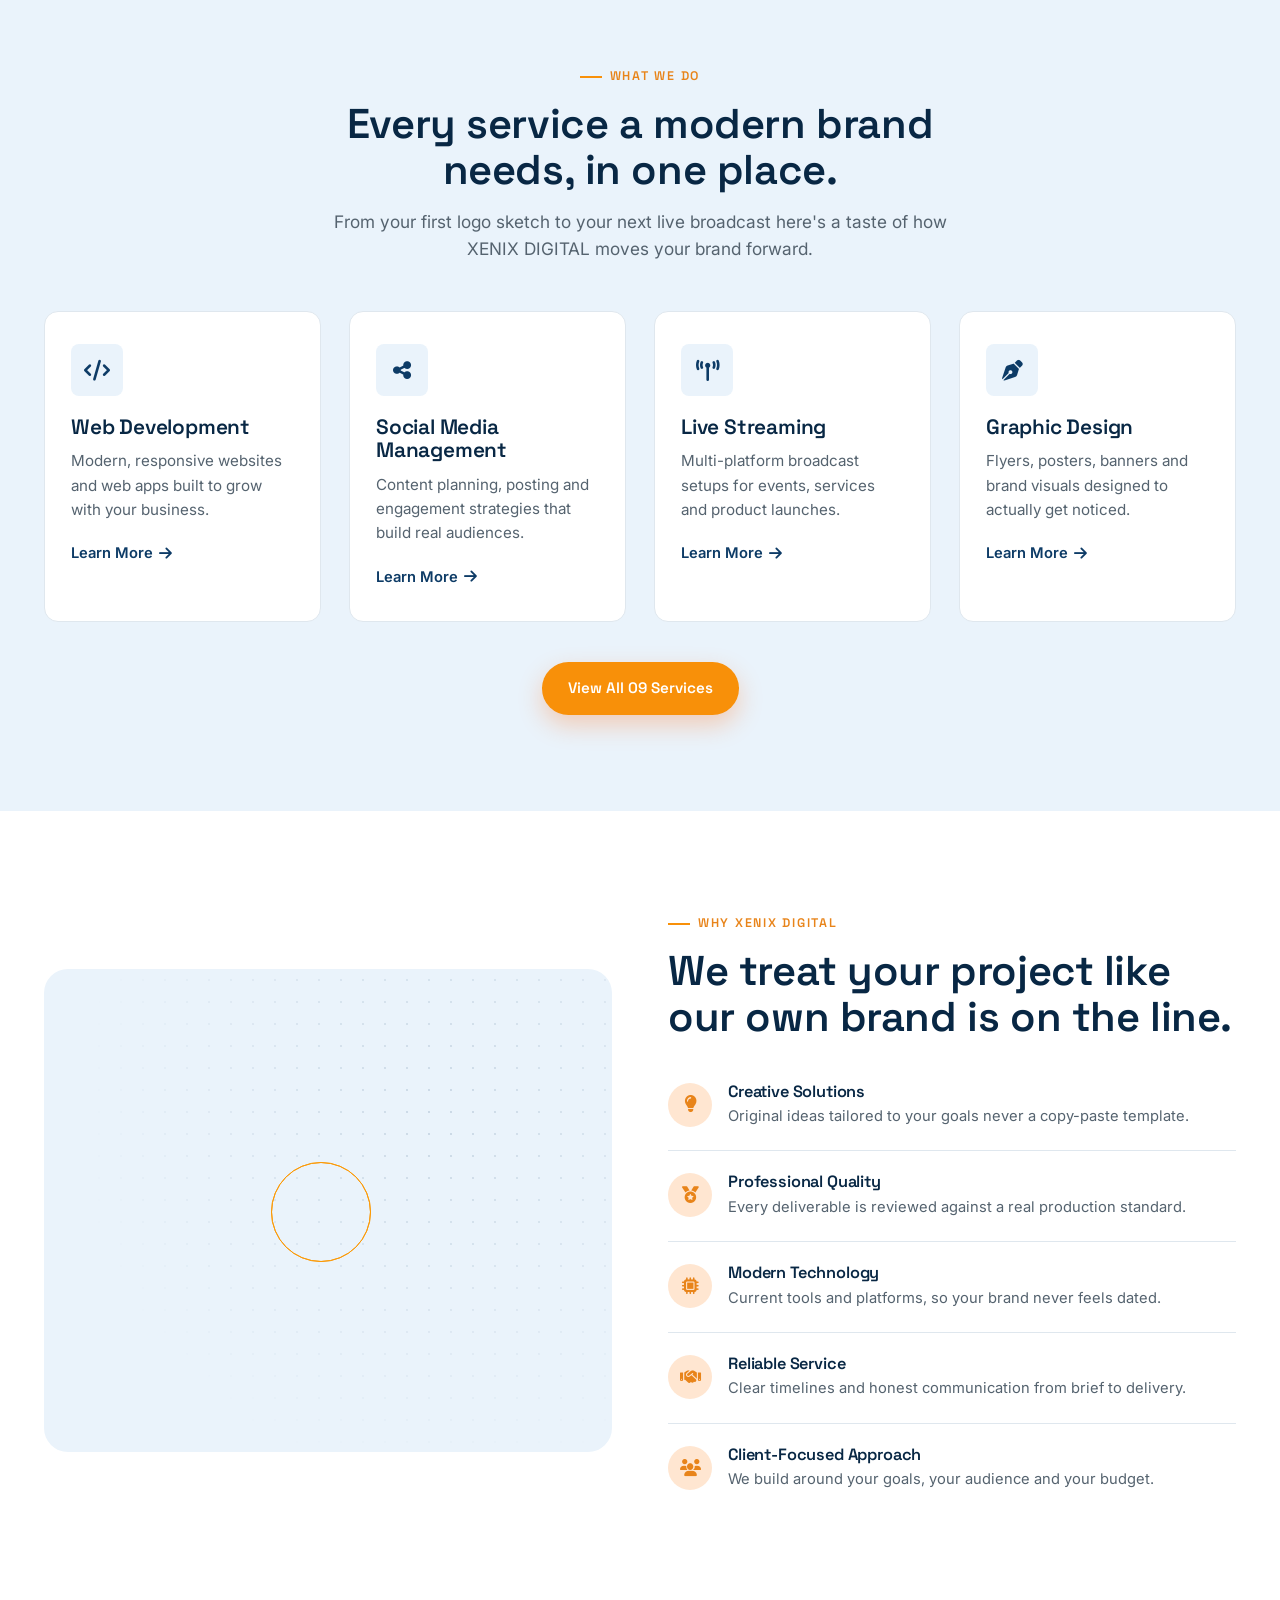
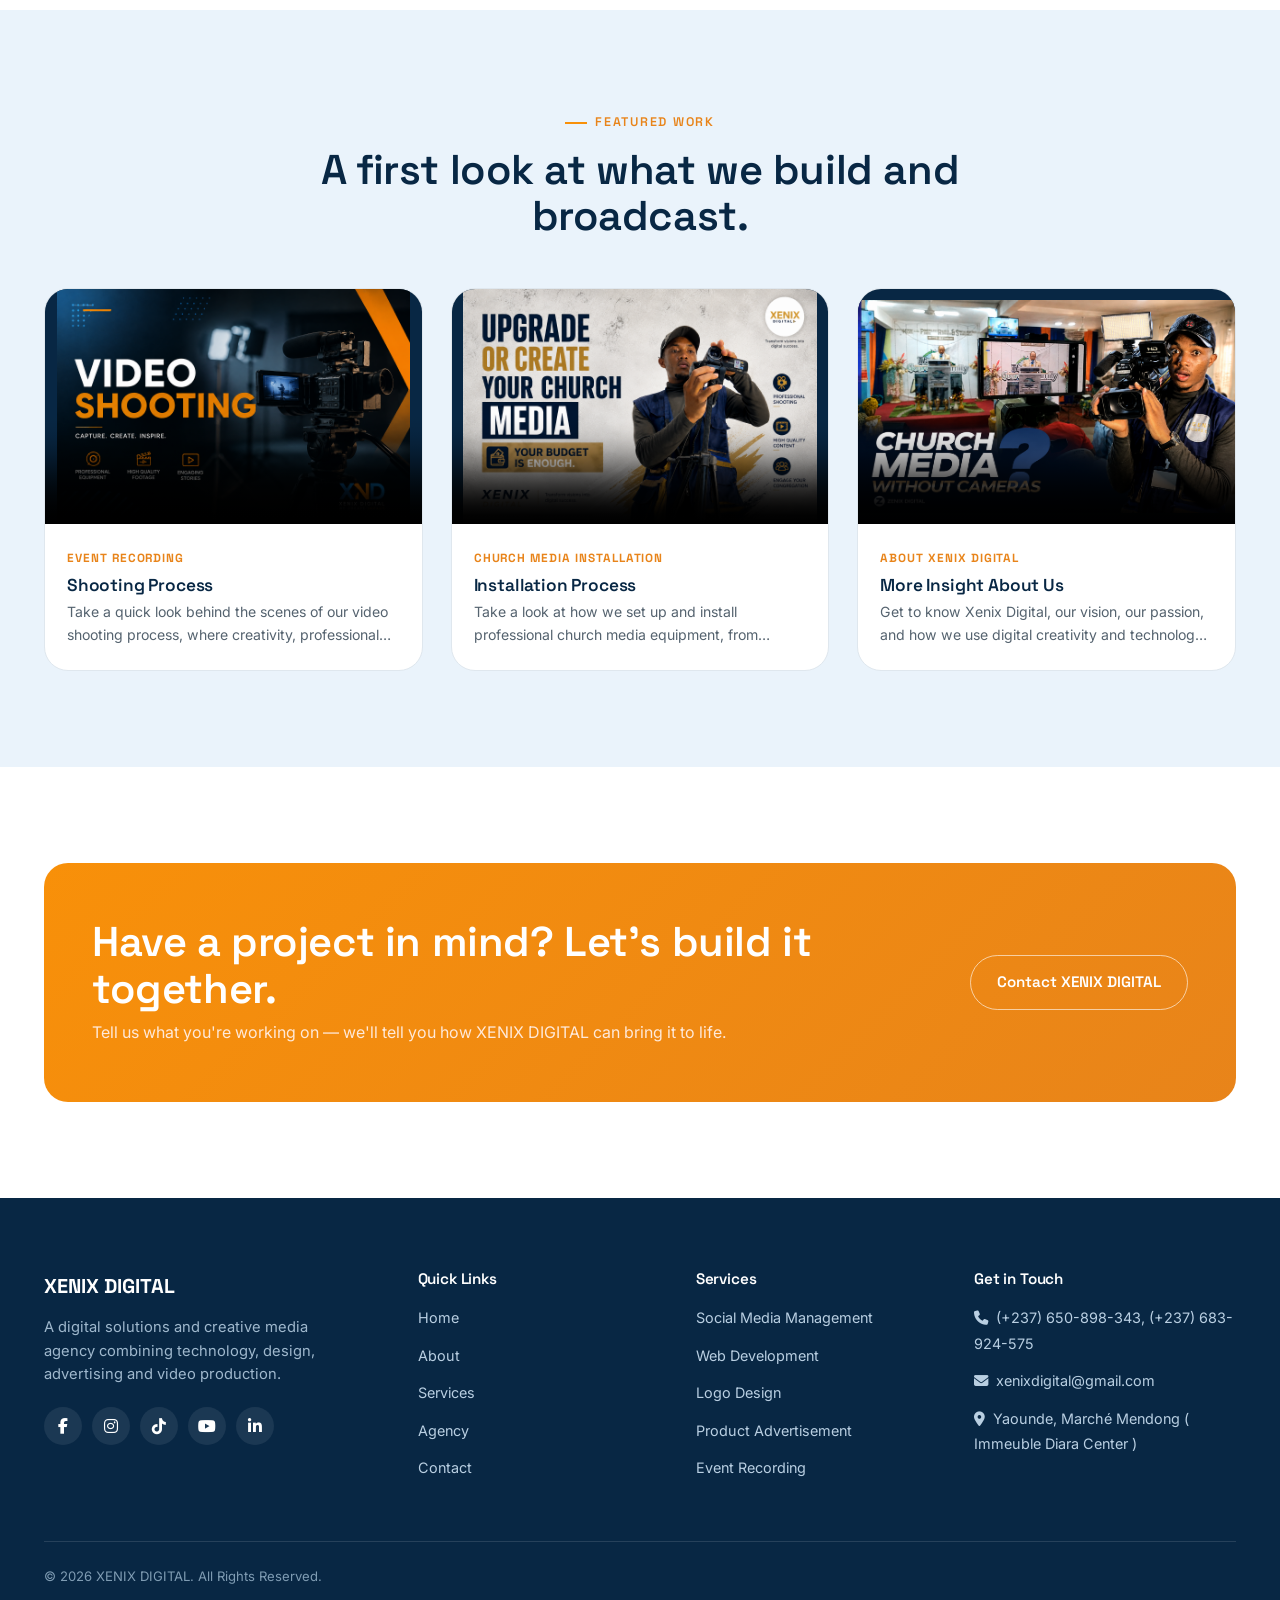
==== commit 65d88c88: "update5" ====
--- a/index.html
+++ b/index.html
@@ -528,7 +528,7 @@
             >© <span id="year">2026</span> XENIX DIGITAL. All Rights
             Reserved.</span
           >
-          <span>Built as a static site · Ready to expand</span>
+          <!-- <span>Built as a static site · Ready to expand</span> -->
         </div>
       </div>
     </footer>
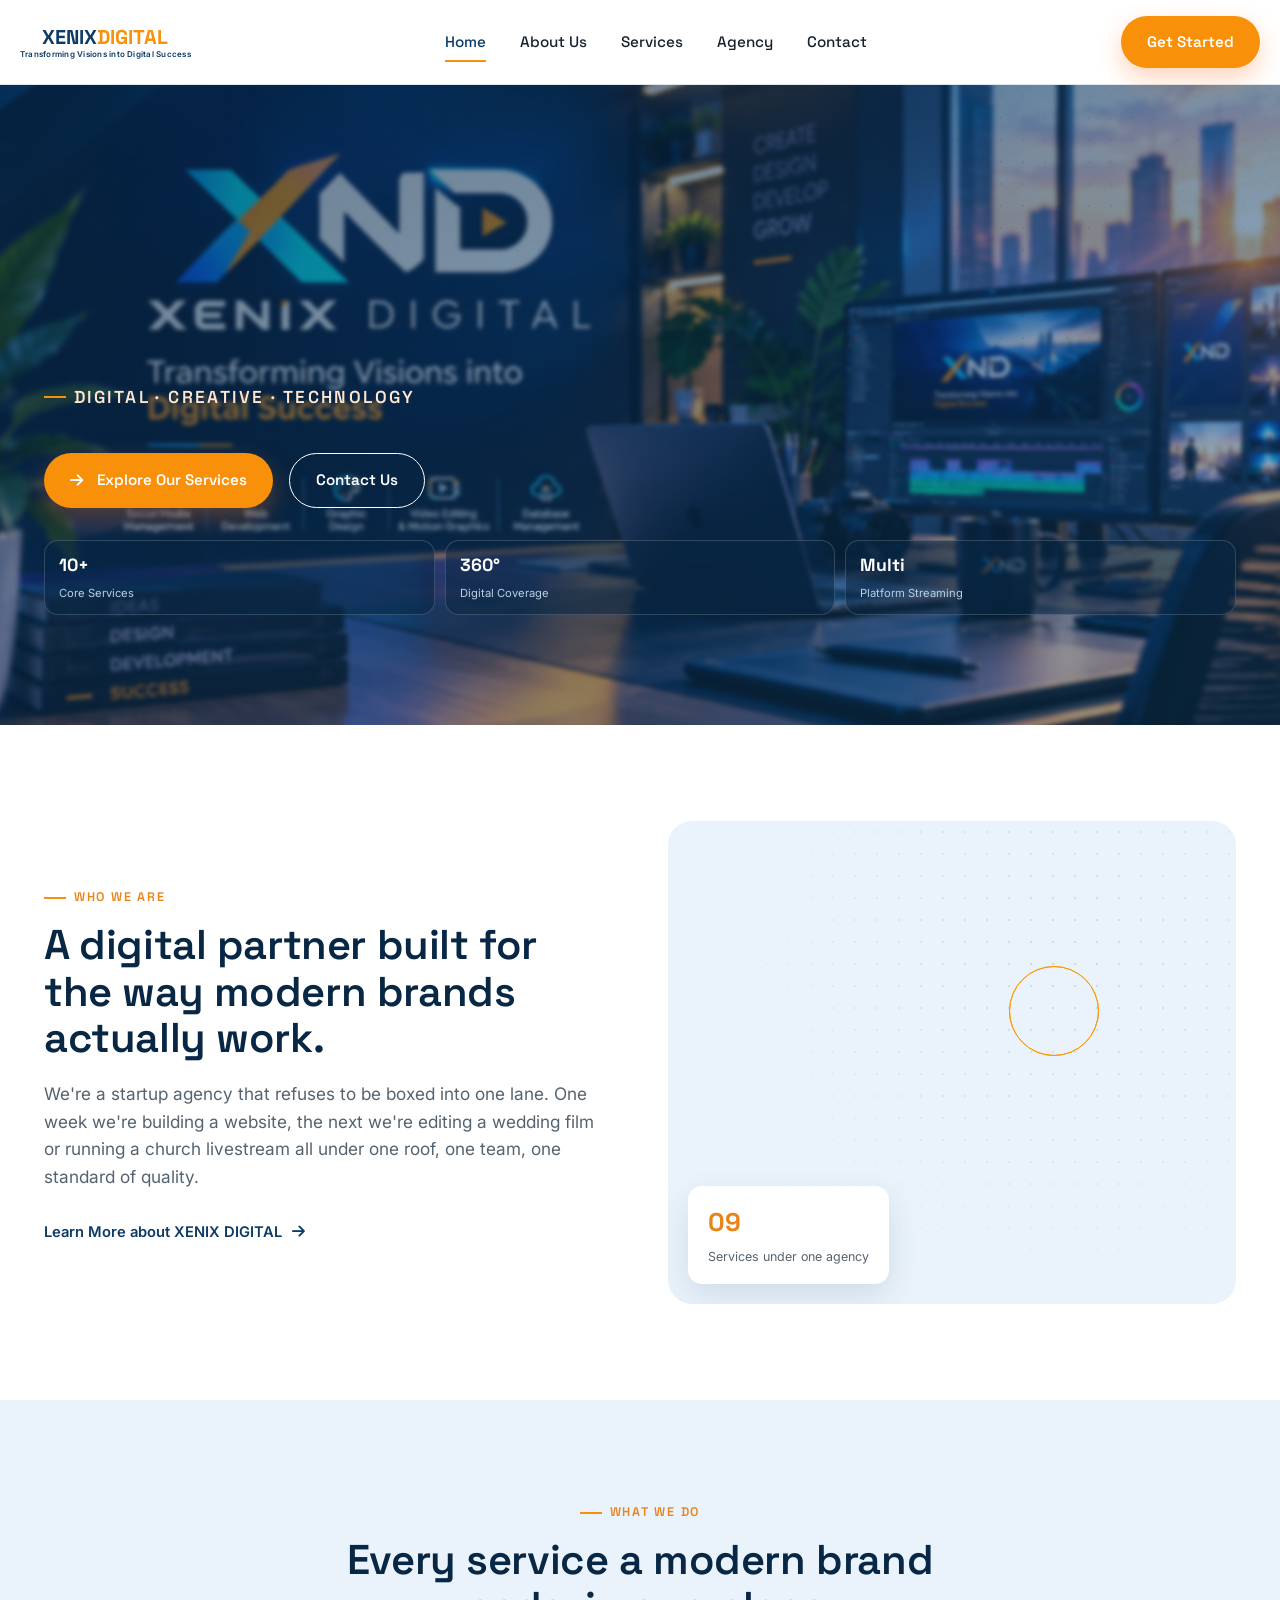
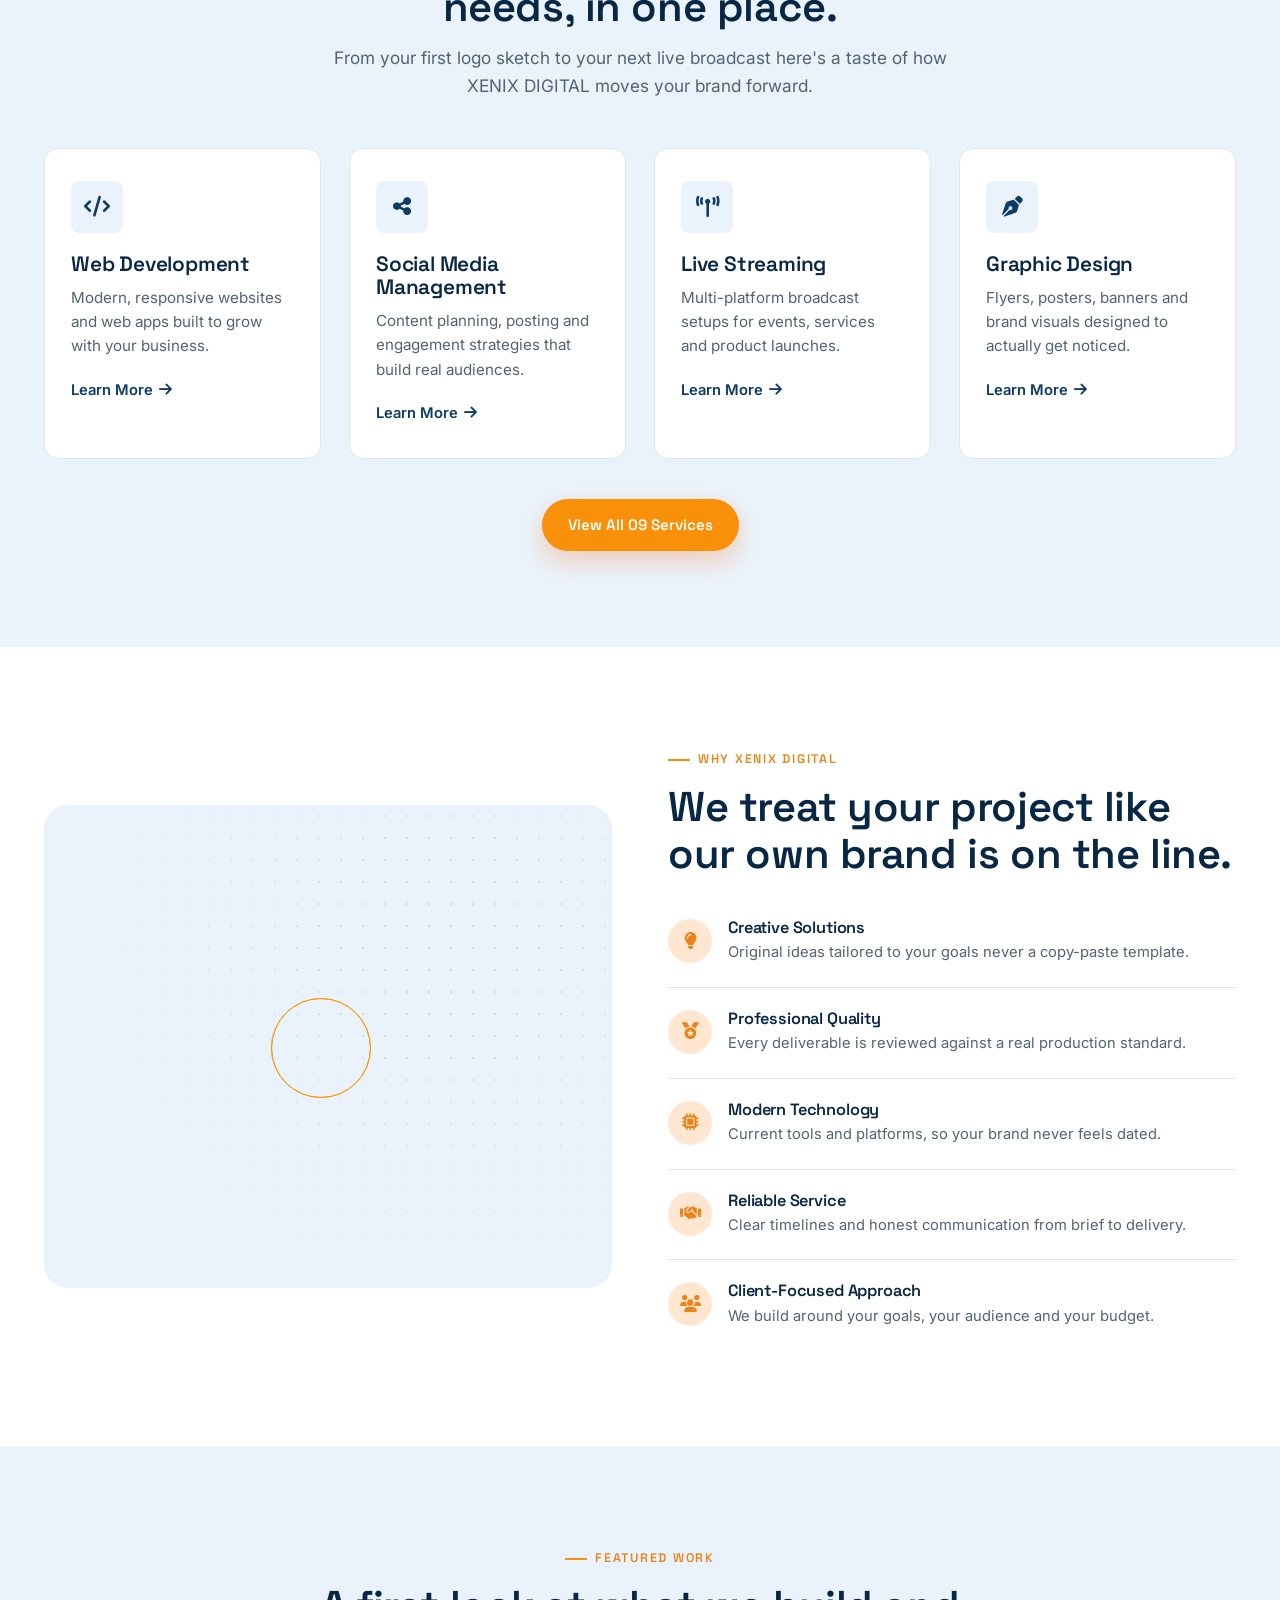
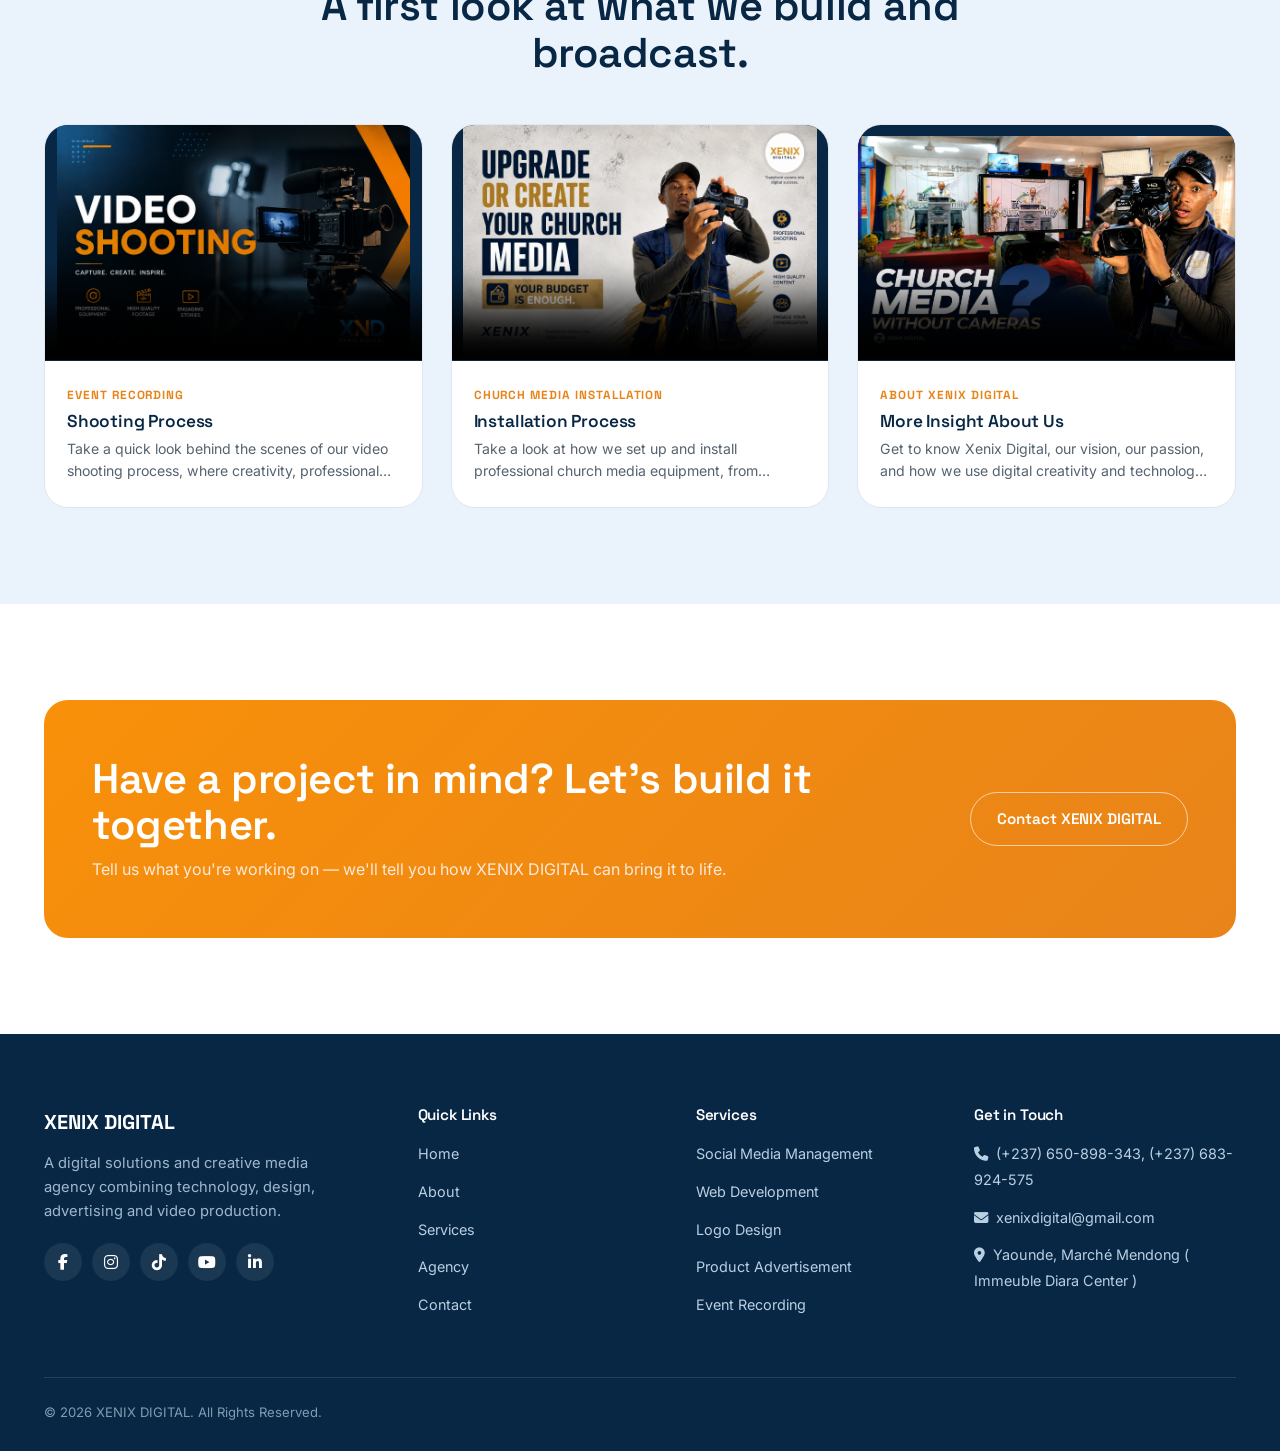
==== commit d4f47c9b: "Apply hero background to page-hero, style breadcrumb as visible buttons" ====
--- a/index.html
+++ b/index.html
@@ -57,63 +57,19 @@
       <div class="dot-grid"></div>
       <div class="container">
         <div class="hero-copy">
-          <div class="hero-brand">
-            <span class="hero-brand-name">XENIX DIGITAL</span>
-            <span class="hero-brand-slogan">Transforming Visions into Digital Success</span>
-          </div>
           <p class="eyebrow">Digital · Creative · Technology</p>
-          <h1>We Create. <br />We Develop. <br /><em>We Digitize.</em></h1>
-          <p>
+           <!-- <p> 
             XENIX DIGITAL is a digital solutions and creative media agency we
             blend technology, design, advertising, video production and social
             strategy into one dependable partner for businesses, organizations,
             churches and individuals.
-          </p>
+          </p>  -->
           <div class="btn-row">
             <a href="services.html" class="btn btn-primary"
               ><i class="fa-solid fa-arrow-right"></i>&nbsp;Explore Our
               Services</a
             >
             <a href="contact.html" class="btn btn-outline">Contact Us</a>
-          </div>
-        </div>
-        <div class="hero-visual">
-          <div class="signal-rings">
-            <span
-              class="ring"
-              style="
-                width: 140px;
-                height: 140px;
-                top: 50%;
-                left: 50%;
-                transform: translate(-50%, -50%);
-              "
-            ></span>
-            <span
-              class="ring"
-              style="
-                width: 140px;
-                height: 140px;
-                top: 50%;
-                left: 50%;
-                transform: translate(-50%, -50%);
-              "
-            ></span>
-            <span
-              class="ring"
-              style="
-                width: 140px;
-                height: 140px;
-                top: 50%;
-                left: 50%;
-                transform: translate(-50%, -50%);
-              "
-            ></span>
-          </div>
-          <div class="hero-orb">
-            <span class="signal-mark"
-              ><span></span><span></span><span></span><span></span
-            ></span>
           </div>
           <div class="hero-stats">
             <div class="hero-stat">
--- a/css/style.css
+++ b/css/style.css
@@ -220,8 +220,11 @@
   font-size: 0.95rem;
   padding: 14px 26px;
   border-radius: 100px;
-  transition: transform var(--transition), box-shadow var(--transition),
-    background var(--transition), color var(--transition);
+  transition:
+    transform var(--transition),
+    box-shadow var(--transition),
+    background var(--transition),
+    color var(--transition);
   white-space: nowrap;
 }
 
@@ -239,7 +242,7 @@
 
 .btn-outline {
   background: transparent;
-  color: var(--primary-blue-deep);
+  color: var(--white);
   border: 1.5px solid var(--white);
 }
 
@@ -360,7 +363,10 @@
 .dot-grid {
   position: absolute;
   inset: 0;
-  background-image: radial-gradient(rgba(13, 59, 102, 0.14) 1.4px, transparent 1.4px);
+  background-image: radial-gradient(
+    rgba(13, 59, 102, 0.14) 1.4px,
+    transparent 1.4px
+  );
   background-size: 22px 22px;
   mask-image: radial-gradient(circle at 70% 30%, black, transparent 70%);
   pointer-events: none;
@@ -433,7 +439,7 @@
 .brand-slogan {
   display: block;
   font-family: var(--font-body);
-  font-size: 0.66rem;
+  font-size: 0.5rem;
   font-weight: 600;
   letter-spacing: 0.03em;
   color: var(--gray);
@@ -497,7 +503,9 @@
   height: 2px;
   background: var(--primary-blue-deep);
   border-radius: 2px;
-  transition: transform var(--transition), opacity var(--transition);
+  transition:
+    transform var(--transition),
+    opacity var(--transition);
 }
 
 .nav-toggle.open span:nth-child(1) {
@@ -526,7 +534,9 @@
     transform: translateY(-12px);
     opacity: 0;
     visibility: hidden;
-    transition: opacity var(--transition), transform var(--transition),
+    transition:
+      opacity var(--transition),
+      transform var(--transition),
       visibility var(--transition);
     border-bottom: 1px solid var(--border);
     box-shadow: var(--shadow-md);
@@ -561,42 +571,44 @@
 .hero {
   position: relative;
   padding: 88px 0 110px;
-  background: linear-gradient(160deg, var(--primary-blue-deep) 0%, var(--primary-blue) 62%, #12507f 100%);
+  min-height: 640px;
+  display: flex;
+  flex-direction: column;
+  justify-content: flex-end;
   color: var(--white);
   overflow: hidden;
+}
+
+.hero::before {
+  content: "";
+  position: absolute;
+  top: -15px;
+  left: -15px;
+  right: -15px;
+  bottom: -15px;
+  background-image:
+    linear-gradient(
+      160deg,
+      rgba(8, 39, 68, 0.62) 0%,
+      rgba(13, 59, 102, 0.5) 55%,
+      rgba(18, 80, 127, 0.42) 100%
+    ),
+    url("../assets/images/hero-bg.jpg");
+  background-size: cover;
+  background-position: center;
+  background-repeat: no-repeat;
+  filter: blur(2px);
+  z-index: 0;
 }
 
 .hero .container {
   position: relative;
   z-index: 2;
-  display: grid;
-  grid-template-columns: 1.1fr 0.9fr;
-  gap: 48px;
-  align-items: center;
-}
-
-.hero-brand {
-  margin-bottom: 24px;
-}
-
-.hero-brand-name {
-  display: block;
-  font-family: var(--font-display);
-  font-weight: 700;
-  font-size: clamp(1.9rem, 4.2vw, 2.8rem);
-  color: var(--white);
-  letter-spacing: 0.01em;
-  line-height: 1.1;
-}
-
-.hero-brand-slogan {
-  display: block;
-  margin-top: 8px;
-  font-family: var(--font-body);
-  font-size: 1rem;
-  font-weight: 500;
-  color: var(--light-orange);
-  letter-spacing: 0.01em;
+}
+
+.hero .container {
+  position: relative;
+  z-index: 2;
 }
 
 .hero-copy .eyebrow {
@@ -604,16 +616,6 @@
 }
 .hero-copy .eyebrow::before {
   background: var(--primary-orange);
-}
-
-.hero-copy h1 {
-  color: var(--white);
-  margin-bottom: 20px;
-}
-
-.hero-copy h1 em {
-  font-style: normal;
-  color: var(--light-orange);
 }
 
 .hero-copy p {
@@ -623,77 +625,50 @@
   margin-bottom: 34px;
 }
 
-.hero-visual {
-  position: relative;
-  height: 420px;
-  display: flex;
-  align-items: center;
-  justify-content: center;
-}
-
-.hero-visual .signal-rings .ring {
-  border-color: rgba(255, 230, 209, 0.4);
-}
-
-.hero-orb {
-  position: relative;
-  width: 230px;
-  height: 230px;
-  border-radius: 50%;
-  background: radial-gradient(circle at 35% 30%, rgba(255, 122, 41, 0.9), rgba(255, 122, 41, 0.05) 70%);
-  display: flex;
-  align-items: center;
-  justify-content: center;
-}
-
-.hero-orb .signal-mark {
-  transform: scale(2.1);
-}
-
 .hero-stats {
-  position: absolute;
-  bottom: 0;
-  left: 0;
-  right: 0;
-  display: flex;
-  justify-content: space-between;
-  gap: 12px;
-  z-index: 2;
+  display: flex;
+  flex-wrap: wrap;
+  gap: 10px;
+  margin-top: 32px;
 }
 
 .hero-stat {
-  background: rgba(255, 255, 255, 0.08);
-  border: 1px solid rgba(255, 255, 255, 0.18);
+  background: rgba(8, 39, 68, 0.55);
+  border: 1px solid rgba(255, 255, 255, 0.16);
   border-radius: var(--radius-md);
-  padding: 14px 16px;
-  backdrop-filter: blur(6px);
-  min-width: 108px;
+  padding: 10px 14px;
+  min-width: 0;
+  flex: 1 1 140px;
+  transition:
+    background var(--transition),
+    transform var(--transition);
+}
+
+.hero-stat:hover {
+  background: var(--white);
+  transform: translateY(-2px);
 }
 
 .hero-stat strong {
   display: block;
   font-family: var(--font-display);
-  font-size: 1.4rem;
-  color: var(--white);
+  font-size: 1.1rem;
+  color: var(--white);
+  transition: color var(--transition);
 }
 
 .hero-stat span {
-  font-size: 0.78rem;
+  font-size: 0.7rem;
   color: #b9cfe2;
-}
-
-@media (max-width: 940px) {
-  .hero .container {
-    grid-template-columns: 1fr;
-  }
-  .hero-visual {
-    height: 300px;
-    order: -1;
-  }
-  .hero-stats {
-    position: static;
-    margin-top: 24px;
-  }
+  transition: color var(--transition);
+}
+
+.hero-stat:hover strong {
+  color: var(--primary-blue-deep);
+}
+
+.hero-stat:hover span {
+  color: var(--gray);
 }
 
 /* ==========================================================================
@@ -703,9 +678,30 @@
 .page-hero {
   position: relative;
   padding: 64px 0 76px;
-  background: linear-gradient(160deg, var(--primary-blue-deep), var(--primary-blue));
   color: var(--white);
   overflow: hidden;
+}
+
+.page-hero::before {
+  content: "";
+  position: absolute;
+  top: -15px;
+  left: -15px;
+  right: -15px;
+  bottom: -15px;
+  background-image:
+    linear-gradient(
+      160deg,
+      rgba(8, 39, 68, 0.62) 0%,
+      rgba(13, 59, 102, 0.5) 55%,
+      rgba(18, 80, 127, 0.42) 100%
+    ),
+    url("../assets/images/hero-bg.jpg");
+  background-size: cover;
+  background-position: center;
+  background-repeat: no-repeat;
+  filter: blur(4px);
+  z-index: 0;
 }
 
 .page-hero .container {
@@ -729,14 +725,25 @@
 
 .breadcrumb {
   display: flex;
+  align-items: center;
   gap: 8px;
   font-size: 0.85rem;
   color: #a9c4dc;
   margin-top: 18px;
 }
 
-.breadcrumb a {
-  color: var(--light-orange);
+.breadcrumb a,
+.breadcrumb span:last-child {
+  background: rgba(0, 0, 0, 0.55);
+  color: var(--white);
+  padding: 5px 12px;
+  border-radius: 100px;
+  transition: background var(--transition);
+}
+
+.breadcrumb a:hover {
+  background: rgba(255, 255, 255, 0.75);
+  color: #e8841a;
 }
 
 /* ==========================================================================
@@ -780,7 +787,9 @@
   border: 1px solid var(--border);
   border-radius: var(--radius-md);
   padding: 32px 26px;
-  transition: transform var(--transition), box-shadow var(--transition),
+  transition:
+    transform var(--transition),
+    box-shadow var(--transition),
     border-color var(--transition);
   position: relative;
 }
@@ -802,7 +811,9 @@
   justify-content: center;
   font-size: 1.3rem;
   margin-bottom: 20px;
-  transition: background var(--transition), color var(--transition);
+  transition:
+    background var(--transition),
+    color var(--transition);
 }
 
 .card:hover .card-icon {
@@ -839,7 +850,9 @@
   display: flex;
   flex-direction: column;
   gap: 16px;
-  transition: transform var(--transition), box-shadow var(--transition);
+  transition:
+    transform var(--transition),
+    box-shadow var(--transition);
 }
 
 .service-card:hover {
@@ -923,7 +936,9 @@
   border: 1px solid var(--border);
   border-radius: var(--radius-lg);
   overflow: hidden;
-  transition: transform var(--transition), box-shadow var(--transition);
+  transition:
+    transform var(--transition),
+    box-shadow var(--transition);
 }
 
 .staff-card:hover {
@@ -997,7 +1012,10 @@
   display: flex;
   align-items: center;
   justify-content: center;
-  transition: background var(--transition), color var(--transition), transform var(--transition);
+  transition:
+    background var(--transition),
+    color var(--transition),
+    transform var(--transition);
   font-size: 0.85rem;
 }
 
@@ -1033,7 +1051,9 @@
   border: 1px solid var(--border);
   border-radius: var(--radius-lg);
   overflow: hidden;
-  transition: transform var(--transition), box-shadow var(--transition);
+  transition:
+    transform var(--transition),
+    box-shadow var(--transition);
 }
 
 .video-card:hover {
@@ -1088,7 +1108,11 @@
 
 .cta-band {
   position: relative;
-  background: linear-gradient(135deg, var(--primary-orange), var(--primary-orange-deep));
+  background: linear-gradient(
+    135deg,
+    var(--primary-orange),
+    var(--primary-orange-deep)
+  );
   border-radius: var(--radius-lg);
   padding: 56px 48px;
   color: var(--white);
@@ -1286,7 +1310,10 @@
   display: flex;
   align-items: center;
   justify-content: center;
-  transition: background var(--transition), color var(--transition), transform var(--transition);
+  transition:
+    background var(--transition),
+    color var(--transition),
+    transform var(--transition);
 }
 
 .social-row a:hover {
@@ -1365,7 +1392,9 @@
   border: 1.5px solid var(--border);
   border-radius: var(--radius-sm);
   color: var(--dark);
-  transition: border-color var(--transition), box-shadow var(--transition);
+  transition:
+    border-color var(--transition),
+    box-shadow var(--transition);
   background: var(--white);
 }
 
@@ -1475,7 +1504,9 @@
   align-items: center;
   justify-content: center;
   color: var(--white);
-  transition: background var(--transition), transform var(--transition);
+  transition:
+    background var(--transition),
+    transform var(--transition);
 }
 
 .footer-social a:hover {
@@ -1526,7 +1557,9 @@
 .reveal {
   opacity: 0;
   transform: translateY(24px);
-  transition: opacity 0.7s ease, transform 0.7s ease;
+  transition:
+    opacity 0.7s ease,
+    transform 0.7s ease;
 }
 
 .reveal.in-view {
@@ -1585,7 +1618,13 @@
   min-width: 0;
 }
 
-h1, h2, h3, h4, p, a, span {
+h1,
+h2,
+h3,
+h4,
+p,
+a,
+span {
   overflow-wrap: break-word;
 }
 
@@ -1624,10 +1663,8 @@
     justify-content: center;
   }
 
-  .hero-visual {
-    width: 100%;
-    max-width: 520px;
-    margin: 0 auto;
+  .hero-stats {
+    justify-content: center;
   }
 
   .contact-form {
@@ -1759,35 +1796,9 @@
     gap: 18px;
   }
 
-  .hero-brand {
-    margin-bottom: 18px;
-  }
-
-  .hero-brand-slogan {
-    font-size: 0.9rem;
-  }
-
-  .hero-copy h1 {
-    margin-bottom: 16px;
-  }
-
   .hero-copy p {
     font-size: 1rem;
     margin-bottom: 24px;
-  }
-
-  .hero-visual {
-    height: 250px;
-    max-width: 360px;
-  }
-
-  .hero-orb {
-    width: 180px;
-    height: 180px;
-  }
-
-  .hero-orb .signal-mark {
-    transform: scale(1.65);
   }
 
   .hero-stats {
@@ -1930,15 +1941,6 @@
 
   .hero {
     padding-top: 46px;
-  }
-
-  .hero-visual {
-    height: 220px;
-  }
-
-  .hero-orb {
-    width: 155px;
-    height: 155px;
   }
 
   .hero-stats {
